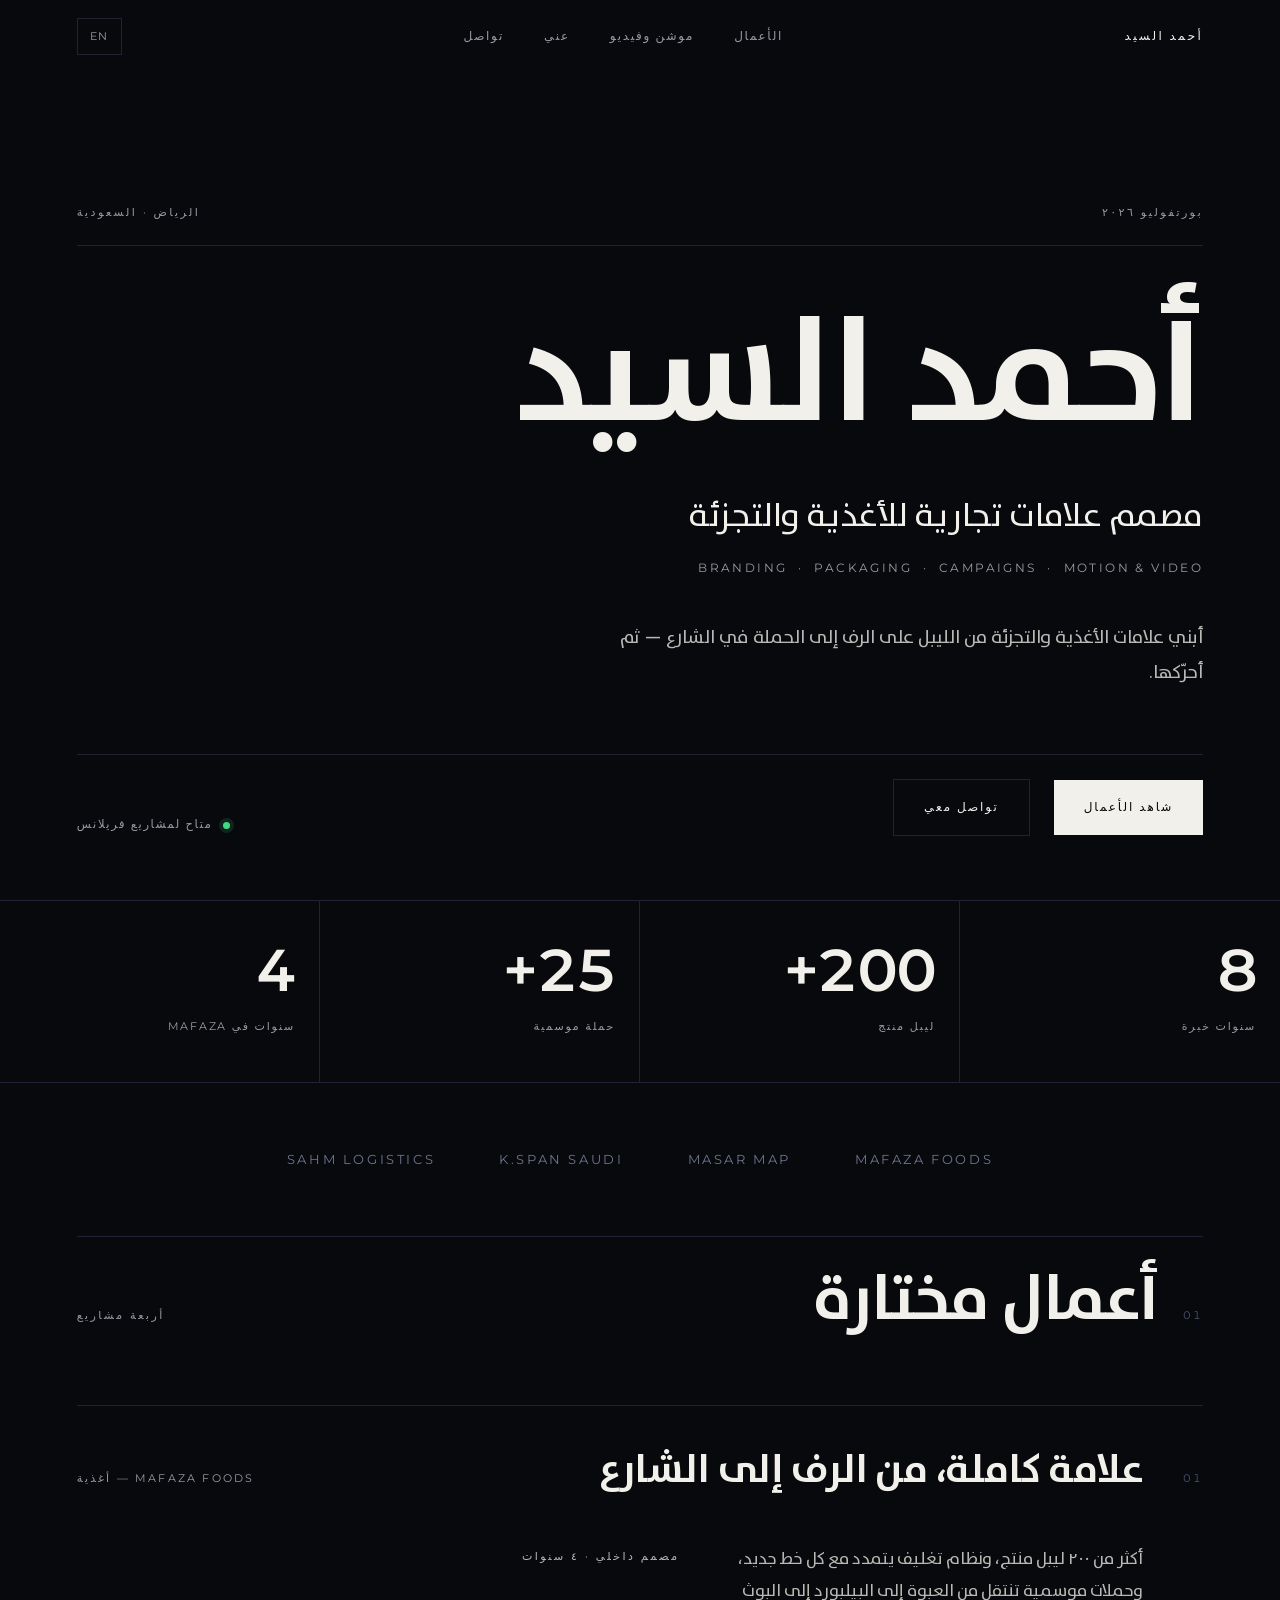
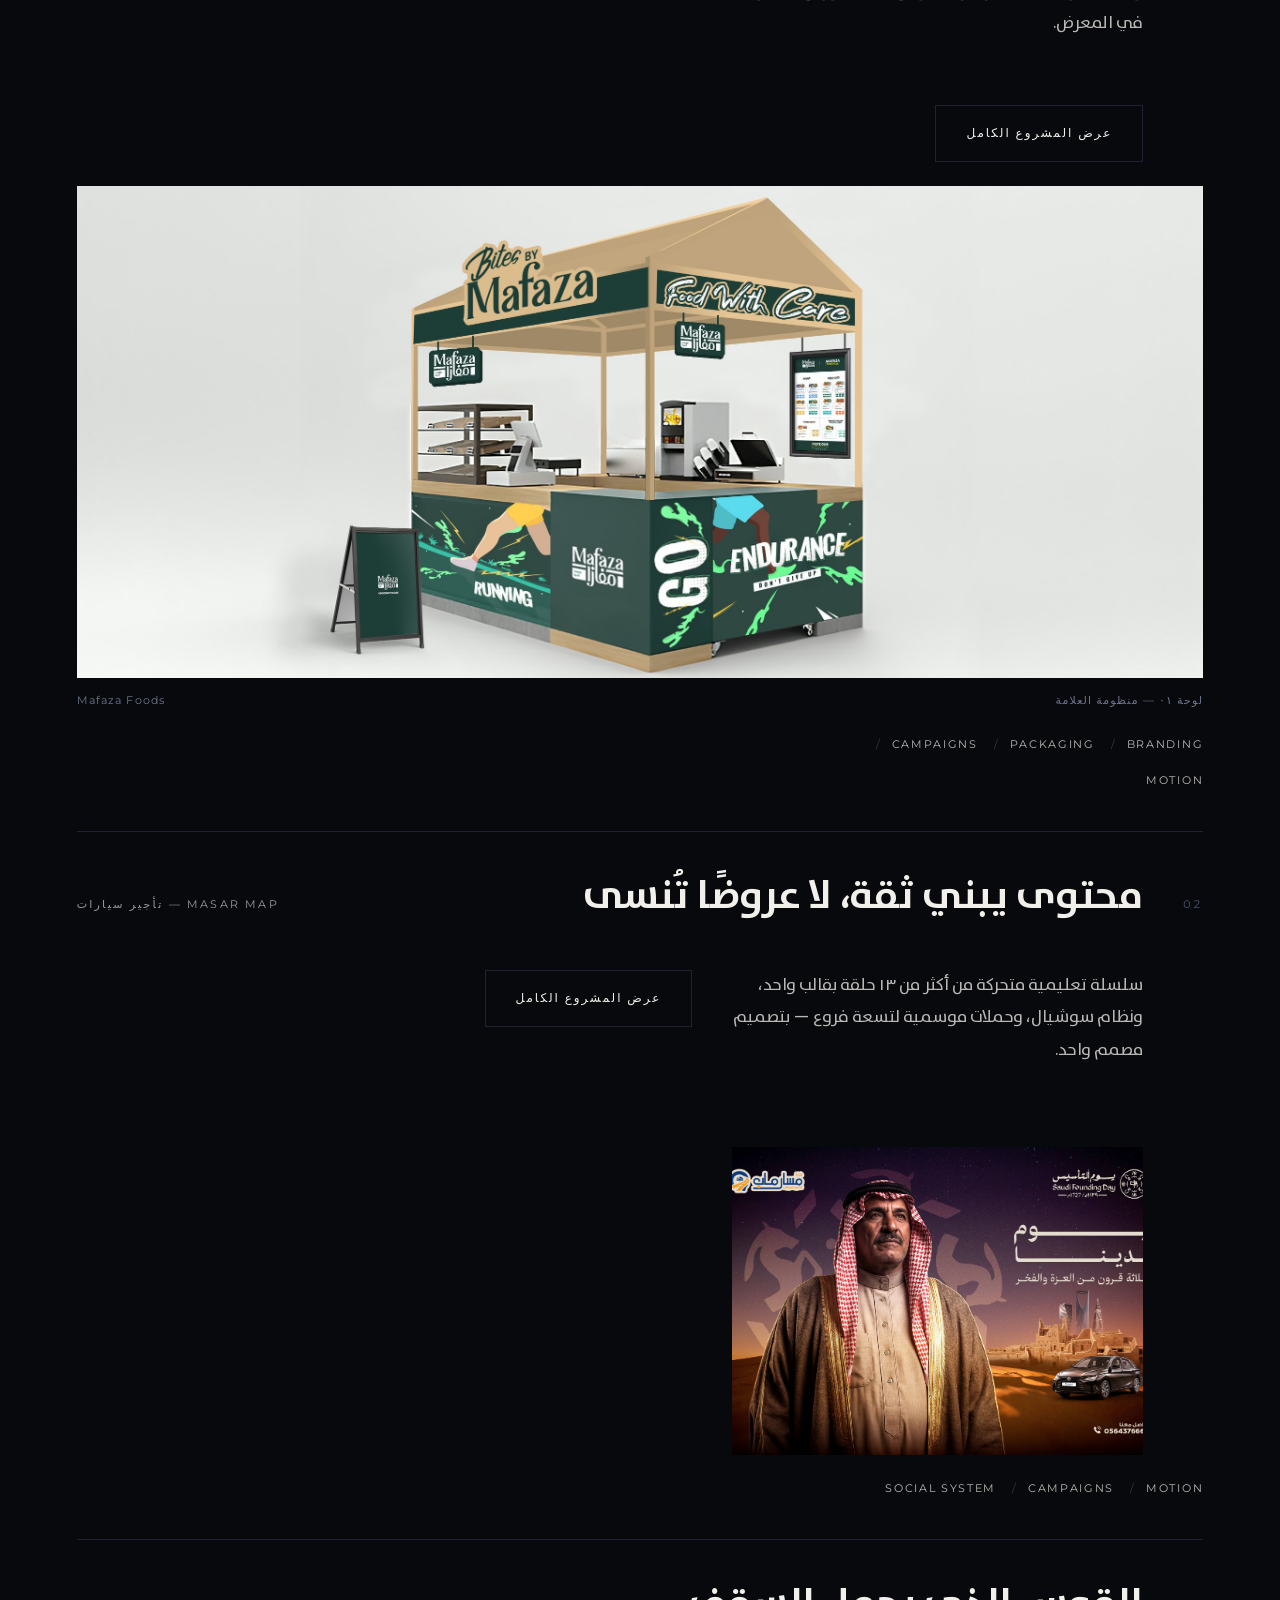
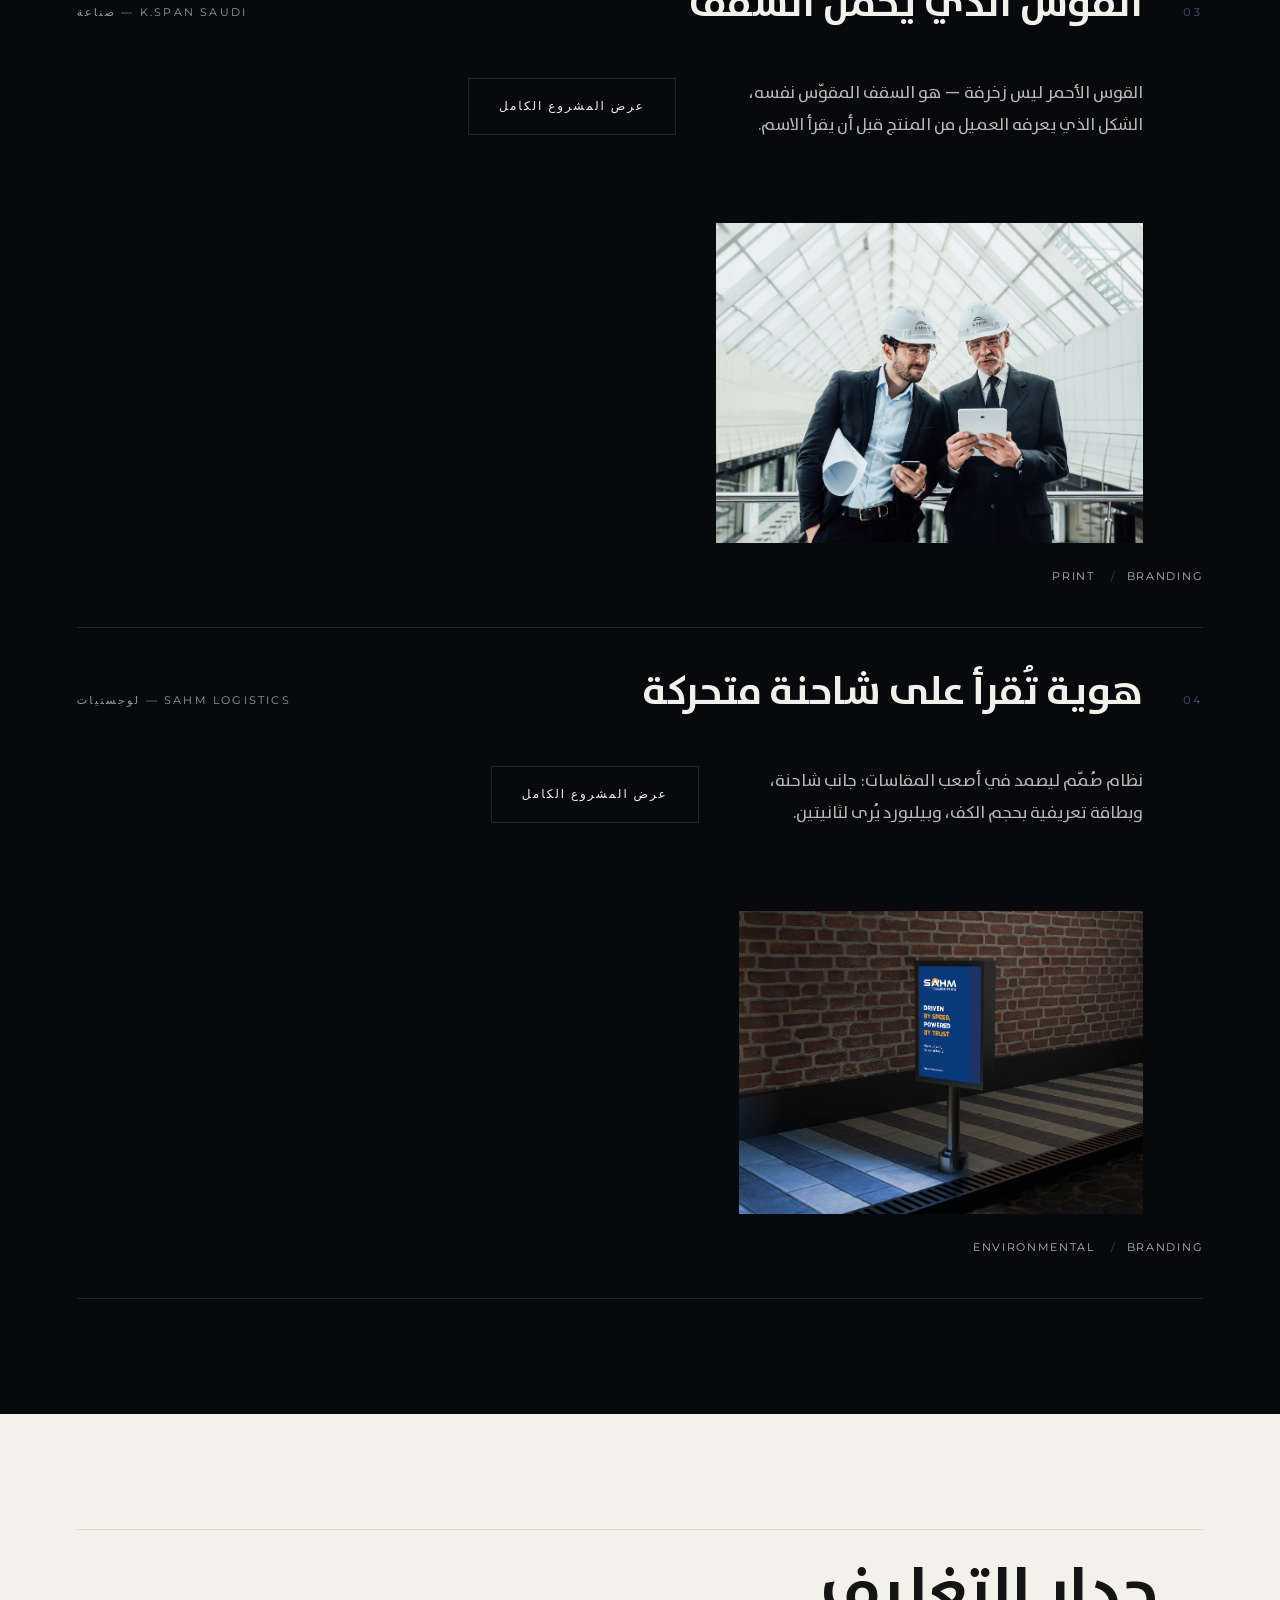
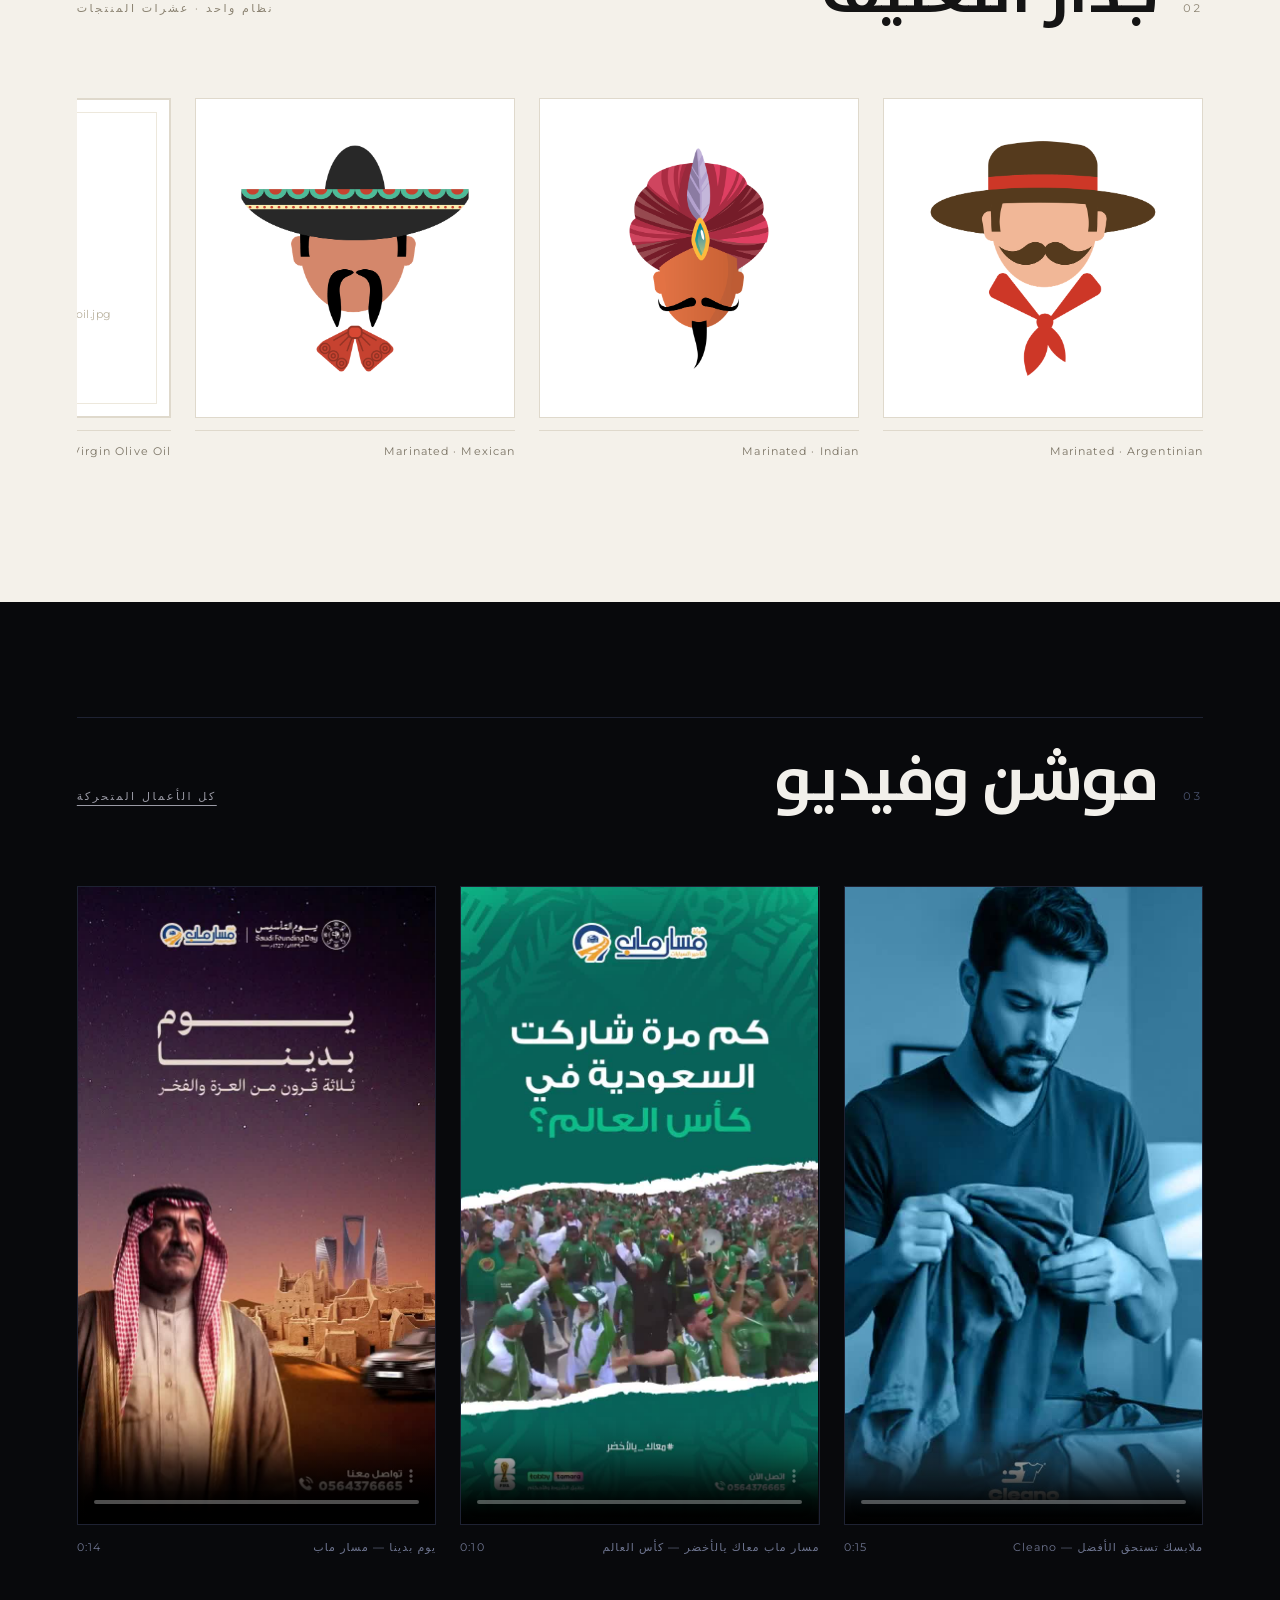
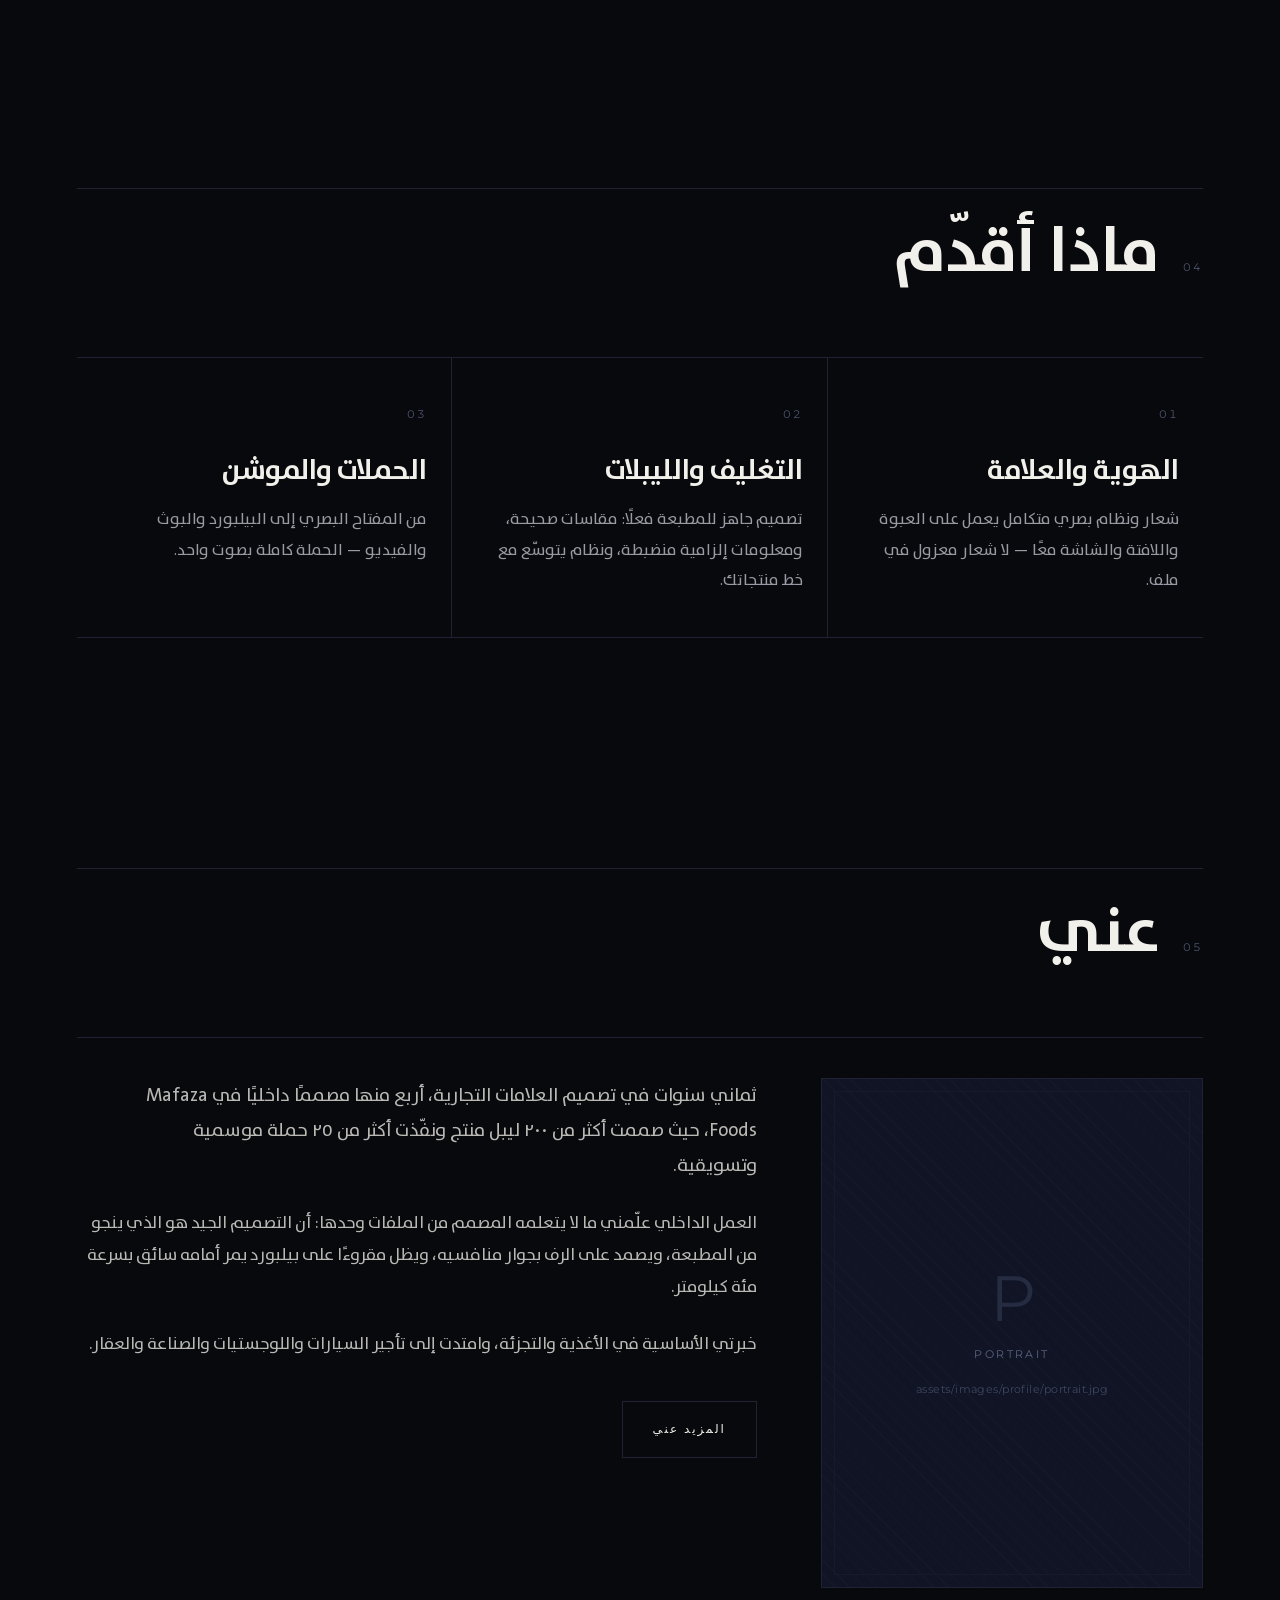
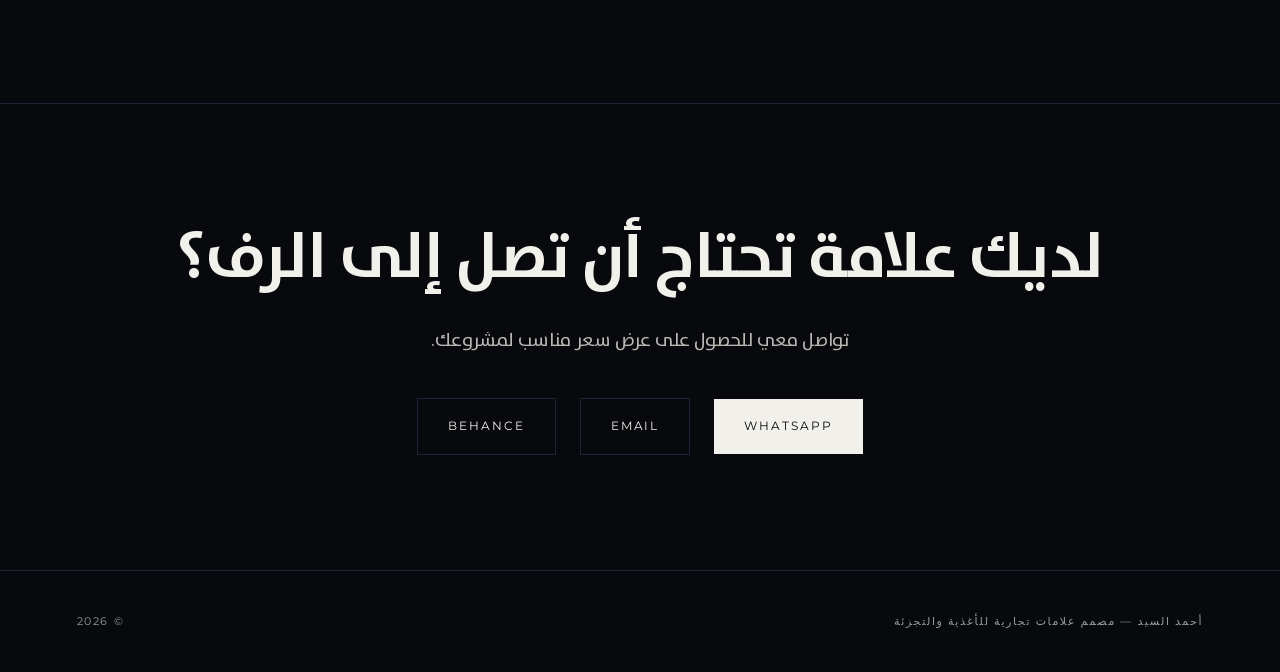
==== index.html @ 714a6c05 "Add files via upload" ====
<!DOCTYPE html>
<html lang="ar" dir="rtl">
<head>
<meta charset="utf-8">
<meta name="viewport" content="width=device-width,initial-scale=1">
<title>أحمد السيد — مصمم علامات تجارية للأغذية والتجزئة</title>
<meta name="description" content="مصمم علامات تجارية للأغذية والتجزئة بخبرة 8 سنوات. أكثر من 200 ليبل منتج و25 حملة. هوية، تغليف، حملات، موشن وفيديو.">
<meta property="og:type" content="website">
<meta property="og:title" content="أحمد السيد — مصمم علامات تجارية للأغذية والتجزئة">
<meta property="og:description" content="من الليبل على الرف إلى الحملة في الشارع.">
<meta property="og:image" content="assets/images/og-cover.jpg">
<meta name="twitter:card" content="summary_large_image">
<link rel="preconnect" href="https://fonts.googleapis.com">
<link rel="preconnect" href="https://fonts.gstatic.com" crossorigin>
<link href="https://fonts.googleapis.com/css2?family=Montserrat:ital,wght@0,300;0,400;0,500;0,600;1,400&display=swap" rel="stylesheet">
<link rel="stylesheet" href="assets/css/site.css">
</head>
<body>

<!-- ══════════ NAV ══════════ -->
<header class="nav" id="nav">
  <div class="wrap nav-in">
    <a class="brand" href="#top" data-ar="أحمد السيد" data-en="Ahmed Elsayed">أحمد السيد</a>
    <nav class="nav-links">
      <a href="#work" data-ar="الأعمال" data-en="Work">الأعمال</a>
      <a href="#motion" data-ar="موشن وفيديو" data-en="Motion &amp; Video">موشن وفيديو</a>
      <a href="#about" data-ar="عني" data-en="About">عني</a>
      <a href="#contact" data-ar="تواصل" data-en="Contact">تواصل</a>
    </nav>
    <div class="ctrls">
      <button class="ctrl" id="langBtn" type="button">EN</button>
    </div>
  </div>
</header>

<!-- ══════════ 1 · HERO ══════════ -->
<section class="hero" id="top">
  <div class="wrap">
    <div class="top load-in">
      <span class="meta" data-ar="بورتفوليو ٢٠٢٦" data-en="Portfolio 2026">بورتفوليو ٢٠٢٦</span>
      <span class="meta" data-ar="الرياض · السعودية" data-en="Riyadh · Saudi Arabia">الرياض · السعودية</span>
    </div>

    <h1 class="display load-in" data-ar="أحمد السيد" data-en="Ahmed Elsayed">أحمد السيد</h1>

    <p class="role load-in" data-ar="مصمم علامات تجارية للأغذية والتجزئة" data-en="FMCG &amp; Retail Brand Designer">مصمم علامات تجارية للأغذية والتجزئة</p>
    <p class="sub load-in">Branding &nbsp;·&nbsp; Packaging &nbsp;·&nbsp; Campaigns &nbsp;·&nbsp; Motion &amp; Video</p>

    <p class="lede load-in" data-ar="أبني علامات الأغذية والتجزئة من الليبل على الرف إلى الحملة في الشارع — ثم أحرّكها." data-en="I build food and retail brands — from the label on the shelf to the campaign on the street. Then I make them move.">أبني علامات الأغذية والتجزئة من الليبل على الرف إلى الحملة في الشارع — ثم أحرّكها.</p>

    <div class="hero-foot load-in">
      <div class="actions">
        <a class="btn btn-solid" href="#work" data-ar="شاهد الأعمال" data-en="View Work">شاهد الأعمال</a>
        <a class="btn btn-line" href="#contact" data-ar="تواصل معي" data-en="Get in Touch">تواصل معي</a>
      </div>
      <p class="avail"><span class="dot"></span><span data-ar="متاح لمشاريع فريلانس" data-en="Available for freelance">متاح لمشاريع فريلانس</span></p>
    </div>
  </div>
</section>

<!-- ══════════ 2 · STATS ══════════ -->
<div class="stats rv">
  <div><b data-count="8">8</b><span data-ar="سنوات خبرة" data-en="Years experience">سنوات خبرة</span></div>
  <div><b data-count="200" data-suffix="+">200+</b><span data-ar="ليبل منتج" data-en="Product labels">ليبل منتج</span></div>
  <div><b data-count="25" data-suffix="+">25+</b><span data-ar="حملة موسمية" data-en="Campaigns">حملة موسمية</span></div>
  <div><b data-count="4">4</b><span data-ar="سنوات في Mafaza" data-en="Years in-house">سنوات في Mafaza</span></div>
</div>

<!-- ══════════ 3 · CLIENTS ══════════ -->
<section class="sec" style="padding-block:var(--s5)">
  <div class="wrap clients rv">
    <span>Mafaza Foods</span><span>Masar Map</span><span>K.SPAN Saudi</span><span>SAHM Logistics</span>
  </div>
</section>

<!-- ══════════ 4 · SELECTED WORK ══════════ -->
<section class="sec" id="work" style="padding-block-start:0">
  <div class="wrap">
    <div class="shead rv">
      <span class="idx">01</span>
      <div class="t">
        <h2 data-ar="أعمال مختارة" data-en="Selected Work">أعمال مختارة</h2>
        <span class="meta" data-ar="أربعة مشاريع" data-en="Four projects">أربعة مشاريع</span>
      </div>
    </div>

    <div class="work">

      <!-- 01 Mafaza — lead, full-bleed -->
      <article class="proj lead rv">
        <div class="proj-row">
          <span class="idx">01</span>
          <h3 data-ar="علامة كاملة، من الرف إلى الشارع" data-en="A whole brand, from shelf to street">علامة كاملة، من الرف إلى الشارع</h3>
          <span class="sector">Mafaza Foods — <span data-ar="أغذية" data-en="Food &amp; Retail">أغذية</span></span>
          <div class="body">
            <p data-ar="أكثر من ٢٠٠ ليبل منتج، ونظام تغليف يتمدد مع كل خط جديد، وحملات موسمية تنتقل من العبوة إلى البيلبورد إلى البوث في المعرض." data-en="200+ product labels, a packaging system that scales with every new line, and seasonal campaigns that travel from pack to billboard to exhibition booth.">أكثر من ٢٠٠ ليبل منتج، ونظام تغليف يتمدد مع كل خط جديد، وحملات موسمية تنتقل من العبوة إلى البيلبورد إلى البوث في المعرض.</p>
            <p class="meta" style="line-height:2.2" data-ar="مصمم داخلي · ٤ سنوات" data-en="In-house · 4 years">مصمم داخلي · ٤ سنوات</p>
            <p style="margin-block-start:var(--s3)"><a class="btn btn-line" href="mafaza.html" data-ar="عرض المشروع الكامل" data-en="View full case study">عرض المشروع الكامل</a></p>
          </div>
        </div>
        <figure>
          <a href="mafaza.html" class="frame r-wide" style="display:block">
            <img src="assets/images/mafaza/hero.jpg" alt="Mafaza Foods" loading="lazy" width="1600" height="700" data-plate="01|MAFAZA FOODS|mafaza/hero.jpg">
          </a>
          <figcaption class="cap"><span data-ar="لوحة ٠١ — منظومة العلامة" data-en="Plate 01 — Brand system">لوحة ٠١ — منظومة العلامة</span><span>Mafaza Foods</span></figcaption>
        </figure>
        <p class="tags"><span>Branding</span><span>Packaging</span><span>Campaigns</span><span>Motion</span></p>
      </article>


      <!-- 02 Masar Map -->
      <article class="proj rv">
        <div class="proj-row">
          <span class="idx">02</span>
          <h3 data-ar="محتوى يبني ثقة، لا عروضًا تُنسى" data-en="Content that builds trust, not offers that fade">محتوى يبني ثقة، لا عروضًا تُنسى</h3>
          <span class="sector">Masar Map — <span data-ar="تأجير سيارات" data-en="Car Rental">تأجير سيارات</span></span>
          <div class="body">
            <p data-ar="سلسلة تعليمية متحركة من أكثر من ١٣ حلقة بقالب واحد، ونظام سوشيال، وحملات موسمية لتسعة فروع — بتصميم مصمم واحد." data-en="A 13+ episode animated educational series on a single template, a social system, and seasonal campaigns across nine branches — designed by one designer.">سلسلة تعليمية متحركة من أكثر من ١٣ حلقة بقالب واحد، ونظام سوشيال، وحملات موسمية لتسعة فروع — بتصميم مصمم واحد.</p>
            <p><a class="btn btn-line" href="masarmap.html" data-ar="عرض المشروع الكامل" data-en="View full case study">عرض المشروع الكامل</a></p>
            <figure>
              <a href="masarmap.html" class="frame r-4x3" style="display:block">
                <img src="assets/images/masarmap/hero.jpg" alt="Masar Map" loading="lazy" width="1200" height="900" data-plate="02|MASAR MAP|masarmap/hero.jpg">
              </a>
            </figure>
          </div>
        </div>
        <p class="tags"><span>Motion</span><span>Campaigns</span><span>Social System</span></p>
      </article>

      <!-- 03 K.SPAN -->
      <article class="proj rv">
        <div class="proj-row">
          <span class="idx">03</span>
          <h3 data-ar="القوس الذي يحمل السقف" data-en="The arc that carries the roof">القوس الذي يحمل السقف</h3>
          <span class="sector">K.SPAN Saudi — <span data-ar="صناعة" data-en="Manufacturing">صناعة</span></span>
          <div class="body">
            <p data-ar="القوس الأحمر ليس زخرفة — هو السقف المقوّس نفسه، الشكل الذي يعرفه العميل من المنتج قبل أن يقرأ الاسم." data-en="The red arc isn't decoration — it is the curved roof itself, the shape a client recognises before reading the name.">القوس الأحمر ليس زخرفة — هو السقف المقوّس نفسه، الشكل الذي يعرفه العميل من المنتج قبل أن يقرأ الاسم.</p>
            <p><a class="btn btn-line" href="kspan.html" data-ar="عرض المشروع الكامل" data-en="View full case study">عرض المشروع الكامل</a></p>
            <figure>
              <a href="kspan.html" class="frame r-4x3" style="display:block">
                <img src="assets/images/kspan/hero.jpg" alt="K.SPAN Saudi" loading="lazy" width="1200" height="900" data-plate="03|K.SPAN SAUDI|kspan/hero.jpg">
              </a>
            </figure>
          </div>
        </div>
        <p class="tags"><span>Branding</span><span>Print</span></p>
      </article>

      <!-- 04 SAHM -->
      <article class="proj rv">
        <div class="proj-row">
          <span class="idx">04</span>
          <h3 data-ar="هوية تُقرأ على شاحنة متحركة" data-en="An identity that reads on a moving truck">هوية تُقرأ على شاحنة متحركة</h3>
          <span class="sector">SAHM Logistics — <span data-ar="لوجستيات" data-en="Logistics">لوجستيات</span></span>
          <div class="body">
            <p data-ar="نظام صُمّم ليصمد في أصعب المقاسات: جانب شاحنة، وبطاقة تعريفية بحجم الكف، وبيلبورد يُرى لثانيتين." data-en="A system built to hold at the hardest sizes: the side of a truck, a palm-sized badge, a billboard seen for two seconds.">نظام صُمّم ليصمد في أصعب المقاسات: جانب شاحنة، وبطاقة تعريفية بحجم الكف، وبيلبورد يُرى لثانيتين.</p>
            <p><a class="btn btn-line" href="sahm.html" data-ar="عرض المشروع الكامل" data-en="View full case study">عرض المشروع الكامل</a></p>
            <figure>
              <a href="sahm.html" class="frame r-4x3" style="display:block">
                <img src="assets/images/sahm/hero.jpg" alt="SAHM Logistics" loading="lazy" width="1200" height="900" data-plate="04|SAHM LOGISTICS|sahm/hero.jpg">
              </a>
            </figure>
          </div>
        </div>
        <p class="tags"><span>Branding</span><span>Environmental</span></p>
      </article>

    </div>
  </div>
</section>

<!-- ══════════ 5 · PACKAGING WALL (light band) ══════════ -->
<section class="sec band">
  <div class="wrap">
    <div class="shead rv">
      <span class="idx">02</span>
      <div class="t">
        <h2 data-ar="جدار التغليف" data-en="The Packaging Wall">جدار التغليف</h2>
        <span class="meta" data-ar="نظام واحد · عشرات المنتجات" data-en="One system · dozens of products">نظام واحد · عشرات المنتجات</span>
      </div>
    </div>

    <div class="rail rv" id="rail">
      <figure><div class="frame r-1x1"><img src="assets/images/mafaza/char-argentinian.png" alt="Argentinian" loading="lazy" data-plate="A|CHARACTER|mafaza/char-argentinian.png"></div><figcaption class="cap"><span>Marinated · Argentinian</span></figcaption></figure>
      <figure><div class="frame r-1x1"><img src="assets/images/mafaza/char-indian.png" alt="Indian" loading="lazy" data-plate="B|CHARACTER|mafaza/char-indian.png"></div><figcaption class="cap"><span>Marinated · Indian</span></figcaption></figure>
      <figure><div class="frame r-1x1"><img src="assets/images/mafaza/char-mexican.png" alt="Mexican" loading="lazy" data-plate="C|CHARACTER|mafaza/char-mexican.png"></div><figcaption class="cap"><span>Marinated · Mexican</span></figcaption></figure>
      <figure><div class="frame r-1x1 bleed"><img src="assets/images/mafaza/olive-oil.jpg" alt="Olive Oil" loading="lazy" data-plate="D|OLIVE OIL|mafaza/olive-oil.jpg"></div><figcaption class="cap"><span>Extra Virgin Olive Oil</span></figcaption></figure>
      <figure><div class="frame r-1x1 bleed"><img src="assets/images/mafaza/deli.jpg" alt="Deli" loading="lazy" data-plate="E|DELI LINE|mafaza/deli.jpg"></div><figcaption class="cap"><span>Deli &amp; Luncheon</span></figcaption></figure>
      <figure><div class="frame r-1x1 bleed"><img src="assets/images/mafaza/blueberry.jpg" alt="Blueberry" loading="lazy" data-plate="F|BLUEBERRY|mafaza/blueberry.jpg"></div><figcaption class="cap"><span>Blueberry</span></figcaption></figure>
      <figure><div class="frame r-1x1 bleed"><img src="assets/images/mafaza/truck.jpg" alt="Fleet livery" loading="lazy" data-plate="G|FLEET|mafaza/truck.jpg"></div><figcaption class="cap"><span data-ar="كسوة الأسطول" data-en="Fleet livery">كسوة الأسطول</span></figcaption></figure>
      <figure><div class="frame r-1x1 bleed"><img src="assets/images/mafaza/booth.jpg" alt="Booth" loading="lazy" data-plate="H|BOOTH|mafaza/booth.jpg"></div><figcaption class="cap"><span data-ar="البوث والمعارض" data-en="Booth &amp; events">البوث والمعارض</span></figcaption></figure>
      <figure><div class="frame r-1x1 bleed"><img src="assets/images/mafaza/north-coast.jpg" alt="North Coast" loading="lazy" data-plate="I|NORTH COAST|mafaza/north-coast.jpg"></div><figcaption class="cap"><span>North Coast</span></figcaption></figure>
    </div>
  </div>
</section>

<!-- ══════════ 6 · MOTION ══════════ -->
<section class="sec" id="motion">
  <div class="wrap">
    <div class="shead rv">
      <span class="idx">03</span>
      <div class="t">
        <h2 data-ar="موشن وفيديو" data-en="Motion &amp; Video">موشن وفيديو</h2>
        <a class="meta" href="#" style="text-decoration:underline;text-underline-offset:5px" data-ar="كل الأعمال المتحركة" data-en="All motion work">كل الأعمال المتحركة</a>
      </div>
    </div>

    <div class="mgrid rv">
      <figure>
        <div class="frame r-9x16">
          <video controls preload="metadata" poster="assets/images/cleano/video-poster.jpg" playsinline style="width:100%;height:100%;object-fit:cover;display:block">
            <source src="assets/video/cleano-ad.mp4" type="video/mp4">
          </video>
        </div>
        <figcaption class="cap"><span data-ar="ملابسك تستحق الأفضل — Cleano" data-en="Your clothes deserve better — Cleano">ملابسك تستحق الأفضل — Cleano</span><span>0:15</span></figcaption>
      </figure>
      <figure>
        <div class="frame r-9x16">
          <video controls preload="metadata" poster="assets/images/masarmap/posters/masarmap-worldcup-poster.jpg" playsinline style="width:100%;height:100%;object-fit:cover;display:block">
            <source src="assets/video/masarmap-worldcup.mp4" type="video/mp4">
          </video>
        </div>
        <figcaption class="cap"><span data-ar="مسار ماب معاك يالأخضر — كأس العالم" data-en="Masar Map with the Green — World Cup">مسار ماب معاك يالأخضر — كأس العالم</span><span>0:10</span></figcaption>
      </figure>
      <figure>
        <div class="frame r-9x16">
          <video controls preload="metadata" poster="assets/images/motion/founding-day-poster.jpg" playsinline style="width:100%;height:100%;object-fit:cover;display:block">
            <source src="assets/video/masarmap-founding-day.mp4" type="video/mp4">
          </video>
        </div>
        <figcaption class="cap"><span data-ar="يوم بدينا — مسار ماب" data-en="Founding Day — Masar Map">يوم بدينا — مسار ماب</span><span>0:14</span></figcaption>
      </figure>
    </div>
  </div>
</section>

<!-- ══════════ 7 · SERVICES ══════════ -->
<section class="sec">
  <div class="wrap">
    <div class="shead rv">
      <span class="idx">04</span>
      <div class="t"><h2 data-ar="ماذا أقدّم" data-en="What I Do">ماذا أقدّم</h2></div>
    </div>
    <div class="svc rv">
      <div>
        <span class="idx">01</span>
        <h3 data-ar="الهوية والعلامة" data-en="Brand Identity">الهوية والعلامة</h3>
        <p data-ar="شعار ونظام بصري متكامل يعمل على العبوة واللافتة والشاشة معًا — لا شعار معزول في ملف." data-en="A logo and a complete visual system that holds up on the pack, the sign and the screen — not a logo alone in a file.">شعار ونظام بصري متكامل يعمل على العبوة واللافتة والشاشة معًا — لا شعار معزول في ملف.</p>
      </div>
      <div>
        <span class="idx">02</span>
        <h3 data-ar="التغليف والليبلات" data-en="Packaging &amp; Labels">التغليف والليبلات</h3>
        <p data-ar="تصميم جاهز للمطبعة فعلًا: مقاسات صحيحة، ومعلومات إلزامية منضبطة، ونظام يتوسّع مع خط منتجاتك." data-en="Genuinely print-ready: correct dielines, compliant mandatory information, and a system that scales with your product line.">تصميم جاهز للمطبعة فعلًا: مقاسات صحيحة، ومعلومات إلزامية منضبطة، ونظام يتوسّع مع خط منتجاتك.</p>
      </div>
      <div>
        <span class="idx">03</span>
        <h3 data-ar="الحملات والموشن" data-en="Campaigns &amp; Motion">الحملات والموشن</h3>
        <p data-ar="من المفتاح البصري إلى البيلبورد والبوث والفيديو — الحملة كاملة بصوت واحد." data-en="From key visual to billboard, booth and film — one campaign in one voice.">من المفتاح البصري إلى البيلبورد والبوث والفيديو — الحملة كاملة بصوت واحد.</p>
      </div>
    </div>
  </div>
</section>

<!-- ══════════ 8 · ABOUT ══════════ -->
<section class="sec" id="about">
  <div class="wrap">
    <div class="shead rv">
      <span class="idx">05</span>
      <div class="t"><h2 data-ar="عني" data-en="About">عني</h2></div>
    </div>
    <div class="about rv">
      <figure>
        <div class="frame r-3x4"><img src="assets/images/profile/portrait.jpg" alt="Ahmed Elsayed" loading="lazy" data-plate="P|PORTRAIT|profile/portrait.jpg"></div>
      </figure>
      <div>
        <p class="lede" data-ar="ثماني سنوات في تصميم العلامات التجارية، أربع منها مصممًا داخليًا في Mafaza Foods، حيث صممت أكثر من ٢٠٠ ليبل منتج ونفّذت أكثر من ٢٥ حملة موسمية وتسويقية." data-en="Eight years designing brands, four of them in-house at Mafaza Foods, where I designed over 200 product labels and delivered more than 25 seasonal and marketing campaigns.">ثماني سنوات في تصميم العلامات التجارية، أربع منها مصممًا داخليًا في Mafaza Foods، حيث صممت أكثر من ٢٠٠ ليبل منتج ونفّذت أكثر من ٢٥ حملة موسمية وتسويقية.</p>
        <p data-ar="العمل الداخلي علّمني ما لا يتعلمه المصمم من الملفات وحدها: أن التصميم الجيد هو الذي ينجو من المطبعة، ويصمد على الرف بجوار منافسيه، ويظل مقروءًا على بيلبورد يمر أمامه سائق بسرعة مئة كيلومتر." data-en="Working in-house taught me what files alone never do: good design is the design that survives the print run, holds its ground on a shelf beside its competitors, and stays readable on a billboard passed at a hundred kilometres an hour.">العمل الداخلي علّمني ما لا يتعلمه المصمم من الملفات وحدها: أن التصميم الجيد هو الذي ينجو من المطبعة، ويصمد على الرف بجوار منافسيه، ويظل مقروءًا على بيلبورد يمر أمامه سائق بسرعة مئة كيلومتر.</p>
        <p data-ar="خبرتي الأساسية في الأغذية والتجزئة، وامتدت إلى تأجير السيارات واللوجستيات والصناعة والعقار." data-en="Food and retail is my core; my work has also extended into car rental, logistics, manufacturing and real estate.">خبرتي الأساسية في الأغذية والتجزئة، وامتدت إلى تأجير السيارات واللوجستيات والصناعة والعقار.</p>
        <p style="margin-block-start:var(--s4)"><a class="btn btn-line" href="#" data-ar="المزيد عني" data-en="More about me">المزيد عني</a></p>
      </div>
    </div>
  </div>
</section>

<!-- ══════════ 9 · CTA ══════════ -->
<section class="sec cta" id="contact">
  <div class="wrap rv">
    <h2 data-ar="لديك علامة تحتاج أن تصل إلى الرف؟" data-en="Have a brand that needs to reach the shelf?">لديك علامة تحتاج أن تصل إلى الرف؟</h2>
    <p class="lede" data-ar="تواصل معي للحصول على عرض سعر مناسب لمشروعك." data-en="Get in touch for a tailored quote.">تواصل معي للحصول على عرض سعر مناسب لمشروعك.</p>
    <div class="actions" style="justify-content:center">
      <a class="btn btn-solid" href="https://wa.me/966552673625">WhatsApp</a>
      <a class="btn btn-line" href="mailto:ahmedelsayed9162@gmail.com">Email</a>
      <a class="btn btn-line" href="https://be.net/ahmedelsayed97" target="_blank" rel="noopener">Behance</a>
    </div>
  </div>
</section>

<footer class="foot">
  <div class="wrap foot-in">
    <span data-ar="أحمد السيد — مصمم علامات تجارية للأغذية والتجزئة" data-en="Ahmed Elsayed — FMCG &amp; Retail Brand Designer">أحمد السيد — مصمم علامات تجارية للأغذية والتجزئة</span>
    <span>© 2026</span>
  </div>
</footer>

<a class="wa" href="https://wa.me/966552673625">WhatsApp</a>

<script src="assets/js/site.js"></script>
</body>
</html>
---- assets/css/site.css ----
/* ============================================================
   Ahmed Elsayed — Portfolio
   Visual direction: EDITORIAL NOIR
   Ref: PORTFOLIO_STRATEGY.md §8
   ============================================================ */

/* ---------- fonts (local — §9.1) ---------- */
@font-face{
  font-family:'Bahij TheSansArabic';
  src:url('../fonts/bahij-thesansarabic-regular.woff2') format('woff2'),
      url('../fonts/bahij-thesansarabic-regular.ttf') format('truetype');
  font-weight:400;font-style:normal;font-display:swap;
}
@font-face{
  font-family:'Bahij TheSansArabic';
  src:url('../fonts/bahij-thesansarabic-bold.woff2') format('woff2'),
      url('../fonts/bahij-thesansarabic-bold.ttf') format('truetype');
  font-weight:700;font-style:normal;font-display:swap;
}

/* ---------- tokens (§8.2, §8.3, §8.5) ---------- */
:root{
  --ink:#08090C;
  --raised:#101425;
  --line:#1E2233;
  --line-soft:#161B2B;
  --paper:#F2F0EB;
  --paper-2:#B9B8B4;
  --dim:#9A9AA5;
  --accent:#2E6BE6;
  --link:#5B90F7;
  --band:#F4F1EA;
  --band-ink:#141414;
  --band-line:#DFD9CC;

  --serif:'Montserrat',system-ui,-apple-system,sans-serif;
  --sans:'Montserrat',system-ui,-apple-system,sans-serif;
  --ar-display:'Bahij TheSansArabic',system-ui,sans-serif;
  --ar-body:'Bahij TheSansArabic',system-ui,sans-serif;

  --ease:cubic-bezier(.22,1,.36,1);
  --s1:8px; --s2:16px; --s3:24px; --s4:40px; --s5:64px; --s6:96px; --s7:160px;
  --gutter:6vw;
  --max:1440px;
}
/* ---------- reset ---------- */
*,*::before,*::after{box-sizing:border-box;margin:0;padding:0}
html{scroll-behavior:smooth;-webkit-text-size-adjust:100%}
body{
  background:var(--ink);color:var(--paper);
  font-family:var(--ar-body);font-size:17px;line-height:1.9;
  font-weight:400;-webkit-font-smoothing:antialiased;
  text-rendering:optimizeLegibility;overflow-x:hidden;
}
html[lang="en"] body{font-family:var(--sans);line-height:1.75;font-weight:300}
img,video{display:block;max-width:100%;height:auto}
a{color:inherit;text-decoration:none}
button{font:inherit;color:inherit;background:none;border:0;cursor:pointer}
::selection{background:var(--accent);color:#fff}

/* ---------- typography (§8.3) ---------- */
h1,h2,h3,h4{font-family:var(--ar-display);font-weight:700;line-height:1.25;letter-spacing:0}
html[lang="en"] h1,html[lang="en"] h2,html[lang="en"] h3,html[lang="en"] h4{
  font-family:var(--serif);font-weight:500;line-height:1.06;letter-spacing:-.03em;
}
.display{font-size:clamp(56px,11.5vw,176px)}
h2{font-size:clamp(34px,5vw,64px)}
h3{font-size:clamp(24px,3.2vw,40px)}

.meta{
  font-family:var(--sans);font-size:11px;font-weight:400;
  letter-spacing:.22em;text-transform:uppercase;color:var(--dim);
  line-height:1.6;
}
.idx{
  font-family:var(--sans);font-size:11px;letter-spacing:.18em;
  color:#4B5470;font-variant-numeric:tabular-nums;
}
.lede{font-size:clamp(17px,1.45vw,20px);color:var(--paper-2);max-width:58ch}

/* ---------- layout ---------- */
.wrap{max-width:var(--max);margin-inline:auto;padding-inline:var(--gutter)}
.sec{padding-block:clamp(72px,9vw,var(--s7))}
.rule{height:1px;background:var(--line);border:0}
.rule-soft{height:1px;background:var(--line-soft);border:0}

/* section head — editorial: rule + index + title */
.shead{display:grid;grid-template-columns:auto 1fr;gap:var(--s3);align-items:baseline;
  padding-block-start:var(--s3);border-block-start:1px solid var(--line);margin-block-end:var(--s5)}
.shead .t{display:flex;justify-content:space-between;align-items:baseline;gap:var(--s3);flex-wrap:wrap}
.shead h2{margin-inline-end:auto}

/* ---------- nav ---------- */
.nav{position:fixed;inset-block-start:0;inset-inline:0;z-index:60;
  transition:background .35s var(--ease),border-color .35s var(--ease);
  border-block-end:1px solid transparent}
.nav.solid{background:rgba(8,9,12,.86);backdrop-filter:blur(16px);border-block-end-color:var(--line)}
.nav-in{display:flex;align-items:center;justify-content:space-between;gap:var(--s3);padding-block:18px}
.brand{font-family:var(--sans);font-size:12px;letter-spacing:.2em;text-transform:uppercase}
.nav-links{display:flex;gap:var(--s4);font-family:var(--sans);font-size:12px;
  letter-spacing:.14em;text-transform:uppercase;color:var(--dim)}
.nav-links a{position:relative;padding-block:2px;transition:color .2s}
.nav-links a::after{content:"";position:absolute;inset-inline:0;inset-block-end:0;height:1px;
  background:var(--paper);transform:scaleX(0);transform-origin:inline-start;transition:transform .3s var(--ease)}
.nav-links a:hover{color:var(--paper)}
.nav-links a:hover::after{transform:scaleX(1)}
.ctrls{display:flex;gap:var(--s1)}
.ctrl{font-family:var(--sans);font-size:11px;letter-spacing:.14em;text-transform:uppercase;
  color:var(--dim);border:1px solid var(--line);padding:7px 12px;transition:.2s var(--ease)}
.ctrl:hover{color:var(--paper);border-color:#38415e}
@media(max-width:860px){.nav-links{display:none}}

/* ---------- hero (§7.1 — typography-led, no hero image) ---------- */
.hero{min-height:100svh;display:flex;align-items:flex-end;padding-block:150px var(--s5)}
.hero .wrap{width:100%}
.hero .top{display:flex;justify-content:space-between;gap:var(--s3);
  padding-block-end:var(--s3);border-block-end:1px solid var(--line);margin-block-end:var(--s4)}
.hero h1{margin-block-end:var(--s3)}
.hero .role{font-family:var(--ar-display);font-size:clamp(20px,2.6vw,34px);line-height:1.4;margin-block-end:var(--s2)}
html[lang="en"] .hero .role{font-family:var(--serif);font-style:italic;line-height:1.2}
.hero .sub{font-family:var(--sans);font-size:12px;letter-spacing:.2em;text-transform:uppercase;
  color:var(--dim);margin-block-end:var(--s4)}
.hero .lede{margin-block-end:var(--s4)}
.hero-foot{display:flex;justify-content:space-between;align-items:flex-end;gap:var(--s4);flex-wrap:wrap;
  padding-block-start:var(--s3);border-block-start:1px solid var(--line);margin-block-start:var(--s5)}

.actions{display:flex;gap:var(--s3);flex-wrap:wrap;align-items:center}
.btn{display:inline-flex;align-items:center;gap:10px;font-family:var(--sans);font-size:12px;
  letter-spacing:.16em;text-transform:uppercase;padding:16px 30px;transition:transform .3s var(--ease),background .25s var(--ease),border-color .25s var(--ease),box-shadow .3s var(--ease)}
.btn-solid{background:var(--paper);color:var(--ink)}
.btn-solid:hover{background:#fff;transform:translateY(-2px);box-shadow:0 10px 24px rgba(0,0,0,.28)}
.btn-line{border:1px solid var(--line);color:var(--paper)}
.btn-line:hover{border-color:var(--paper);transform:translateY(-2px)}
.btn:active{transform:translateY(0);transition-duration:.1s}
.avail{display:inline-flex;align-items:center;gap:10px;font-family:var(--sans);font-size:11.5px;
  letter-spacing:.14em;text-transform:uppercase;color:var(--dim)}
.dot{width:7px;height:7px;border-radius:50%;background:#3DDC84;flex:none;
  box-shadow:0 0 0 4px rgba(61,220,132,.13)}

/* ---------- stats (§7.2 — editorial, hairline separated) ---------- */
.stats{display:grid;grid-template-columns:repeat(4,1fr);border-block:1px solid var(--line)}
.stats>div{padding:var(--s4) var(--s3);border-inline-start:1px solid var(--line)}
.stats>div:first-child{border-inline-start:0}
.stats b{display:block;font-family:var(--serif);font-size:clamp(40px,4.6vw,64px);
  font-weight:600;line-height:1;letter-spacing:-.03em;margin-block-end:10px;font-variant-numeric:tabular-nums}
.stats span{font-family:var(--sans);font-size:11px;letter-spacing:.16em;text-transform:uppercase;color:var(--dim)}
@media(max-width:820px){
  .stats{grid-template-columns:repeat(2,1fr)}
  .stats>div:nth-child(3){border-inline-start:0}
  .stats>div:nth-child(n+3){border-block-start:1px solid var(--line)}
}

/* ---------- clients ---------- */
.clients{display:flex;flex-wrap:wrap;gap:var(--s2) var(--s5);align-items:center;justify-content:center}
.clients span{font-family:var(--sans);font-size:13px;letter-spacing:.2em;text-transform:uppercase;color:#6E7590}

/* ---------- work index (§8.4 — magazine contents) ---------- */
.work{border-block-start:1px solid var(--line)}
.proj{display:block;border-block-end:1px solid var(--line);padding-block:var(--s4);position:relative}
.proj-row{display:grid;grid-template-columns:auto 1fr auto;gap:var(--s3) var(--s4);align-items:baseline}
.proj h3{grid-column:2}
.proj .sector{font-family:var(--sans);font-size:11px;letter-spacing:.2em;text-transform:uppercase;color:var(--dim);white-space:nowrap}
.proj .body{grid-column:2;display:grid;grid-template-columns:1.1fr 1fr;gap:var(--s4);margin-block-start:var(--s3)}
.proj p{color:var(--paper-2);max-width:48ch}
.tags{display:flex;gap:var(--s2);flex-wrap:wrap;margin-block-start:var(--s3);font-family:var(--sans);
  font-size:10.5px;letter-spacing:.16em;text-transform:uppercase;color:#5C6480}
.tags span{position:relative;padding-inline-end:var(--s2)}
.tags span:not(:last-child)::after{content:"/";position:absolute;inset-inline-end:0;color:#333B55}
.proj figure{margin-block-start:var(--s4)}
.proj.lead figure{margin-block-start:var(--s3)}
@media(max-width:900px){
  .proj-row{grid-template-columns:auto 1fr}
  .proj .sector{grid-column:1/-1;order:3}
  .proj .body{grid-template-columns:1fr;grid-column:1/-1}
  .proj h3{grid-column:2}
}

/* ---------- media frame + plate placeholder (§9.4) ---------- */
.frame{position:relative;overflow:hidden;background:var(--raised);border-radius:0}
.frame img{width:100%;height:100%;object-fit:cover;transition:transform 1.1s var(--ease)}
.proj:hover .frame img{transform:scale(1.035)}
.r-wide{aspect-ratio:16/7}
.r-4x3{aspect-ratio:4/3}
.r-1x1{aspect-ratio:1}
.r-9x16{aspect-ratio:9/16}
.cap{font-family:var(--sans);font-size:11px;letter-spacing:.1em;color:#6E7590;
  margin-block-start:12px;display:flex;justify-content:space-between;gap:var(--s2)}

/* editorial plate — intentional, not a dev box */
.plate{position:absolute;inset:0;display:grid;place-content:center;gap:14px;text-align:center;
  padding:var(--s4);background:
    repeating-linear-gradient(45deg,transparent,transparent 9px,rgba(255,255,255,.014) 9px,rgba(255,255,255,.014) 10px);
  border:1px solid var(--line)}
.plate::before{content:"";position:absolute;inset:12px;border:1px solid var(--line-soft)}
.plate .no{font-family:var(--serif);font-size:clamp(38px,5vw,68px);color:#252C42;line-height:1;letter-spacing:-.03em}
.plate .lb{font-family:var(--sans);font-size:11px;letter-spacing:.22em;text-transform:uppercase;color:#5C6480}
.plate .fn{font-family:var(--sans);font-size:11px;color:#3E465F;direction:ltr;letter-spacing:.04em}

/* ---------- packaging wall (§7.5 — light band) ---------- */
.band{background:var(--band);color:var(--band-ink)}
.band h2,.band .shead{color:var(--band-ink);border-block-start-color:var(--band-line)}
.band .meta,.band .idx{color:#8A8271}
.rail{display:flex;gap:var(--s3);overflow-x:auto;scroll-snap-type:x mandatory;
  padding-block-end:var(--s3);scrollbar-width:thin}
.rail::-webkit-scrollbar{height:3px}
.rail::-webkit-scrollbar-track{background:var(--band-line)}
.rail::-webkit-scrollbar-thumb{background:#A79E8A}
.rail figure{flex:0 0 clamp(220px,25vw,330px);scroll-snap-align:start}
.rail .frame{background:#fff;border:1px solid var(--band-line)}
.rail .frame img{object-fit:contain;padding:18px}
.rail .frame.bleed img{object-fit:cover;padding:0}
.rail .plate{background:#fff;border-color:var(--band-line)}
.rail .plate::before{border-color:#EDE8DC}
.rail .plate .no{color:#DAD3C4}
.rail .plate .lb{color:#9C947F}
.rail .plate .fn{color:#B8B09C}
.rail .cap{color:#7A7364;border-block-start:1px solid var(--band-line);padding-block-start:10px}

/* ---------- motion ---------- */
.mgrid{display:grid;grid-template-columns:repeat(3,1fr);gap:var(--s3)}
.mgrid figure .frame{border:1px solid var(--line)}
@media(max-width:860px){.mgrid{grid-template-columns:1fr}}

/* ---------- services ---------- */
.svc{display:grid;grid-template-columns:repeat(3,1fr);border-block-start:1px solid var(--line)}
.svc>div{padding:var(--s4) var(--s3);border-inline-start:1px solid var(--line);border-block-end:1px solid var(--line)}
.svc>div:first-child{border-inline-start:0}
.svc h3{font-size:clamp(21px,2.2vw,28px);margin-block:var(--s3) var(--s2)}
.svc p{color:var(--dim);font-size:16px;max-width:36ch}
@media(max-width:860px){.svc{grid-template-columns:1fr}.svc>div{border-inline-start:0}}

/* ---------- about ---------- */
.about{display:grid;grid-template-columns:.72fr 1.28fr;gap:var(--s5);align-items:start;
  border-block-start:1px solid var(--line);padding-block-start:var(--s4)}
.about p{color:var(--paper-2);margin-block-end:var(--s3)}
.about .r-3x4{aspect-ratio:3/4}
@media(max-width:860px){.about{grid-template-columns:1fr;gap:var(--s4)}}

/* ---------- cta / footer ---------- */
.cta{text-align:center;border-block-start:1px solid var(--line)}
.cta h2{margin-block-end:var(--s3)}
.cta .lede{margin-inline:auto;margin-block-end:var(--s4)}
.foot{border-block-start:1px solid var(--line);padding-block:var(--s4)}
.foot-in{display:flex;justify-content:space-between;gap:var(--s3);flex-wrap:wrap;
  font-family:var(--sans);font-size:11px;letter-spacing:.14em;text-transform:uppercase;color:var(--dim)}

/* sticky whatsapp (§6) */
.wa{position:fixed;inset-block-end:20px;inset-inline-end:20px;z-index:55;
  background:var(--paper);color:var(--ink);font-family:var(--sans);font-size:11px;
  letter-spacing:.14em;text-transform:uppercase;padding:14px 20px;display:none}
@media(max-width:860px){.wa{display:block}}

/* ---------- reveal (§8.6) ---------- */
.rv{opacity:0;transform:translateY(28px) scale(.985);
  transition:opacity .8s var(--ease),transform .8s var(--ease)}
.rv.in{opacity:1;transform:none}

/* ---------- hero load-in stagger ---------- */
.load-in{opacity:0;transform:translateY(18px);transition:opacity .9s var(--ease),transform .9s var(--ease)}
.load-in.in{opacity:1;transform:none}

/* ---------- nav active indicator ---------- */
.nav-links a{position:relative}
.nav-links a.active{color:var(--paper)}
.nav-links a.active::after{transform:scaleX(1)}

/* ---------- number count-up target (prevents layout jump) ---------- */
.stats b, .case-stats b{font-variant-numeric:tabular-nums}

@media(prefers-reduced-motion:reduce){
  .rv, .load-in{opacity:1;transform:none;transition:none}
  .frame img,.proj:hover .frame img{transition:none;transform:none}
  html{scroll-behavior:auto}
}
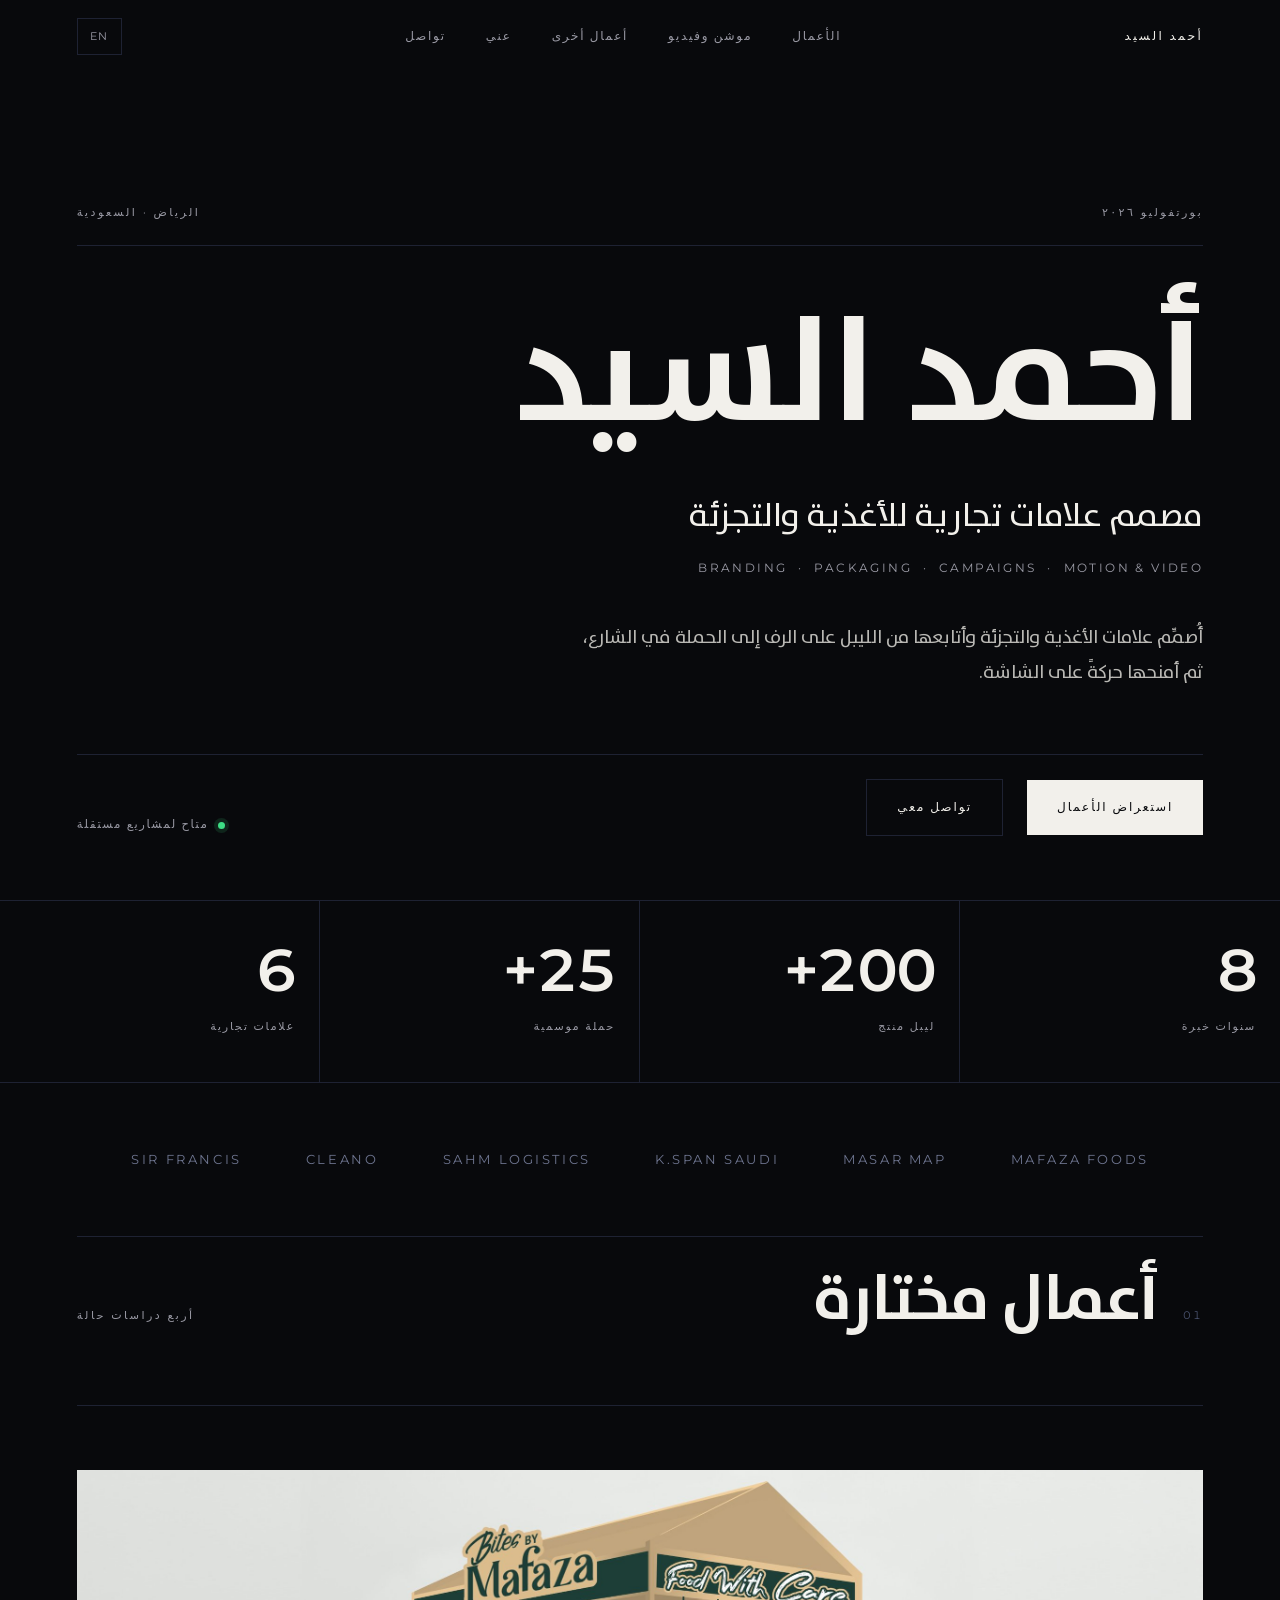
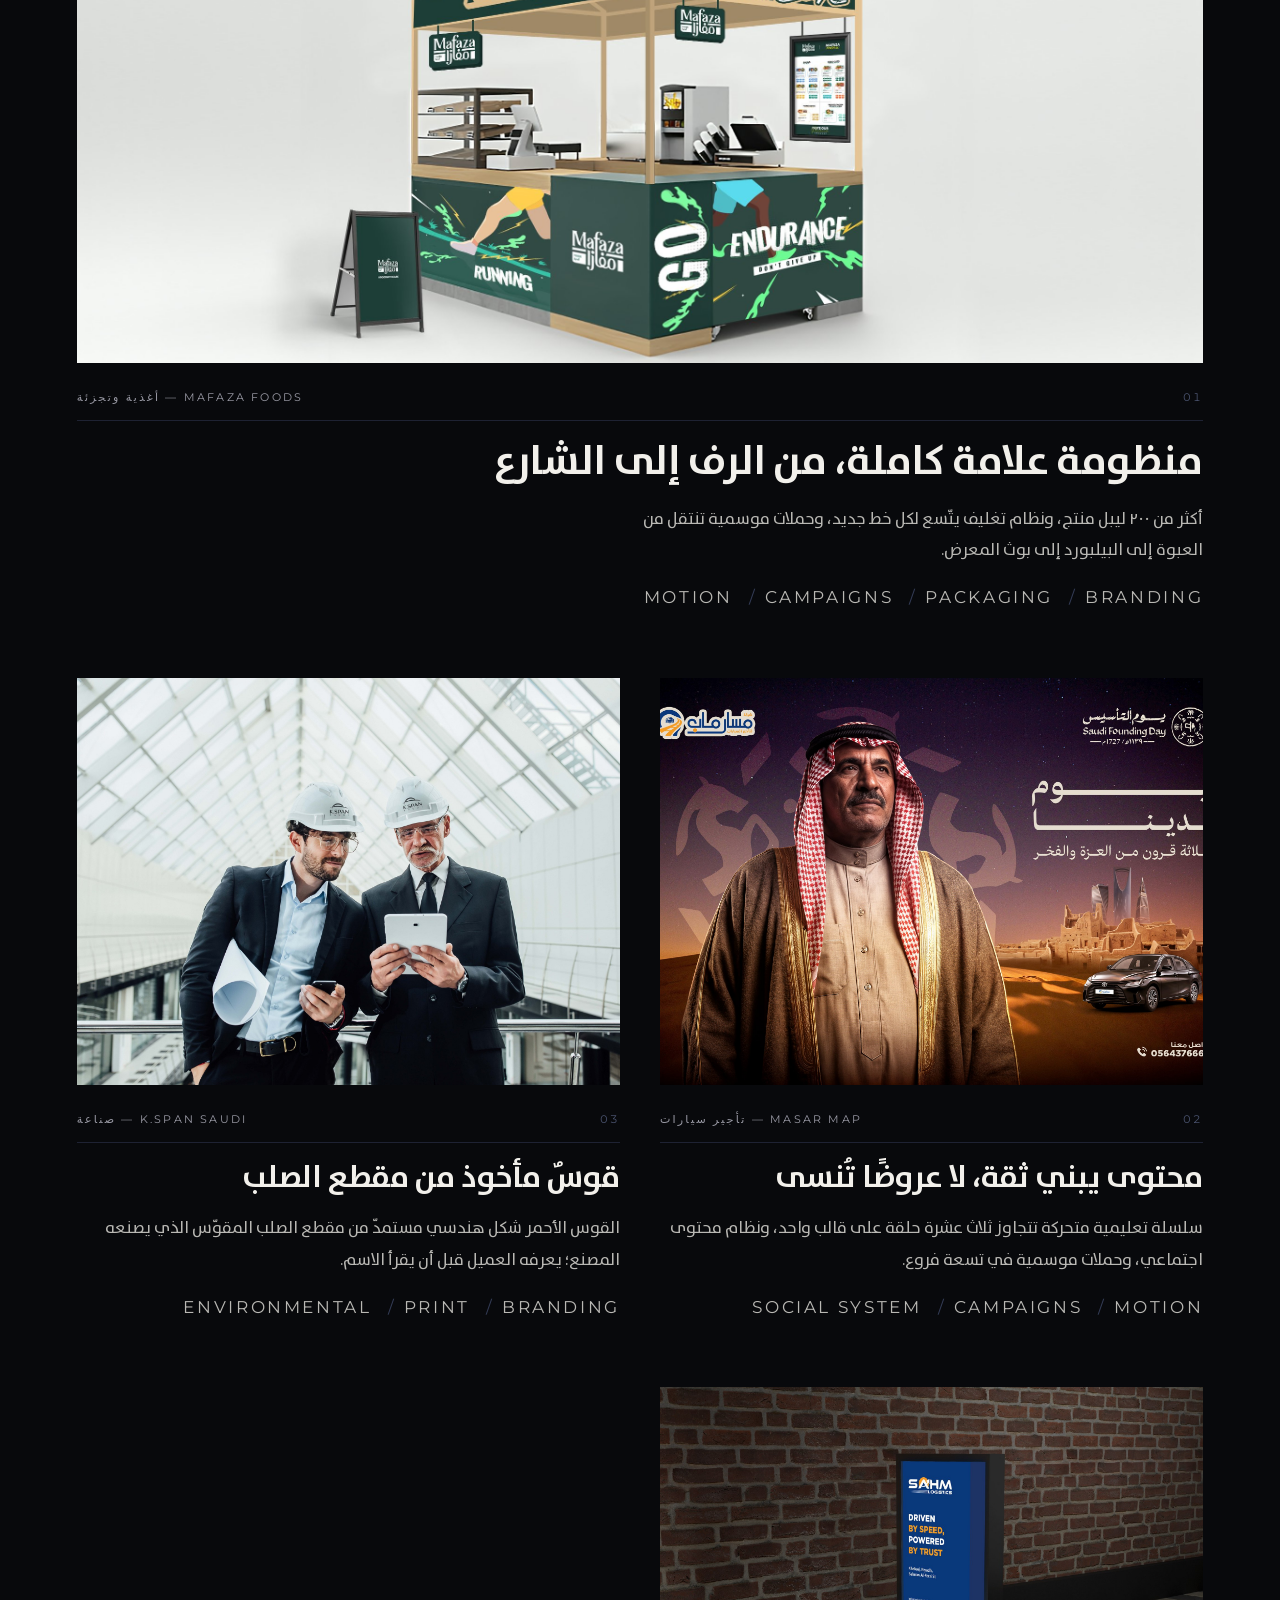
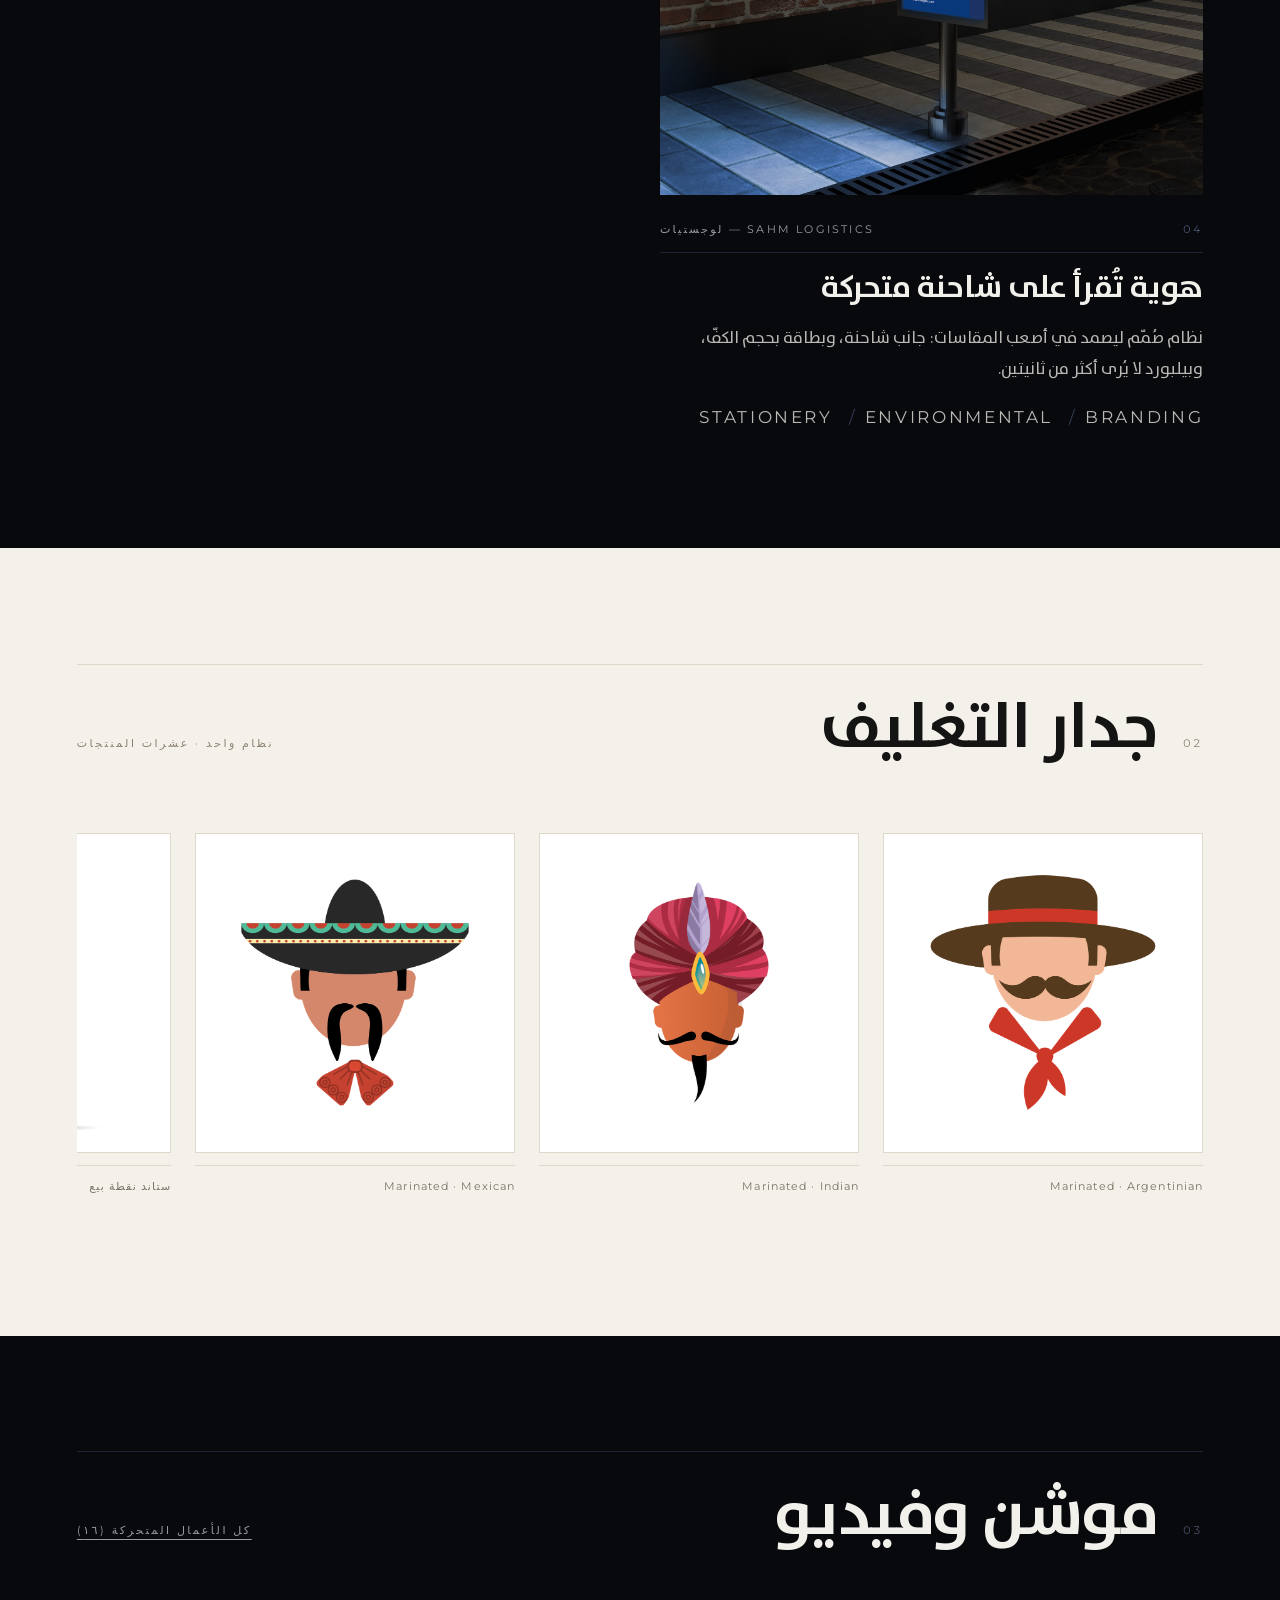
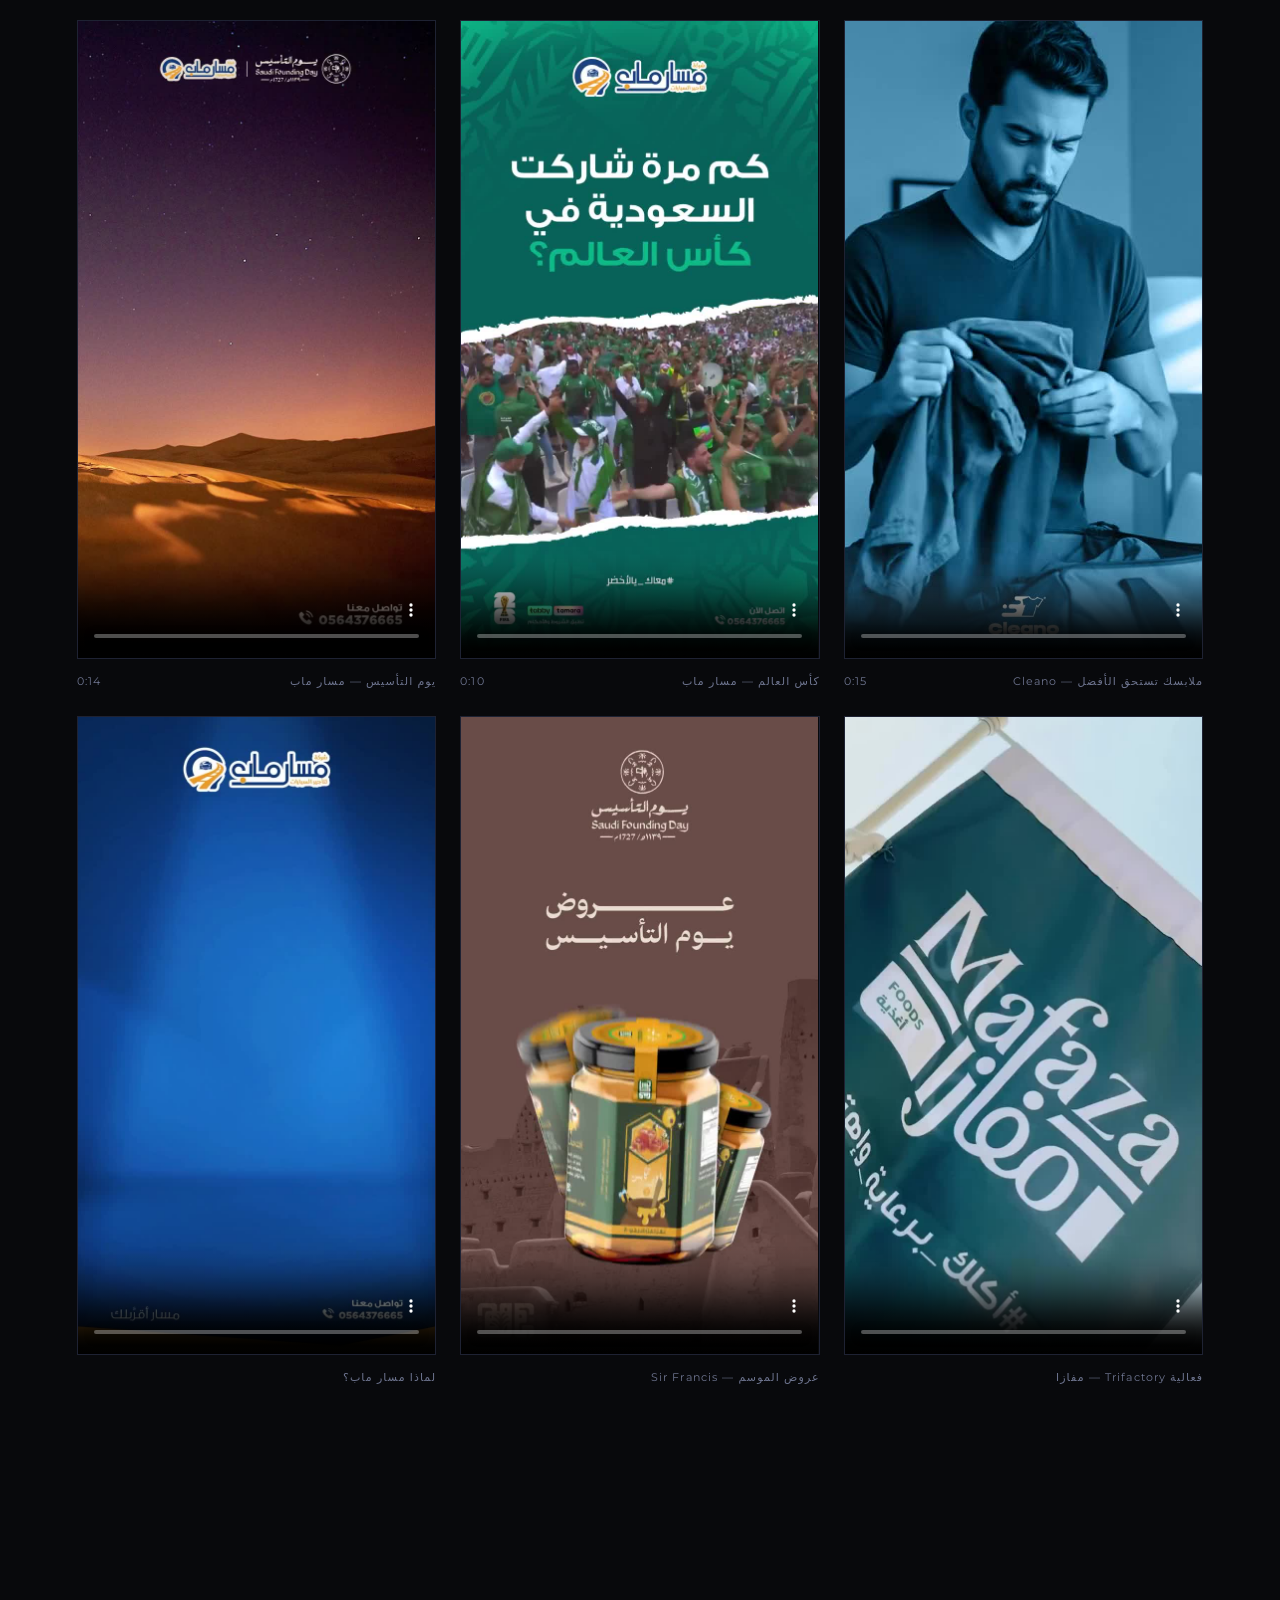
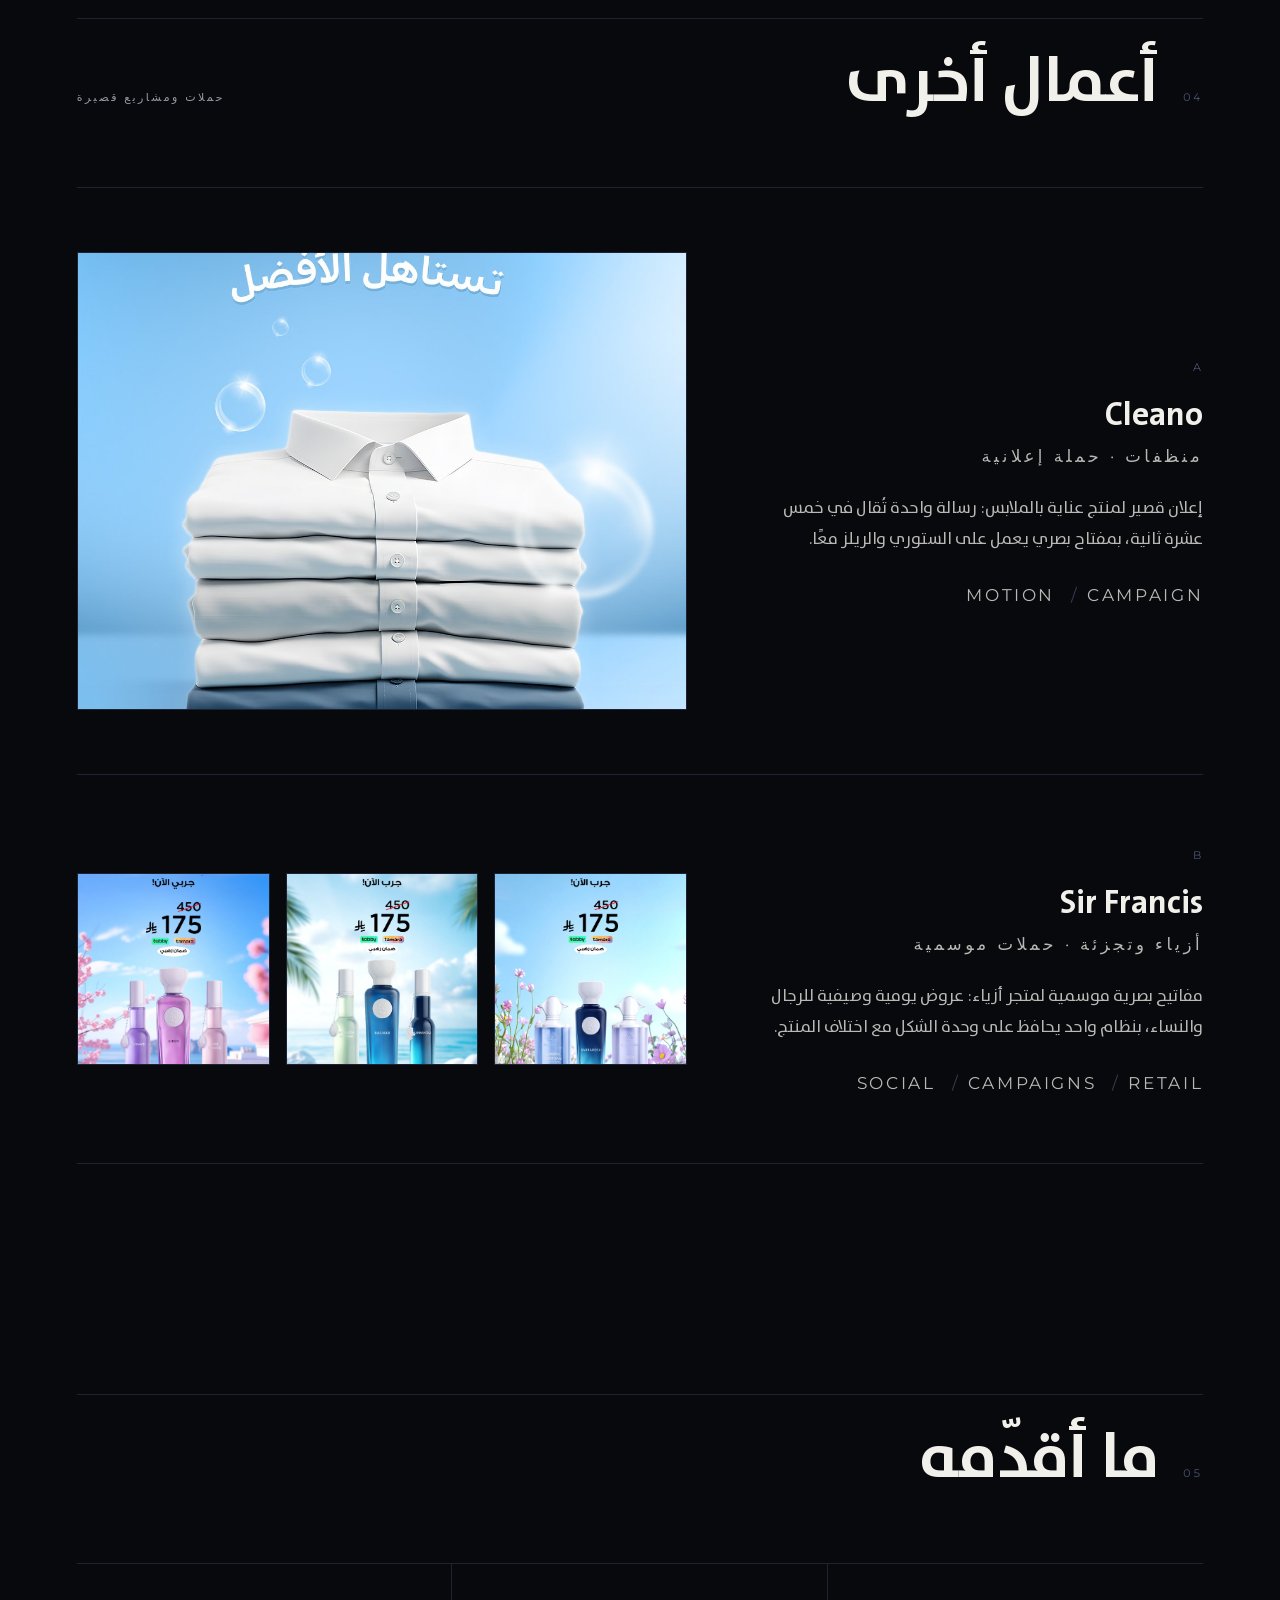
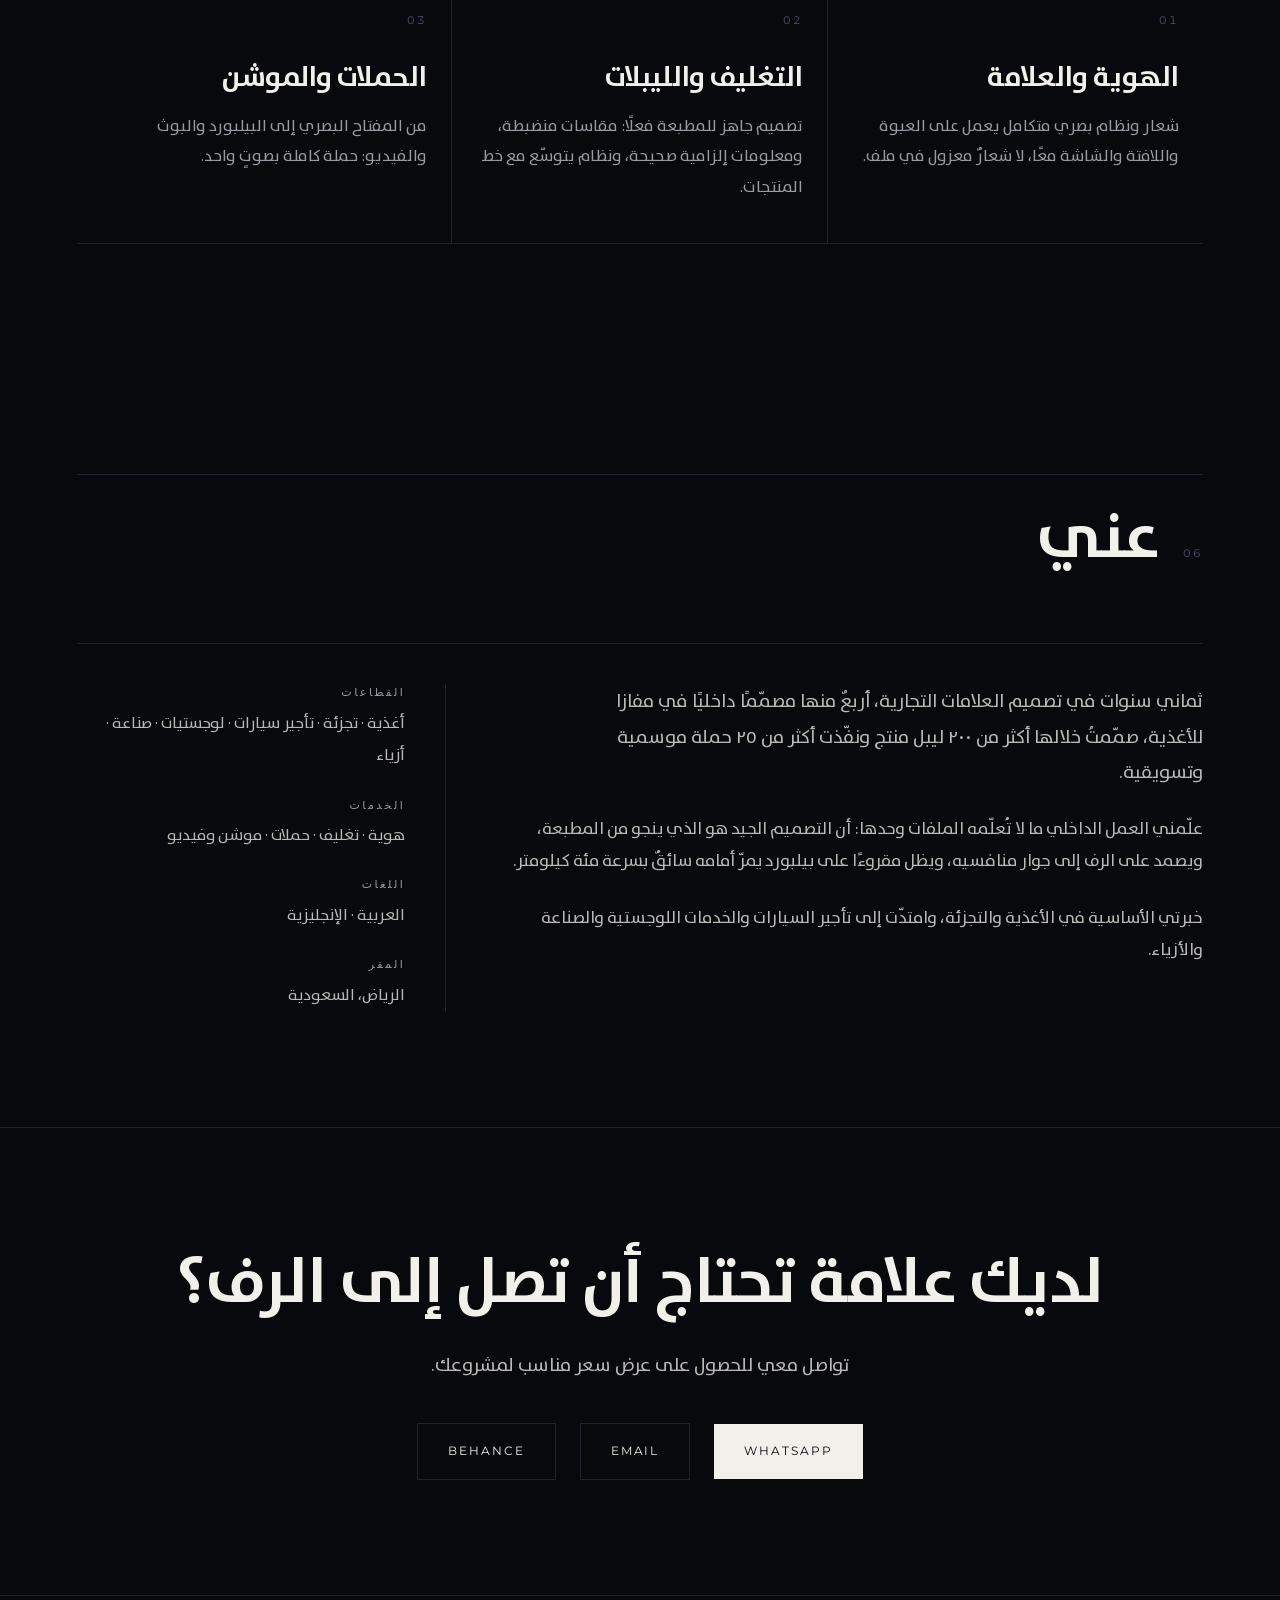
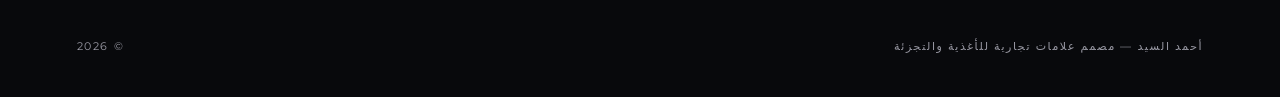
==== commit c9d7eedc: "Update index.html" ====
--- a/index.html
+++ b/index.html
@@ -4,11 +4,11 @@
 <meta charset="utf-8">
 <meta name="viewport" content="width=device-width,initial-scale=1">
 <title>أحمد السيد — مصمم علامات تجارية للأغذية والتجزئة</title>
-<meta name="description" content="مصمم علامات تجارية للأغذية والتجزئة بخبرة 8 سنوات. أكثر من 200 ليبل منتج و25 حملة. هوية، تغليف، حملات، موشن وفيديو.">
+<meta name="description" content="مصمم علامات تجارية للأغذية والتجزئة بخبرة ثماني سنوات. أكثر من ٢٠٠ ليبل منتج و٢٥ حملة موسمية. هوية، تغليف، حملات، موشن وفيديو.">
 <meta property="og:type" content="website">
 <meta property="og:title" content="أحمد السيد — مصمم علامات تجارية للأغذية والتجزئة">
 <meta property="og:description" content="من الليبل على الرف إلى الحملة في الشارع.">
-<meta property="og:image" content="assets/images/og-cover.jpg">
+<meta property="og:image" content="assets/images/mafaza/hero.jpg">
 <meta name="twitter:card" content="summary_large_image">
 <link rel="preconnect" href="https://fonts.googleapis.com">
 <link rel="preconnect" href="https://fonts.gstatic.com" crossorigin>
@@ -24,6 +24,7 @@
     <nav class="nav-links">
       <a href="#work" data-ar="الأعمال" data-en="Work">الأعمال</a>
       <a href="#motion" data-ar="موشن وفيديو" data-en="Motion &amp; Video">موشن وفيديو</a>
+      <a href="#more" data-ar="أعمال أخرى" data-en="More Work">أعمال أخرى</a>
       <a href="#about" data-ar="عني" data-en="About">عني</a>
       <a href="#contact" data-ar="تواصل" data-en="Contact">تواصل</a>
     </nav>
@@ -46,14 +47,14 @@
     <p class="role load-in" data-ar="مصمم علامات تجارية للأغذية والتجزئة" data-en="FMCG &amp; Retail Brand Designer">مصمم علامات تجارية للأغذية والتجزئة</p>
     <p class="sub load-in">Branding &nbsp;·&nbsp; Packaging &nbsp;·&nbsp; Campaigns &nbsp;·&nbsp; Motion &amp; Video</p>
 
-    <p class="lede load-in" data-ar="أبني علامات الأغذية والتجزئة من الليبل على الرف إلى الحملة في الشارع — ثم أحرّكها." data-en="I build food and retail brands — from the label on the shelf to the campaign on the street. Then I make them move.">أبني علامات الأغذية والتجزئة من الليبل على الرف إلى الحملة في الشارع — ثم أحرّكها.</p>
+    <p class="lede load-in" data-ar="أُصمِّم علامات الأغذية والتجزئة وأتابعها من الليبل على الرف إلى الحملة في الشارع، ثم أمنحها حركةً على الشاشة." data-en="I design food and retail brands and follow them from the label on the shelf to the campaign on the street — then set them in motion.">أُصمِّم علامات الأغذية والتجزئة وأتابعها من الليبل على الرف إلى الحملة في الشارع، ثم أمنحها حركةً على الشاشة.</p>
 
     <div class="hero-foot load-in">
       <div class="actions">
-        <a class="btn btn-solid" href="#work" data-ar="شاهد الأعمال" data-en="View Work">شاهد الأعمال</a>
+        <a class="btn btn-solid" href="#work" data-ar="استعراض الأعمال" data-en="View Work">استعراض الأعمال</a>
         <a class="btn btn-line" href="#contact" data-ar="تواصل معي" data-en="Get in Touch">تواصل معي</a>
       </div>
-      <p class="avail"><span class="dot"></span><span data-ar="متاح لمشاريع فريلانس" data-en="Available for freelance">متاح لمشاريع فريلانس</span></p>
+      <p class="avail"><span class="dot"></span><span data-ar="متاح لمشاريع مستقلة" data-en="Available for freelance">متاح لمشاريع مستقلة</span></p>
     </div>
   </div>
 </section>
@@ -62,14 +63,14 @@
 <div class="stats rv">
   <div><b data-count="8">8</b><span data-ar="سنوات خبرة" data-en="Years experience">سنوات خبرة</span></div>
   <div><b data-count="200" data-suffix="+">200+</b><span data-ar="ليبل منتج" data-en="Product labels">ليبل منتج</span></div>
-  <div><b data-count="25" data-suffix="+">25+</b><span data-ar="حملة موسمية" data-en="Campaigns">حملة موسمية</span></div>
-  <div><b data-count="4">4</b><span data-ar="سنوات في Mafaza" data-en="Years in-house">سنوات في Mafaza</span></div>
+  <div><b data-count="25" data-suffix="+">25+</b><span data-ar="حملة موسمية" data-en="Seasonal campaigns">حملة موسمية</span></div>
+  <div><b data-count="6">6</b><span data-ar="علامات تجارية" data-en="Brands">علامات تجارية</span></div>
 </div>
 
 <!-- ══════════ 3 · CLIENTS ══════════ -->
 <section class="sec" style="padding-block:var(--s5)">
   <div class="wrap clients rv">
-    <span>Mafaza Foods</span><span>Masar Map</span><span>K.SPAN Saudi</span><span>SAHM Logistics</span>
+    <span>Mafaza Foods</span><span>Masar Map</span><span>K.SPAN Saudi</span><span>SAHM Logistics</span><span>Cleano</span><span>Sir Francis</span>
   </div>
 </section>
 
@@ -80,90 +81,63 @@
       <span class="idx">01</span>
       <div class="t">
         <h2 data-ar="أعمال مختارة" data-en="Selected Work">أعمال مختارة</h2>
-        <span class="meta" data-ar="أربعة مشاريع" data-en="Four projects">أربعة مشاريع</span>
-      </div>
-    </div>
-
-    <div class="work">
-
-      <!-- 01 Mafaza — lead, full-bleed -->
-      <article class="proj lead rv">
-        <div class="proj-row">
+        <span class="meta" data-ar="أربع دراسات حالة" data-en="Four case studies">أربع دراسات حالة</span>
+      </div>
+    </div>
+
+    <div class="wgrid">
+
+      <a class="wcard wide rv" href="mafaza.html">
+        <div class="frame r-wide">
+          <img src="assets/images/mafaza/hero.jpg" alt="Mafaza Foods" loading="lazy" data-plate="01|MAFAZA FOODS|mafaza/hero.jpg">
+        </div>
+        <div class="wmeta">
           <span class="idx">01</span>
-          <h3 data-ar="علامة كاملة، من الرف إلى الشارع" data-en="A whole brand, from shelf to street">علامة كاملة، من الرف إلى الشارع</h3>
-          <span class="sector">Mafaza Foods — <span data-ar="أغذية" data-en="Food &amp; Retail">أغذية</span></span>
-          <div class="body">
-            <p data-ar="أكثر من ٢٠٠ ليبل منتج، ونظام تغليف يتمدد مع كل خط جديد، وحملات موسمية تنتقل من العبوة إلى البيلبورد إلى البوث في المعرض." data-en="200+ product labels, a packaging system that scales with every new line, and seasonal campaigns that travel from pack to billboard to exhibition booth.">أكثر من ٢٠٠ ليبل منتج، ونظام تغليف يتمدد مع كل خط جديد، وحملات موسمية تنتقل من العبوة إلى البيلبورد إلى البوث في المعرض.</p>
-            <p class="meta" style="line-height:2.2" data-ar="مصمم داخلي · ٤ سنوات" data-en="In-house · 4 years">مصمم داخلي · ٤ سنوات</p>
-            <p style="margin-block-start:var(--s3)"><a class="btn btn-line" href="mafaza.html" data-ar="عرض المشروع الكامل" data-en="View full case study">عرض المشروع الكامل</a></p>
-          </div>
-        </div>
-        <figure>
-          <a href="mafaza.html" class="frame r-wide" style="display:block">
-            <img src="assets/images/mafaza/hero.jpg" alt="Mafaza Foods" loading="lazy" width="1600" height="700" data-plate="01|MAFAZA FOODS|mafaza/hero.jpg">
-          </a>
-          <figcaption class="cap"><span data-ar="لوحة ٠١ — منظومة العلامة" data-en="Plate 01 — Brand system">لوحة ٠١ — منظومة العلامة</span><span>Mafaza Foods</span></figcaption>
-        </figure>
+          <span class="sector">Mafaza Foods — <span data-ar="أغذية وتجزئة" data-en="Food &amp; Retail">أغذية وتجزئة</span></span>
+        </div>
+        <h3 data-ar="منظومة علامة كاملة، من الرف إلى الشارع" data-en="A complete brand system, from shelf to street">منظومة علامة كاملة، من الرف إلى الشارع</h3>
+        <p data-ar="أكثر من ٢٠٠ ليبل منتج، ونظام تغليف يتّسع لكل خط جديد، وحملات موسمية تنتقل من العبوة إلى البيلبورد إلى بوث المعرض." data-en="200+ product labels, a packaging system that scales with every new line, and seasonal campaigns that travel from pack to billboard to exhibition booth.">أكثر من ٢٠٠ ليبل منتج، ونظام تغليف يتّسع لكل خط جديد، وحملات موسمية تنتقل من العبوة إلى البيلبورد إلى بوث المعرض.</p>
         <p class="tags"><span>Branding</span><span>Packaging</span><span>Campaigns</span><span>Motion</span></p>
-      </article>
-
-
-      <!-- 02 Masar Map -->
-      <article class="proj rv">
-        <div class="proj-row">
+      </a>
+
+      <a class="wcard rv" href="masarmap.html">
+        <div class="frame r-4x3">
+          <img src="assets/images/masarmap/hero.jpg" alt="Masar Map" loading="lazy" data-plate="02|MASAR MAP|masarmap/hero.jpg">
+        </div>
+        <div class="wmeta">
           <span class="idx">02</span>
-          <h3 data-ar="محتوى يبني ثقة، لا عروضًا تُنسى" data-en="Content that builds trust, not offers that fade">محتوى يبني ثقة، لا عروضًا تُنسى</h3>
           <span class="sector">Masar Map — <span data-ar="تأجير سيارات" data-en="Car Rental">تأجير سيارات</span></span>
-          <div class="body">
-            <p data-ar="سلسلة تعليمية متحركة من أكثر من ١٣ حلقة بقالب واحد، ونظام سوشيال، وحملات موسمية لتسعة فروع — بتصميم مصمم واحد." data-en="A 13+ episode animated educational series on a single template, a social system, and seasonal campaigns across nine branches — designed by one designer.">سلسلة تعليمية متحركة من أكثر من ١٣ حلقة بقالب واحد، ونظام سوشيال، وحملات موسمية لتسعة فروع — بتصميم مصمم واحد.</p>
-            <p><a class="btn btn-line" href="masarmap.html" data-ar="عرض المشروع الكامل" data-en="View full case study">عرض المشروع الكامل</a></p>
-            <figure>
-              <a href="masarmap.html" class="frame r-4x3" style="display:block">
-                <img src="assets/images/masarmap/hero.jpg" alt="Masar Map" loading="lazy" width="1200" height="900" data-plate="02|MASAR MAP|masarmap/hero.jpg">
-              </a>
-            </figure>
-          </div>
-        </div>
+        </div>
+        <h3 data-ar="محتوى يبني ثقة، لا عروضًا تُنسى" data-en="Content that builds trust, not offers that fade">محتوى يبني ثقة، لا عروضًا تُنسى</h3>
+        <p data-ar="سلسلة تعليمية متحركة تتجاوز ثلاث عشرة حلقة على قالب واحد، ونظام محتوى اجتماعي، وحملات موسمية في تسعة فروع." data-en="A 13+ episode animated series on a single template, a social content system, and seasonal campaigns across nine branches.">سلسلة تعليمية متحركة تتجاوز ثلاث عشرة حلقة على قالب واحد، ونظام محتوى اجتماعي، وحملات موسمية في تسعة فروع.</p>
         <p class="tags"><span>Motion</span><span>Campaigns</span><span>Social System</span></p>
-      </article>
-
-      <!-- 03 K.SPAN -->
-      <article class="proj rv">
-        <div class="proj-row">
+      </a>
+
+      <a class="wcard rv" href="kspan.html">
+        <div class="frame r-4x3">
+          <img src="assets/images/kspan/hero.jpg" alt="K.SPAN Saudi" loading="lazy" data-plate="03|K.SPAN SAUDI|kspan/hero.jpg">
+        </div>
+        <div class="wmeta">
           <span class="idx">03</span>
-          <h3 data-ar="القوس الذي يحمل السقف" data-en="The arc that carries the roof">القوس الذي يحمل السقف</h3>
           <span class="sector">K.SPAN Saudi — <span data-ar="صناعة" data-en="Manufacturing">صناعة</span></span>
-          <div class="body">
-            <p data-ar="القوس الأحمر ليس زخرفة — هو السقف المقوّس نفسه، الشكل الذي يعرفه العميل من المنتج قبل أن يقرأ الاسم." data-en="The red arc isn't decoration — it is the curved roof itself, the shape a client recognises before reading the name.">القوس الأحمر ليس زخرفة — هو السقف المقوّس نفسه، الشكل الذي يعرفه العميل من المنتج قبل أن يقرأ الاسم.</p>
-            <p><a class="btn btn-line" href="kspan.html" data-ar="عرض المشروع الكامل" data-en="View full case study">عرض المشروع الكامل</a></p>
-            <figure>
-              <a href="kspan.html" class="frame r-4x3" style="display:block">
-                <img src="assets/images/kspan/hero.jpg" alt="K.SPAN Saudi" loading="lazy" width="1200" height="900" data-plate="03|K.SPAN SAUDI|kspan/hero.jpg">
-              </a>
-            </figure>
-          </div>
-        </div>
-        <p class="tags"><span>Branding</span><span>Print</span></p>
-      </article>
-
-      <!-- 04 SAHM -->
-      <article class="proj rv">
-        <div class="proj-row">
+        </div>
+        <h3 data-ar="قوسٌ مأخوذ من مقطع الصلب" data-en="An arc drawn from the steel section">قوسٌ مأخوذ من مقطع الصلب</h3>
+        <p data-ar="القوس الأحمر شكل هندسي مستمدّ من مقطع الصلب المقوّس الذي يصنعه المصنع؛ يعرفه العميل قبل أن يقرأ الاسم." data-en="The red arc is a geometric form drawn from the curved steel section the factory manufactures — recognised before the name is read.">القوس الأحمر شكل هندسي مستمدّ من مقطع الصلب المقوّس الذي يصنعه المصنع؛ يعرفه العميل قبل أن يقرأ الاسم.</p>
+        <p class="tags"><span>Branding</span><span>Print</span><span>Environmental</span></p>
+      </a>
+
+      <a class="wcard rv" href="sahm.html">
+        <div class="frame r-4x3">
+          <img src="assets/images/sahm/hero.jpg" alt="SAHM Logistics" loading="lazy" data-plate="04|SAHM LOGISTICS|sahm/hero.jpg">
+        </div>
+        <div class="wmeta">
           <span class="idx">04</span>
-          <h3 data-ar="هوية تُقرأ على شاحنة متحركة" data-en="An identity that reads on a moving truck">هوية تُقرأ على شاحنة متحركة</h3>
           <span class="sector">SAHM Logistics — <span data-ar="لوجستيات" data-en="Logistics">لوجستيات</span></span>
-          <div class="body">
-            <p data-ar="نظام صُمّم ليصمد في أصعب المقاسات: جانب شاحنة، وبطاقة تعريفية بحجم الكف، وبيلبورد يُرى لثانيتين." data-en="A system built to hold at the hardest sizes: the side of a truck, a palm-sized badge, a billboard seen for two seconds.">نظام صُمّم ليصمد في أصعب المقاسات: جانب شاحنة، وبطاقة تعريفية بحجم الكف، وبيلبورد يُرى لثانيتين.</p>
-            <p><a class="btn btn-line" href="sahm.html" data-ar="عرض المشروع الكامل" data-en="View full case study">عرض المشروع الكامل</a></p>
-            <figure>
-              <a href="sahm.html" class="frame r-4x3" style="display:block">
-                <img src="assets/images/sahm/hero.jpg" alt="SAHM Logistics" loading="lazy" width="1200" height="900" data-plate="04|SAHM LOGISTICS|sahm/hero.jpg">
-              </a>
-            </figure>
-          </div>
-        </div>
-        <p class="tags"><span>Branding</span><span>Environmental</span></p>
-      </article>
+        </div>
+        <h3 data-ar="هوية تُقرأ على شاحنة متحركة" data-en="An identity that reads on a moving truck">هوية تُقرأ على شاحنة متحركة</h3>
+        <p data-ar="نظام صُمّم ليصمد في أصعب المقاسات: جانب شاحنة، وبطاقة بحجم الكفّ، وبيلبورد لا يُرى أكثر من ثانيتين." data-en="A system built to hold at the hardest sizes: the side of a truck, a palm-sized badge, a billboard seen for two seconds.">نظام صُمّم ليصمد في أصعب المقاسات: جانب شاحنة، وبطاقة بحجم الكفّ، وبيلبورد لا يُرى أكثر من ثانيتين.</p>
+        <p class="tags"><span>Branding</span><span>Environmental</span><span>Stationery</span></p>
+      </a>
 
     </div>
   </div>
@@ -184,12 +158,9 @@
       <figure><div class="frame r-1x1"><img src="assets/images/mafaza/char-argentinian.png" alt="Argentinian" loading="lazy" data-plate="A|CHARACTER|mafaza/char-argentinian.png"></div><figcaption class="cap"><span>Marinated · Argentinian</span></figcaption></figure>
       <figure><div class="frame r-1x1"><img src="assets/images/mafaza/char-indian.png" alt="Indian" loading="lazy" data-plate="B|CHARACTER|mafaza/char-indian.png"></div><figcaption class="cap"><span>Marinated · Indian</span></figcaption></figure>
       <figure><div class="frame r-1x1"><img src="assets/images/mafaza/char-mexican.png" alt="Mexican" loading="lazy" data-plate="C|CHARACTER|mafaza/char-mexican.png"></div><figcaption class="cap"><span>Marinated · Mexican</span></figcaption></figure>
-      <figure><div class="frame r-1x1 bleed"><img src="assets/images/mafaza/olive-oil.jpg" alt="Olive Oil" loading="lazy" data-plate="D|OLIVE OIL|mafaza/olive-oil.jpg"></div><figcaption class="cap"><span>Extra Virgin Olive Oil</span></figcaption></figure>
-      <figure><div class="frame r-1x1 bleed"><img src="assets/images/mafaza/deli.jpg" alt="Deli" loading="lazy" data-plate="E|DELI LINE|mafaza/deli.jpg"></div><figcaption class="cap"><span>Deli &amp; Luncheon</span></figcaption></figure>
-      <figure><div class="frame r-1x1 bleed"><img src="assets/images/mafaza/blueberry.jpg" alt="Blueberry" loading="lazy" data-plate="F|BLUEBERRY|mafaza/blueberry.jpg"></div><figcaption class="cap"><span>Blueberry</span></figcaption></figure>
-      <figure><div class="frame r-1x1 bleed"><img src="assets/images/mafaza/truck.jpg" alt="Fleet livery" loading="lazy" data-plate="G|FLEET|mafaza/truck.jpg"></div><figcaption class="cap"><span data-ar="كسوة الأسطول" data-en="Fleet livery">كسوة الأسطول</span></figcaption></figure>
-      <figure><div class="frame r-1x1 bleed"><img src="assets/images/mafaza/booth.jpg" alt="Booth" loading="lazy" data-plate="H|BOOTH|mafaza/booth.jpg"></div><figcaption class="cap"><span data-ar="البوث والمعارض" data-en="Booth &amp; events">البوث والمعارض</span></figcaption></figure>
-      <figure><div class="frame r-1x1 bleed"><img src="assets/images/mafaza/north-coast.jpg" alt="North Coast" loading="lazy" data-plate="I|NORTH COAST|mafaza/north-coast.jpg"></div><figcaption class="cap"><span>North Coast</span></figcaption></figure>
+      <figure><div class="frame r-1x1"><img src="assets/images/mafaza/darts-stand.png" alt="Darts stand" loading="lazy" data-plate="D|STAND|mafaza/darts-stand.png"></div><figcaption class="cap"><span data-ar="ستاند نقطة بيع" data-en="Point-of-sale stand">ستاند نقطة بيع</span></figcaption></figure>
+      <figure><div class="frame r-1x1 bleed"><img src="assets/images/mafaza/truck.jpg" alt="Fleet livery" loading="lazy" data-plate="E|FLEET|mafaza/truck.jpg"></div><figcaption class="cap"><span data-ar="كسوة الأسطول" data-en="Fleet livery">كسوة الأسطول</span></figcaption></figure>
+      <figure><div class="frame r-1x1 bleed"><img src="assets/images/mafaza/booth.jpg" alt="Booth" loading="lazy" data-plate="F|BOOTH|mafaza/booth.jpg"></div><figcaption class="cap"><span data-ar="البوث والمعارض" data-en="Booth &amp; events">البوث والمعارض</span></figcaption></figure>
     </div>
   </div>
 </section>
@@ -201,14 +172,14 @@
       <span class="idx">03</span>
       <div class="t">
         <h2 data-ar="موشن وفيديو" data-en="Motion &amp; Video">موشن وفيديو</h2>
-        <a class="meta" href="#" style="text-decoration:underline;text-underline-offset:5px" data-ar="كل الأعمال المتحركة" data-en="All motion work">كل الأعمال المتحركة</a>
+        <a class="meta" href="motion.html" style="text-decoration:underline;text-underline-offset:5px" data-ar="كل الأعمال المتحركة (١٦)" data-en="All motion work (16)">كل الأعمال المتحركة (١٦)</a>
       </div>
     </div>
 
     <div class="mgrid rv">
       <figure>
         <div class="frame r-9x16">
-          <video controls preload="metadata" poster="assets/images/cleano/video-poster.jpg" playsinline style="width:100%;height:100%;object-fit:cover;display:block">
+          <video controls preload="none" poster="assets/images/cleano/video-poster.jpg" playsinline>
             <source src="assets/video/cleano-ad.mp4" type="video/mp4">
           </video>
         </div>
@@ -216,73 +187,140 @@
       </figure>
       <figure>
         <div class="frame r-9x16">
-          <video controls preload="metadata" poster="assets/images/masarmap/posters/masarmap-worldcup-poster.jpg" playsinline style="width:100%;height:100%;object-fit:cover;display:block">
+          <video controls preload="none" poster="assets/images/masarmap/posters/masarmap-worldcup-poster.jpg" playsinline>
             <source src="assets/video/masarmap-worldcup.mp4" type="video/mp4">
           </video>
         </div>
-        <figcaption class="cap"><span data-ar="مسار ماب معاك يالأخضر — كأس العالم" data-en="Masar Map with the Green — World Cup">مسار ماب معاك يالأخضر — كأس العالم</span><span>0:10</span></figcaption>
-      </figure>
-      <figure>
-        <div class="frame r-9x16">
-          <video controls preload="metadata" poster="assets/images/motion/founding-day-poster.jpg" playsinline style="width:100%;height:100%;object-fit:cover;display:block">
+        <figcaption class="cap"><span data-ar="كأس العالم — مسار ماب" data-en="World Cup — Masar Map">كأس العالم — مسار ماب</span><span>0:10</span></figcaption>
+      </figure>
+      <figure>
+        <div class="frame r-9x16">
+          <video controls preload="none" poster="assets/images/masarmap/posters/masarmap-founding-day-poster.jpg" playsinline>
             <source src="assets/video/masarmap-founding-day.mp4" type="video/mp4">
           </video>
         </div>
-        <figcaption class="cap"><span data-ar="يوم بدينا — مسار ماب" data-en="Founding Day — Masar Map">يوم بدينا — مسار ماب</span><span>0:14</span></figcaption>
-      </figure>
-    </div>
-  </div>
-</section>
-
-<!-- ══════════ 7 · SERVICES ══════════ -->
+        <figcaption class="cap"><span data-ar="يوم التأسيس — مسار ماب" data-en="Founding Day — Masar Map">يوم التأسيس — مسار ماب</span><span>0:14</span></figcaption>
+      </figure>
+      <figure>
+        <div class="frame r-9x16">
+          <video controls preload="none" poster="assets/images/mafaza/video-poster.jpg" playsinline>
+            <source src="assets/video/mafaza-trifactory.mp4" type="video/mp4">
+          </video>
+        </div>
+        <figcaption class="cap"><span data-ar="فعالية Trifactory — مفازا" data-en="Trifactory event — Mafaza">فعالية Trifactory — مفازا</span></figcaption>
+      </figure>
+      <figure>
+        <div class="frame r-9x16">
+          <video controls preload="none" poster="assets/images/sirfrancis/video-poster.jpg" playsinline>
+            <source src="assets/video/sirfrancis-offers.mp4" type="video/mp4">
+          </video>
+        </div>
+        <figcaption class="cap"><span data-ar="عروض الموسم — Sir Francis" data-en="Season offers — Sir Francis">عروض الموسم — Sir Francis</span></figcaption>
+      </figure>
+      <figure>
+        <div class="frame r-9x16">
+          <video controls preload="none" poster="assets/images/masarmap/posters/masarmap-why-choose-us-poster.jpg" playsinline>
+            <source src="assets/video/masarmap-why-choose-us.mp4" type="video/mp4">
+          </video>
+        </div>
+        <figcaption class="cap"><span data-ar="لماذا مسار ماب؟" data-en="Why Masar Map?">لماذا مسار ماب؟</span></figcaption>
+      </figure>
+    </div>
+  </div>
+</section>
+
+<!-- ══════════ 7 · MORE WORK ══════════ -->
+<section class="sec" id="more">
+  <div class="wrap">
+    <div class="shead rv">
+      <span class="idx">04</span>
+      <div class="t">
+        <h2 data-ar="أعمال أخرى" data-en="More Work">أعمال أخرى</h2>
+        <span class="meta" data-ar="حملات ومشاريع قصيرة" data-en="Campaigns &amp; short projects">حملات ومشاريع قصيرة</span>
+      </div>
+    </div>
+
+    <div class="alt rv">
+      <div class="alt-txt">
+        <span class="idx">A</span>
+        <h3>Cleano</h3>
+        <p class="meta" data-ar="منظفات · حملة إعلانية" data-en="Home care · Ad campaign">منظفات · حملة إعلانية</p>
+        <p data-ar="إعلان قصير لمنتج عناية بالملابس: رسالة واحدة تُقال في خمس عشرة ثانية، بمفتاح بصري يعمل على الستوري والريلز معًا." data-en="A short spot for a fabric-care product: one message told in fifteen seconds, on a key visual that works for both stories and reels.">إعلان قصير لمنتج عناية بالملابس: رسالة واحدة تُقال في خمس عشرة ثانية، بمفتاح بصري يعمل على الستوري والريلز معًا.</p>
+        <p class="tags"><span>Campaign</span><span>Motion</span></p>
+      </div>
+      <div class="alt-med">
+        <div class="frame r-4x3"><img src="assets/images/cleano/hero.jpg" alt="Cleano campaign" loading="lazy" data-plate="A|CLEANO|cleano/hero.jpg"></div>
+      </div>
+    </div>
+
+    <div class="alt rv">
+      <div class="alt-txt">
+        <span class="idx">B</span>
+        <h3>Sir Francis</h3>
+        <p class="meta" data-ar="أزياء وتجزئة · حملات موسمية" data-en="Fashion retail · Seasonal campaigns">أزياء وتجزئة · حملات موسمية</p>
+        <p data-ar="مفاتيح بصرية موسمية لمتجر أزياء: عروض يومية وصيفية للرجال والنساء، بنظام واحد يحافظ على وحدة الشكل مع اختلاف المنتج." data-en="Seasonal key visuals for a fashion store: daily and summer offers for men and women, on a single system that keeps one look across changing product.">مفاتيح بصرية موسمية لمتجر أزياء: عروض يومية وصيفية للرجال والنساء، بنظام واحد يحافظ على وحدة الشكل مع اختلاف المنتج.</p>
+        <p class="tags"><span>Retail</span><span>Campaigns</span><span>Social</span></p>
+      </div>
+      <div class="alt-med tri">
+        <div class="frame r-1x1"><img src="assets/images/sirfrancis/daily-men.jpg" alt="Sir Francis daily" loading="lazy" data-plate="B1|DAILY|sirfrancis/daily-men.jpg"></div>
+        <div class="frame r-1x1"><img src="assets/images/sirfrancis/summer-men.jpg" alt="Sir Francis summer men" loading="lazy" data-plate="B2|SUMMER|sirfrancis/summer-men.jpg"></div>
+        <div class="frame r-1x1"><img src="assets/images/sirfrancis/summer-women.jpg" alt="Sir Francis summer women" loading="lazy" data-plate="B3|SUMMER|sirfrancis/summer-women.jpg"></div>
+      </div>
+    </div>
+  </div>
+</section>
+
+<!-- ══════════ 8 · SERVICES ══════════ -->
 <section class="sec">
   <div class="wrap">
     <div class="shead rv">
-      <span class="idx">04</span>
-      <div class="t"><h2 data-ar="ماذا أقدّم" data-en="What I Do">ماذا أقدّم</h2></div>
+      <span class="idx">05</span>
+      <div class="t"><h2 data-ar="ما أقدّمه" data-en="What I Do">ما أقدّمه</h2></div>
     </div>
     <div class="svc rv">
       <div>
         <span class="idx">01</span>
         <h3 data-ar="الهوية والعلامة" data-en="Brand Identity">الهوية والعلامة</h3>
-        <p data-ar="شعار ونظام بصري متكامل يعمل على العبوة واللافتة والشاشة معًا — لا شعار معزول في ملف." data-en="A logo and a complete visual system that holds up on the pack, the sign and the screen — not a logo alone in a file.">شعار ونظام بصري متكامل يعمل على العبوة واللافتة والشاشة معًا — لا شعار معزول في ملف.</p>
+        <p data-ar="شعار ونظام بصري متكامل يعمل على العبوة واللافتة والشاشة معًا، لا شعارٌ معزول في ملف." data-en="A logo and a complete visual system that holds up on the pack, the sign and the screen — not a logo alone in a file.">شعار ونظام بصري متكامل يعمل على العبوة واللافتة والشاشة معًا، لا شعارٌ معزول في ملف.</p>
       </div>
       <div>
         <span class="idx">02</span>
         <h3 data-ar="التغليف والليبلات" data-en="Packaging &amp; Labels">التغليف والليبلات</h3>
-        <p data-ar="تصميم جاهز للمطبعة فعلًا: مقاسات صحيحة، ومعلومات إلزامية منضبطة، ونظام يتوسّع مع خط منتجاتك." data-en="Genuinely print-ready: correct dielines, compliant mandatory information, and a system that scales with your product line.">تصميم جاهز للمطبعة فعلًا: مقاسات صحيحة، ومعلومات إلزامية منضبطة، ونظام يتوسّع مع خط منتجاتك.</p>
+        <p data-ar="تصميم جاهز للمطبعة فعلًا: مقاسات منضبطة، ومعلومات إلزامية صحيحة، ونظام يتوسّع مع خط المنتجات." data-en="Genuinely print-ready: correct dielines, compliant mandatory information, and a system that scales with your product line.">تصميم جاهز للمطبعة فعلًا: مقاسات منضبطة، ومعلومات إلزامية صحيحة، ونظام يتوسّع مع خط المنتجات.</p>
       </div>
       <div>
         <span class="idx">03</span>
         <h3 data-ar="الحملات والموشن" data-en="Campaigns &amp; Motion">الحملات والموشن</h3>
-        <p data-ar="من المفتاح البصري إلى البيلبورد والبوث والفيديو — الحملة كاملة بصوت واحد." data-en="From key visual to billboard, booth and film — one campaign in one voice.">من المفتاح البصري إلى البيلبورد والبوث والفيديو — الحملة كاملة بصوت واحد.</p>
-      </div>
-    </div>
-  </div>
-</section>
-
-<!-- ══════════ 8 · ABOUT ══════════ -->
+        <p data-ar="من المفتاح البصري إلى البيلبورد والبوث والفيديو: حملة كاملة بصوتٍ واحد." data-en="From key visual to billboard, booth and film — one campaign in one voice.">من المفتاح البصري إلى البيلبورد والبوث والفيديو: حملة كاملة بصوتٍ واحد.</p>
+      </div>
+    </div>
+  </div>
+</section>
+
+<!-- ══════════ 9 · ABOUT ══════════ -->
 <section class="sec" id="about">
   <div class="wrap">
     <div class="shead rv">
-      <span class="idx">05</span>
+      <span class="idx">06</span>
       <div class="t"><h2 data-ar="عني" data-en="About">عني</h2></div>
     </div>
     <div class="about rv">
-      <figure>
-        <div class="frame r-3x4"><img src="assets/images/profile/portrait.jpg" alt="Ahmed Elsayed" loading="lazy" data-plate="P|PORTRAIT|profile/portrait.jpg"></div>
-      </figure>
       <div>
-        <p class="lede" data-ar="ثماني سنوات في تصميم العلامات التجارية، أربع منها مصممًا داخليًا في Mafaza Foods، حيث صممت أكثر من ٢٠٠ ليبل منتج ونفّذت أكثر من ٢٥ حملة موسمية وتسويقية." data-en="Eight years designing brands, four of them in-house at Mafaza Foods, where I designed over 200 product labels and delivered more than 25 seasonal and marketing campaigns.">ثماني سنوات في تصميم العلامات التجارية، أربع منها مصممًا داخليًا في Mafaza Foods، حيث صممت أكثر من ٢٠٠ ليبل منتج ونفّذت أكثر من ٢٥ حملة موسمية وتسويقية.</p>
-        <p data-ar="العمل الداخلي علّمني ما لا يتعلمه المصمم من الملفات وحدها: أن التصميم الجيد هو الذي ينجو من المطبعة، ويصمد على الرف بجوار منافسيه، ويظل مقروءًا على بيلبورد يمر أمامه سائق بسرعة مئة كيلومتر." data-en="Working in-house taught me what files alone never do: good design is the design that survives the print run, holds its ground on a shelf beside its competitors, and stays readable on a billboard passed at a hundred kilometres an hour.">العمل الداخلي علّمني ما لا يتعلمه المصمم من الملفات وحدها: أن التصميم الجيد هو الذي ينجو من المطبعة، ويصمد على الرف بجوار منافسيه، ويظل مقروءًا على بيلبورد يمر أمامه سائق بسرعة مئة كيلومتر.</p>
-        <p data-ar="خبرتي الأساسية في الأغذية والتجزئة، وامتدت إلى تأجير السيارات واللوجستيات والصناعة والعقار." data-en="Food and retail is my core; my work has also extended into car rental, logistics, manufacturing and real estate.">خبرتي الأساسية في الأغذية والتجزئة، وامتدت إلى تأجير السيارات واللوجستيات والصناعة والعقار.</p>
-        <p style="margin-block-start:var(--s4)"><a class="btn btn-line" href="#" data-ar="المزيد عني" data-en="More about me">المزيد عني</a></p>
-      </div>
-    </div>
-  </div>
-</section>
-
-<!-- ══════════ 9 · CTA ══════════ -->
+        <p class="lede" data-ar="ثماني سنوات في تصميم العلامات التجارية، أربعٌ منها مصمّمًا داخليًا في مفازا للأغذية، صمّمتُ خلالها أكثر من ٢٠٠ ليبل منتج ونفّذت أكثر من ٢٥ حملة موسمية وتسويقية." data-en="Eight years designing brands, four of them in-house at Mafaza Foods, where I designed over 200 product labels and delivered more than 25 seasonal and marketing campaigns.">ثماني سنوات في تصميم العلامات التجارية، أربعٌ منها مصمّمًا داخليًا في مفازا للأغذية، صمّمتُ خلالها أكثر من ٢٠٠ ليبل منتج ونفّذت أكثر من ٢٥ حملة موسمية وتسويقية.</p>
+        <p data-ar="علّمني العمل الداخلي ما لا تُعلّمه الملفات وحدها: أن التصميم الجيد هو الذي ينجو من المطبعة، ويصمد على الرف إلى جوار منافسيه، ويظل مقروءًا على بيلبورد يمرّ أمامه سائقٌ بسرعة مئة كيلومتر." data-en="Working in-house taught me what files alone never do: good design is the design that survives the print run, holds its ground on a shelf beside its competitors, and stays readable on a billboard passed at a hundred kilometres an hour.">علّمني العمل الداخلي ما لا تُعلّمه الملفات وحدها: أن التصميم الجيد هو الذي ينجو من المطبعة، ويصمد على الرف إلى جوار منافسيه، ويظل مقروءًا على بيلبورد يمرّ أمامه سائقٌ بسرعة مئة كيلومتر.</p>
+        <p data-ar="خبرتي الأساسية في الأغذية والتجزئة، وامتدّت إلى تأجير السيارات والخدمات اللوجستية والصناعة والأزياء." data-en="Food and retail is my core; my work has also extended into car rental, logistics, manufacturing and fashion.">خبرتي الأساسية في الأغذية والتجزئة، وامتدّت إلى تأجير السيارات والخدمات اللوجستية والصناعة والأزياء.</p>
+      </div>
+      <aside class="facts">
+        <div><b class="meta" data-ar="القطاعات" data-en="Sectors">القطاعات</b><span data-ar="أغذية · تجزئة · تأجير سيارات · لوجستيات · صناعة · أزياء" data-en="Food · Retail · Car rental · Logistics · Manufacturing · Fashion">أغذية · تجزئة · تأجير سيارات · لوجستيات · صناعة · أزياء</span></div>
+        <div><b class="meta" data-ar="الخدمات" data-en="Services">الخدمات</b><span data-ar="هوية · تغليف · حملات · موشن وفيديو" data-en="Identity · Packaging · Campaigns · Motion &amp; Video">هوية · تغليف · حملات · موشن وفيديو</span></div>
+        <div><b class="meta" data-ar="اللغات" data-en="Languages">اللغات</b><span data-ar="العربية · الإنجليزية" data-en="Arabic · English">العربية · الإنجليزية</span></div>
+        <div><b class="meta" data-ar="المقر" data-en="Based in">المقر</b><span data-ar="الرياض، السعودية" data-en="Riyadh, Saudi Arabia">الرياض، السعودية</span></div>
+      </aside>
+    </div>
+  </div>
+</section>
+
+<!-- ══════════ 10 · CTA ══════════ -->
 <section class="sec cta" id="contact">
   <div class="wrap rv">
     <h2 data-ar="لديك علامة تحتاج أن تصل إلى الرف؟" data-en="Have a brand that needs to reach the shelf?">لديك علامة تحتاج أن تصل إلى الرف؟</h2>
--- a/assets/css/site.css
+++ b/assets/css/site.css
@@ -272,3 +272,62 @@
   .frame img,.proj:hover .frame img{transition:none;transform:none}
   html{scroll-behavior:auto}
 }
+
+/* ============================================================
+   v2 — work grid, alt blocks, about facts  (redesign)
+   ============================================================ */
+
+/* media: video fills its frame like an image */
+.frame video{width:100%;height:100%;object-fit:cover;display:block;background:#000}
+
+/* ---------- selected work: regular card grid ---------- */
+.wgrid{display:grid;grid-template-columns:repeat(2,1fr);gap:var(--s5) var(--s4);
+  border-block-start:1px solid var(--line);padding-block-start:var(--s5)}
+.wcard{display:block}
+.wcard.wide{grid-column:1/-1}
+.wcard .frame{margin-block-end:var(--s3)}
+.wcard:hover .frame img{transform:scale(1.035)}
+.wmeta{display:flex;align-items:baseline;gap:var(--s2);
+  padding-block-end:12px;border-block-end:1px solid var(--line);margin-block-end:var(--s2)}
+.wmeta .sector{font-family:var(--sans);font-size:11px;letter-spacing:.2em;
+  text-transform:uppercase;color:var(--dim);margin-inline-start:auto;text-align:end}
+.wcard h3{font-size:clamp(22px,2.4vw,32px);margin-block-end:var(--s2)}
+.wcard.wide h3{font-size:clamp(26px,3.2vw,44px)}
+.wcard p{color:var(--paper-2);max-width:58ch;font-size:16.5px}
+.wcard .tags{margin-block-start:var(--s2)}
+@media(max-width:860px){
+  .wgrid{grid-template-columns:1fr;gap:var(--s5)}
+  .wmeta{flex-wrap:wrap}
+  .wmeta .sector{margin-inline-start:0;text-align:start}
+}
+
+/* ---------- more work: text + media, consistent rhythm ---------- */
+.alt{display:grid;grid-template-columns:1fr 1.35fr;gap:var(--s5);align-items:center;
+  border-block-start:1px solid var(--line);padding-block:var(--s5)}
+.alt:last-child{border-block-end:1px solid var(--line)}
+.alt-txt h3{font-size:clamp(24px,2.6vw,36px);margin-block:12px 6px}
+.alt-txt .meta{margin-block-end:var(--s3)}
+.alt-txt p{color:var(--paper-2);max-width:46ch;font-size:16.5px}
+.alt-txt .tags{margin-block-start:var(--s3)}
+.alt-med .frame{border:1px solid var(--line)}
+.alt-med.tri{display:grid;grid-template-columns:repeat(3,1fr);gap:var(--s2)}
+@media(max-width:860px){
+  .alt{grid-template-columns:1fr;gap:var(--s4);padding-block:var(--s4)}
+}
+
+/* ---------- about: text + facts column ---------- */
+.about{grid-template-columns:1.5fr .8fr}
+.facts{display:grid;gap:var(--s3);align-content:start;
+  border-inline-start:1px solid var(--line);padding-inline-start:var(--s4)}
+.facts b{display:block;margin-block-end:6px}
+.facts span{color:var(--paper-2);font-size:15.5px;line-height:1.85}
+@media(max-width:860px){
+  .facts{border-inline-start:0;padding-inline-start:0;
+    border-block-start:1px solid var(--line);padding-block-start:var(--s3)}
+}
+
+/* ---------- motion grid: 3 across, wraps to 2 rows ---------- */
+.mgrid{gap:var(--s3) var(--s3)}
+@media(max-width:1100px) and (min-width:861px){.mgrid{grid-template-columns:repeat(3,1fr)}}
+@media(max-width:860px){.mgrid{grid-template-columns:repeat(2,1fr)}}
+@media(max-width:560px){.mgrid{grid-template-columns:1fr}}
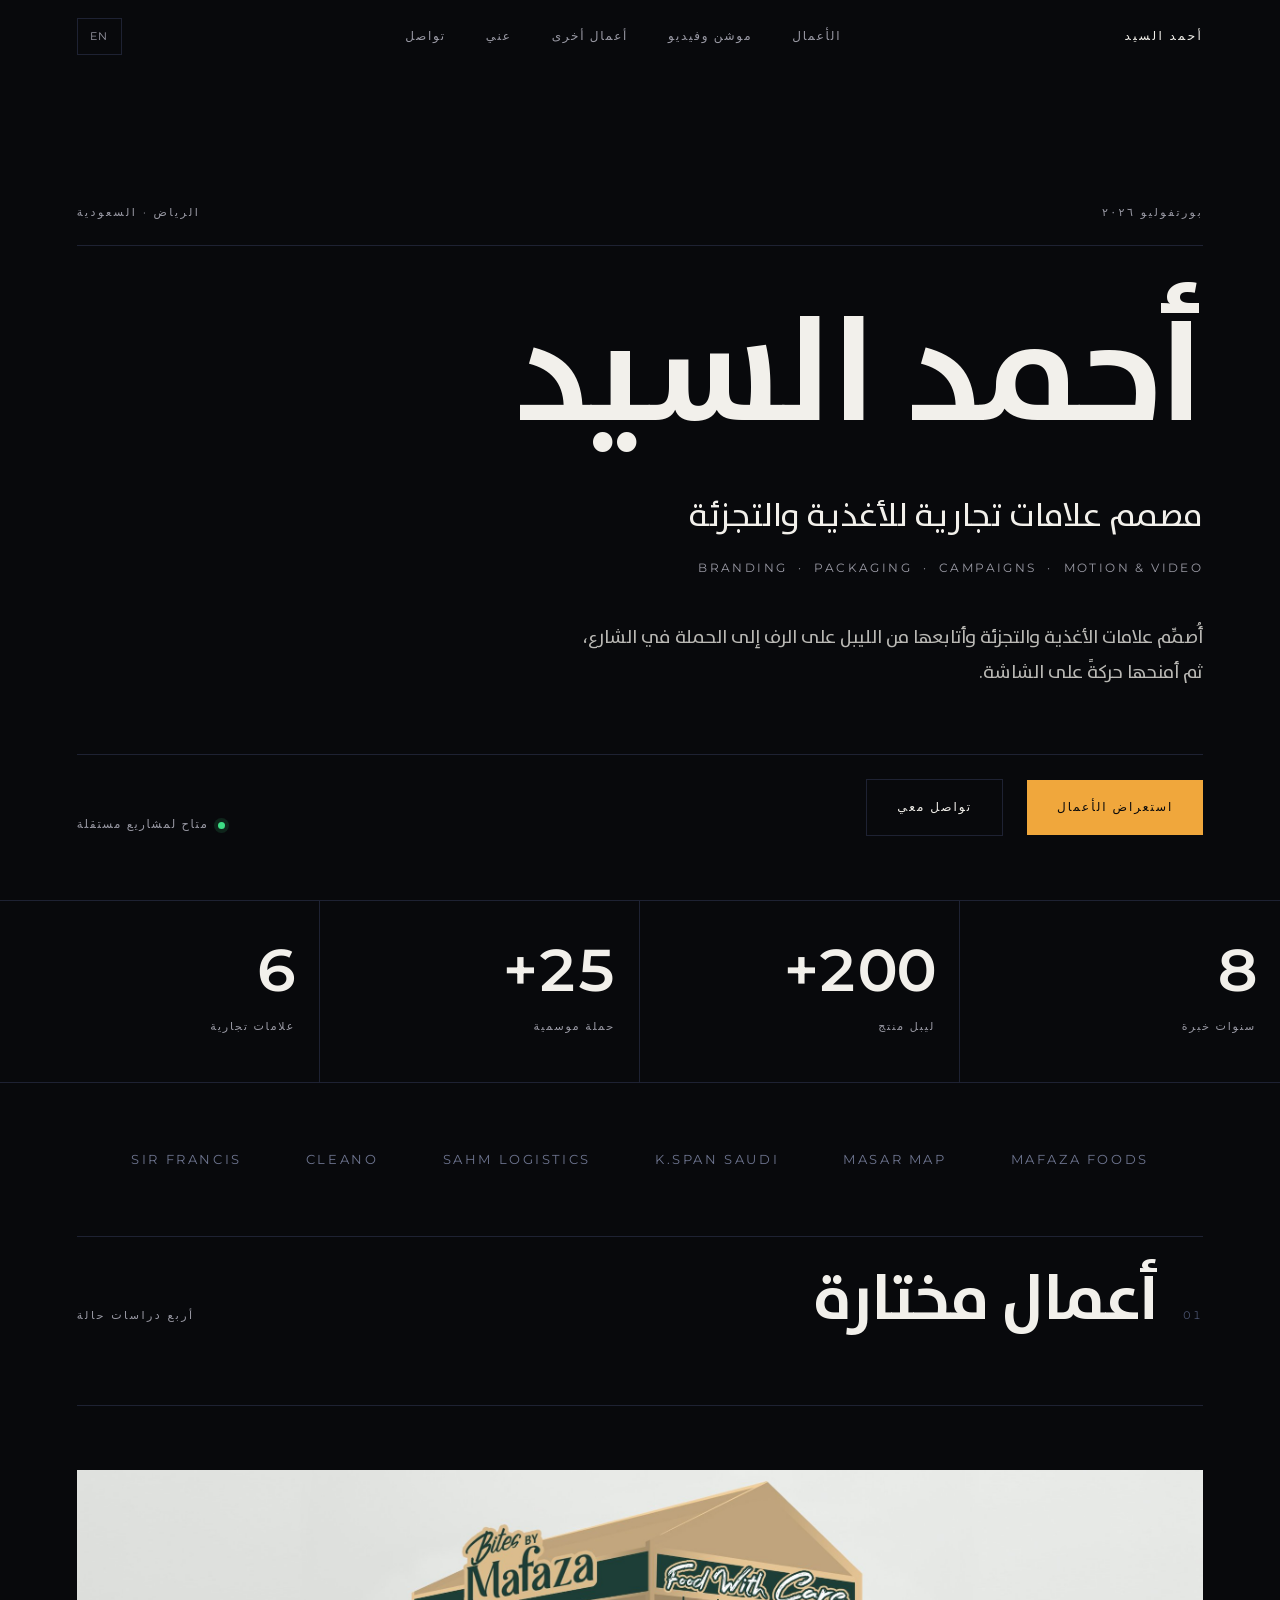
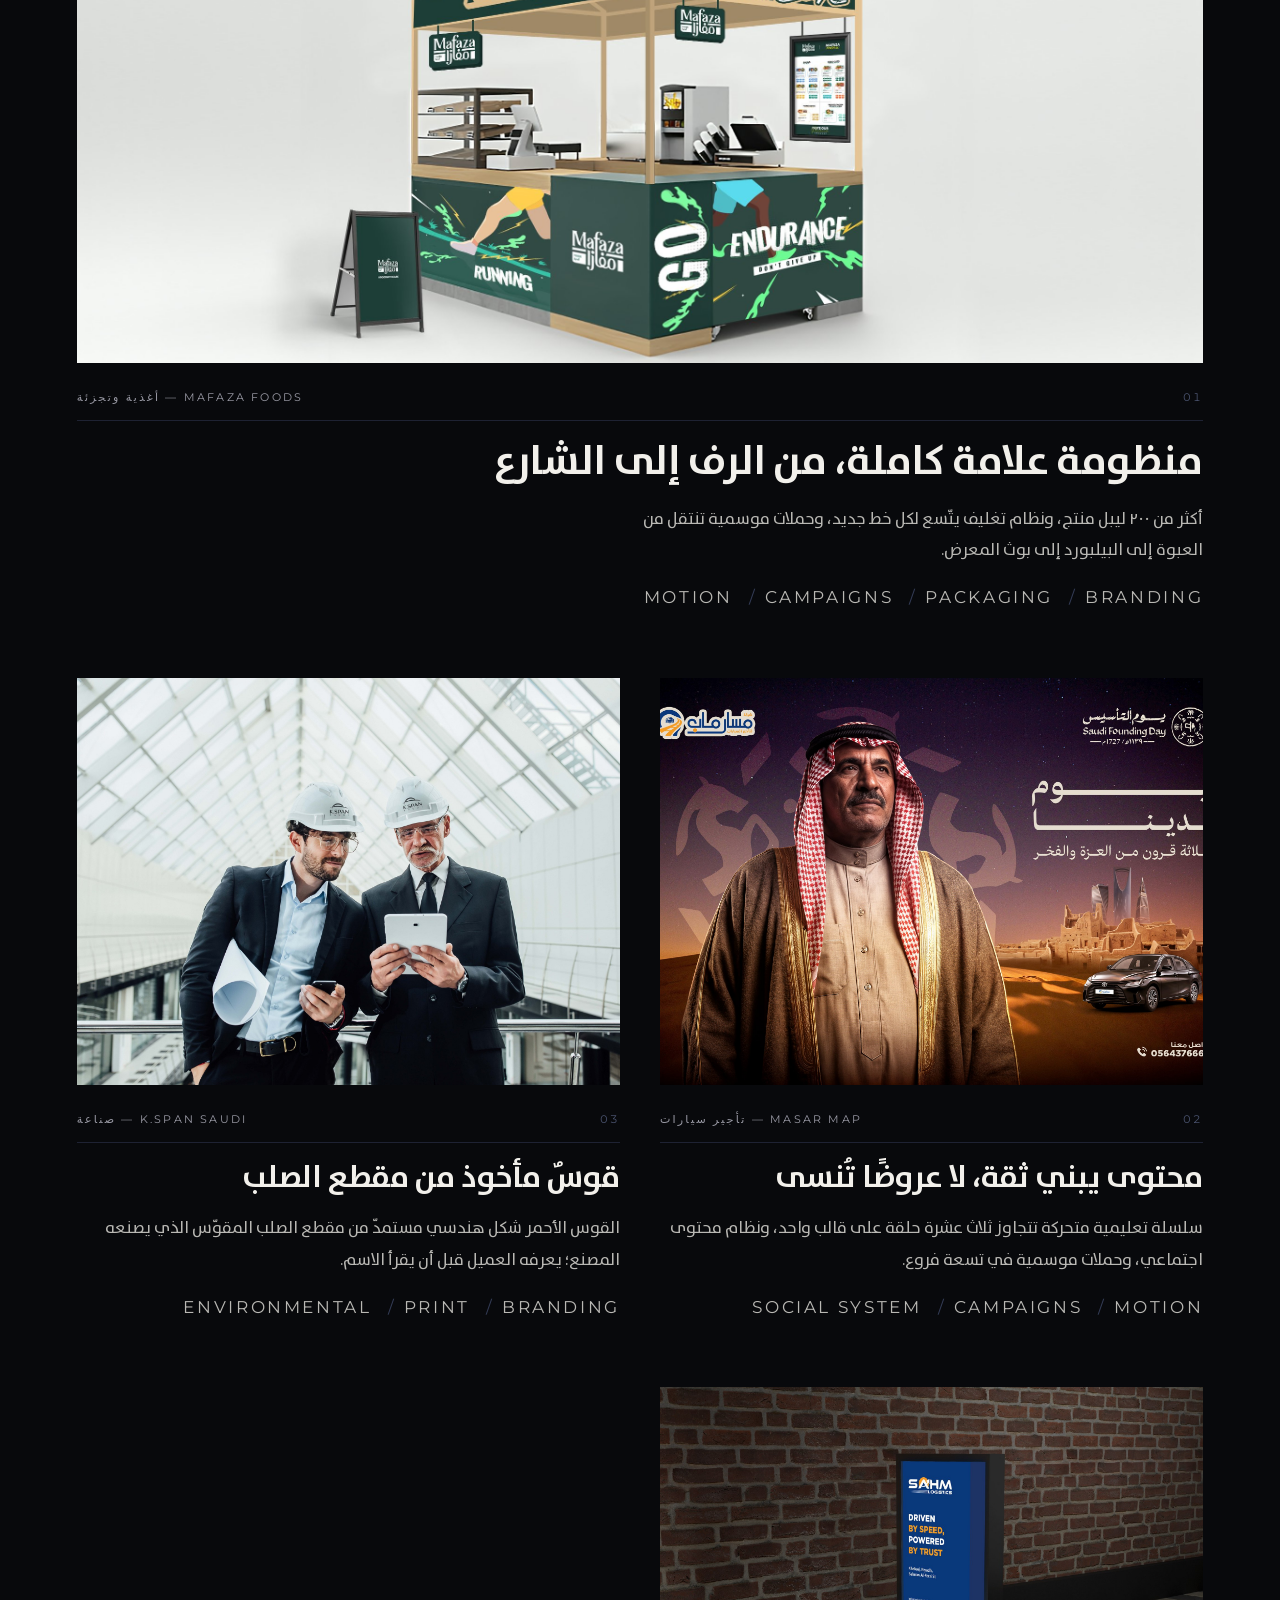
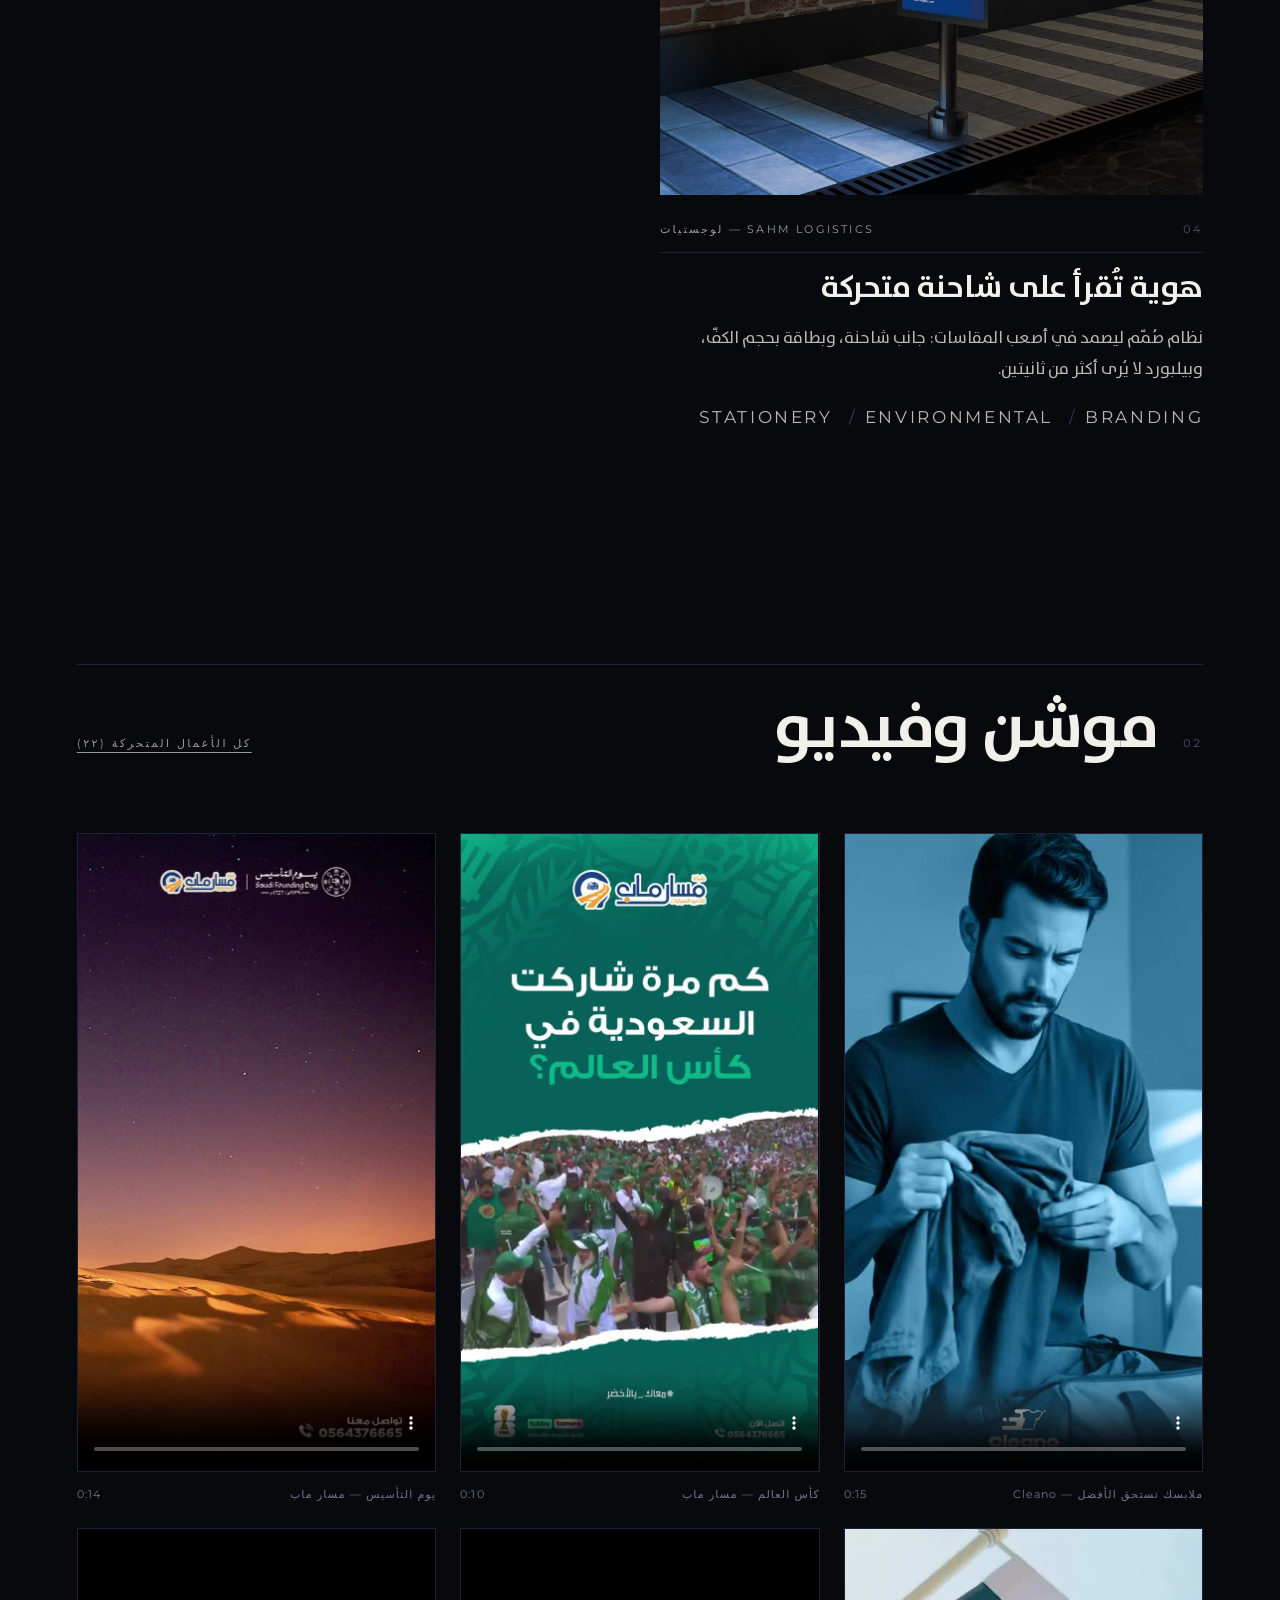
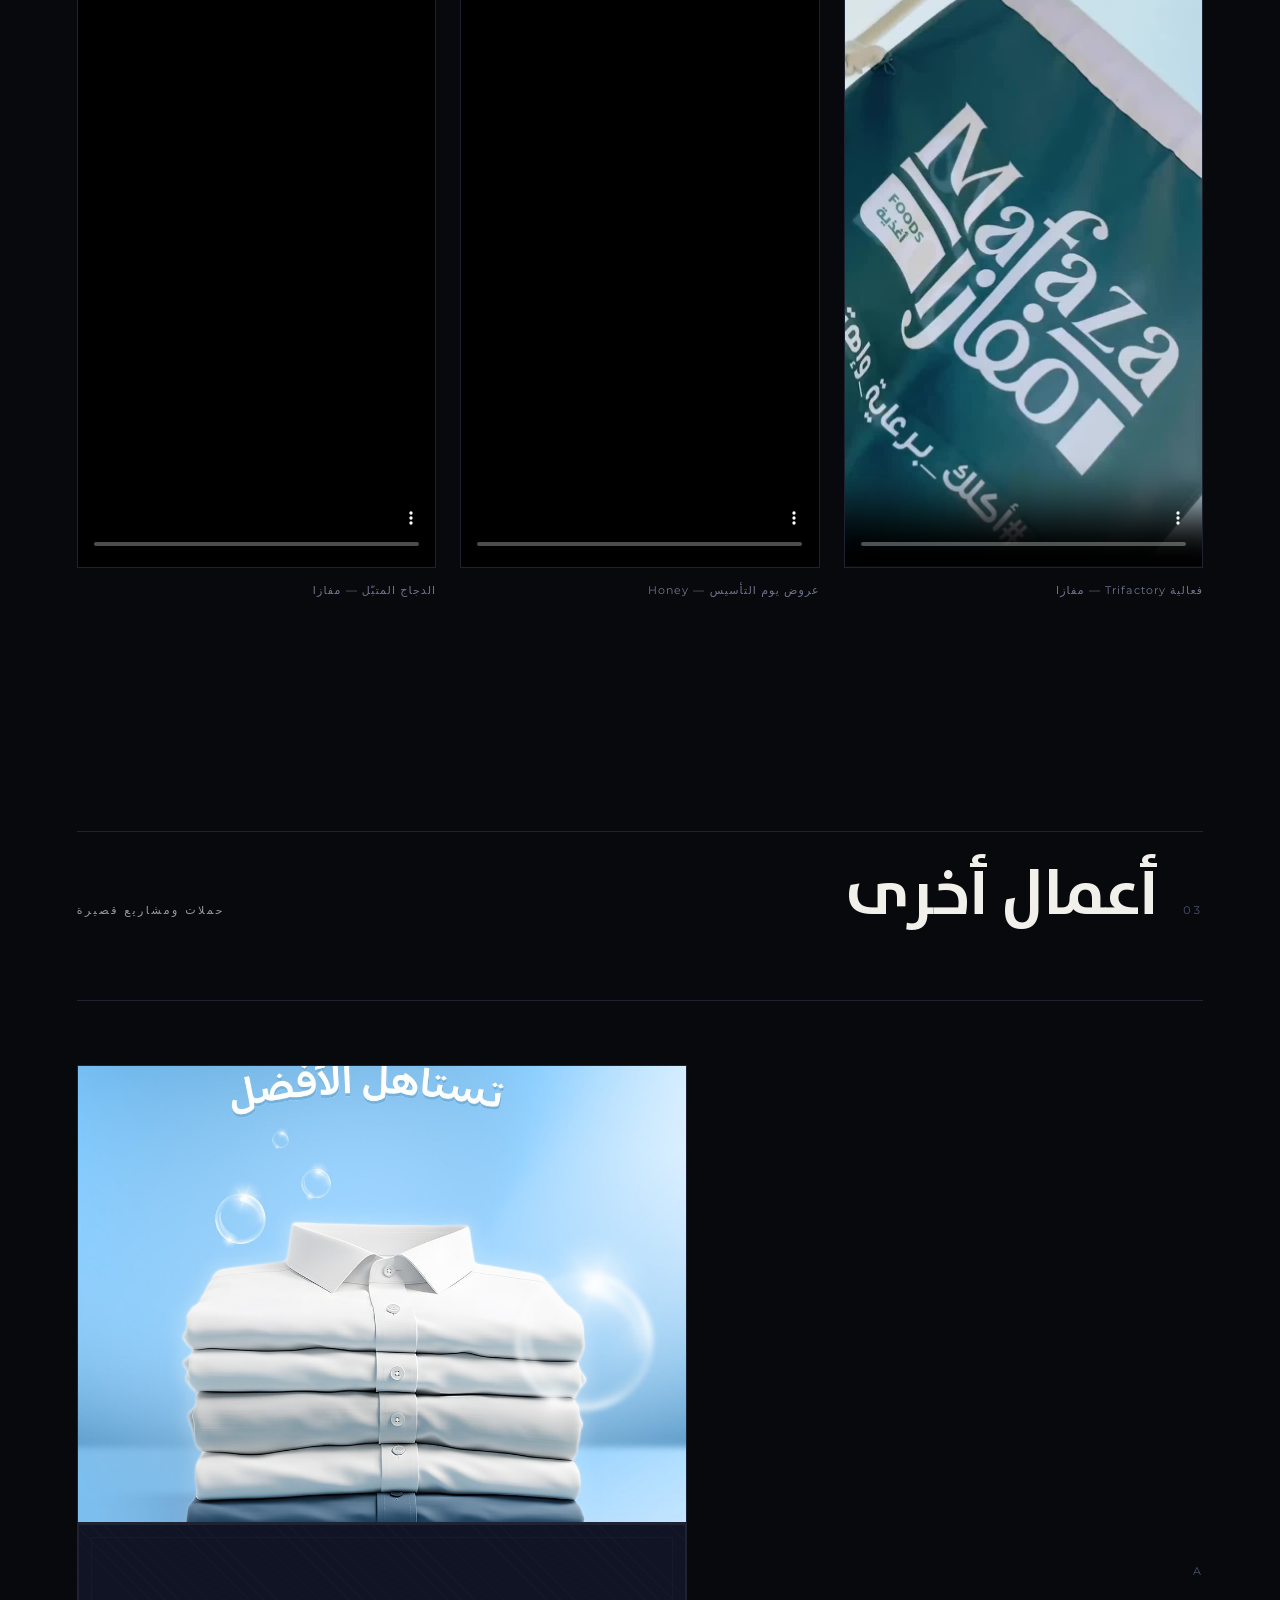
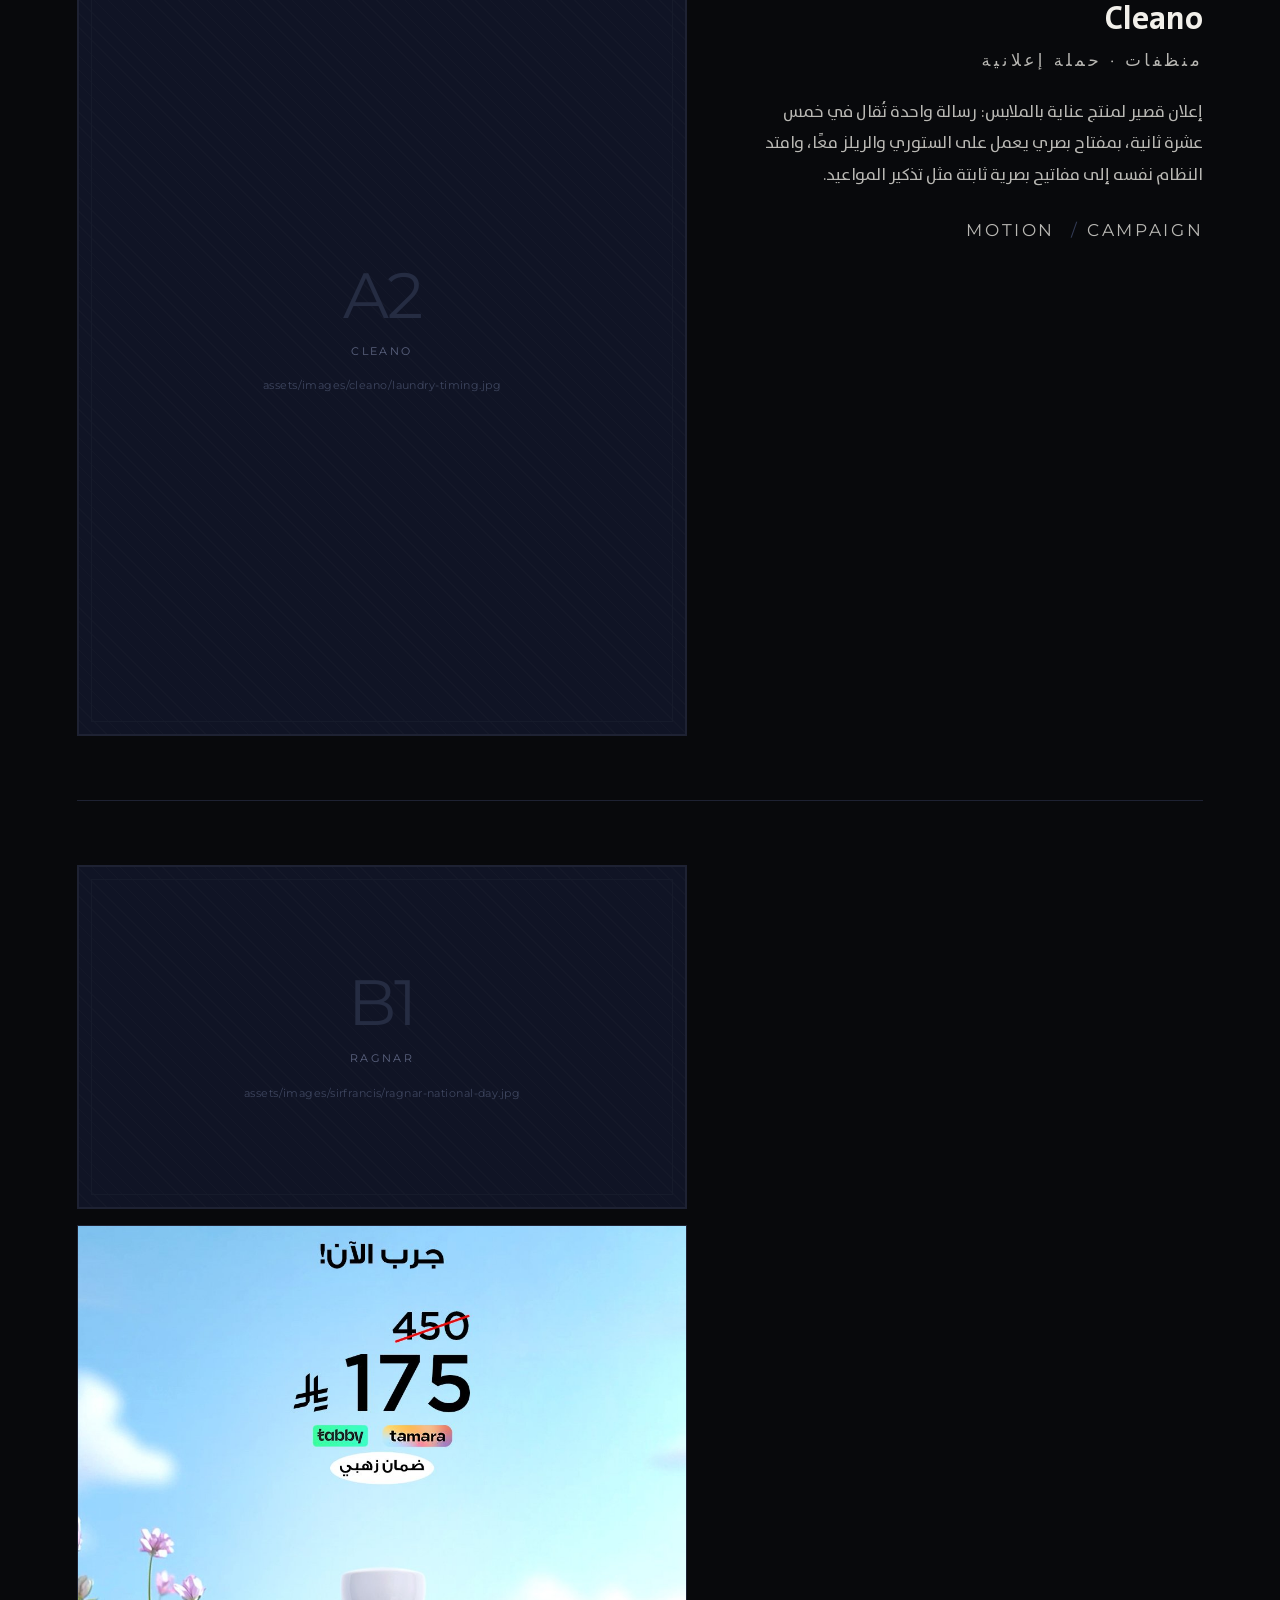
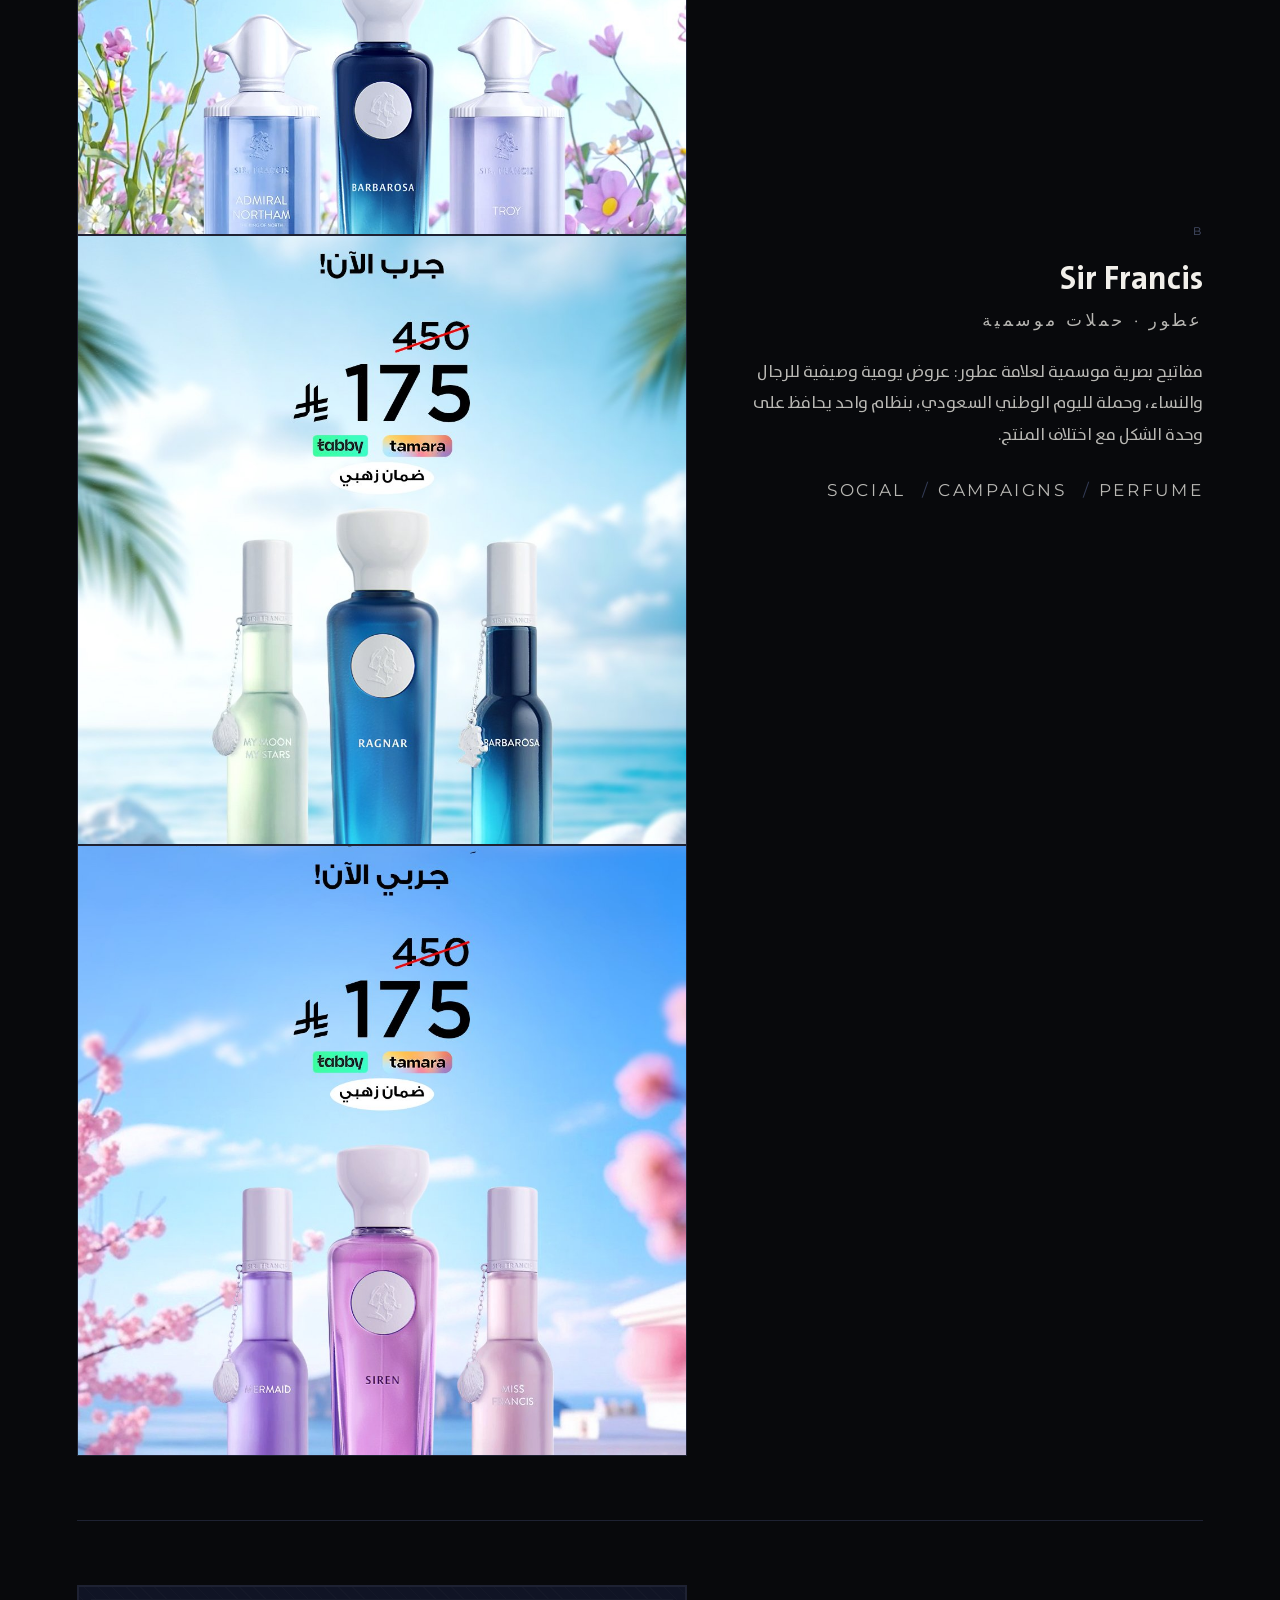
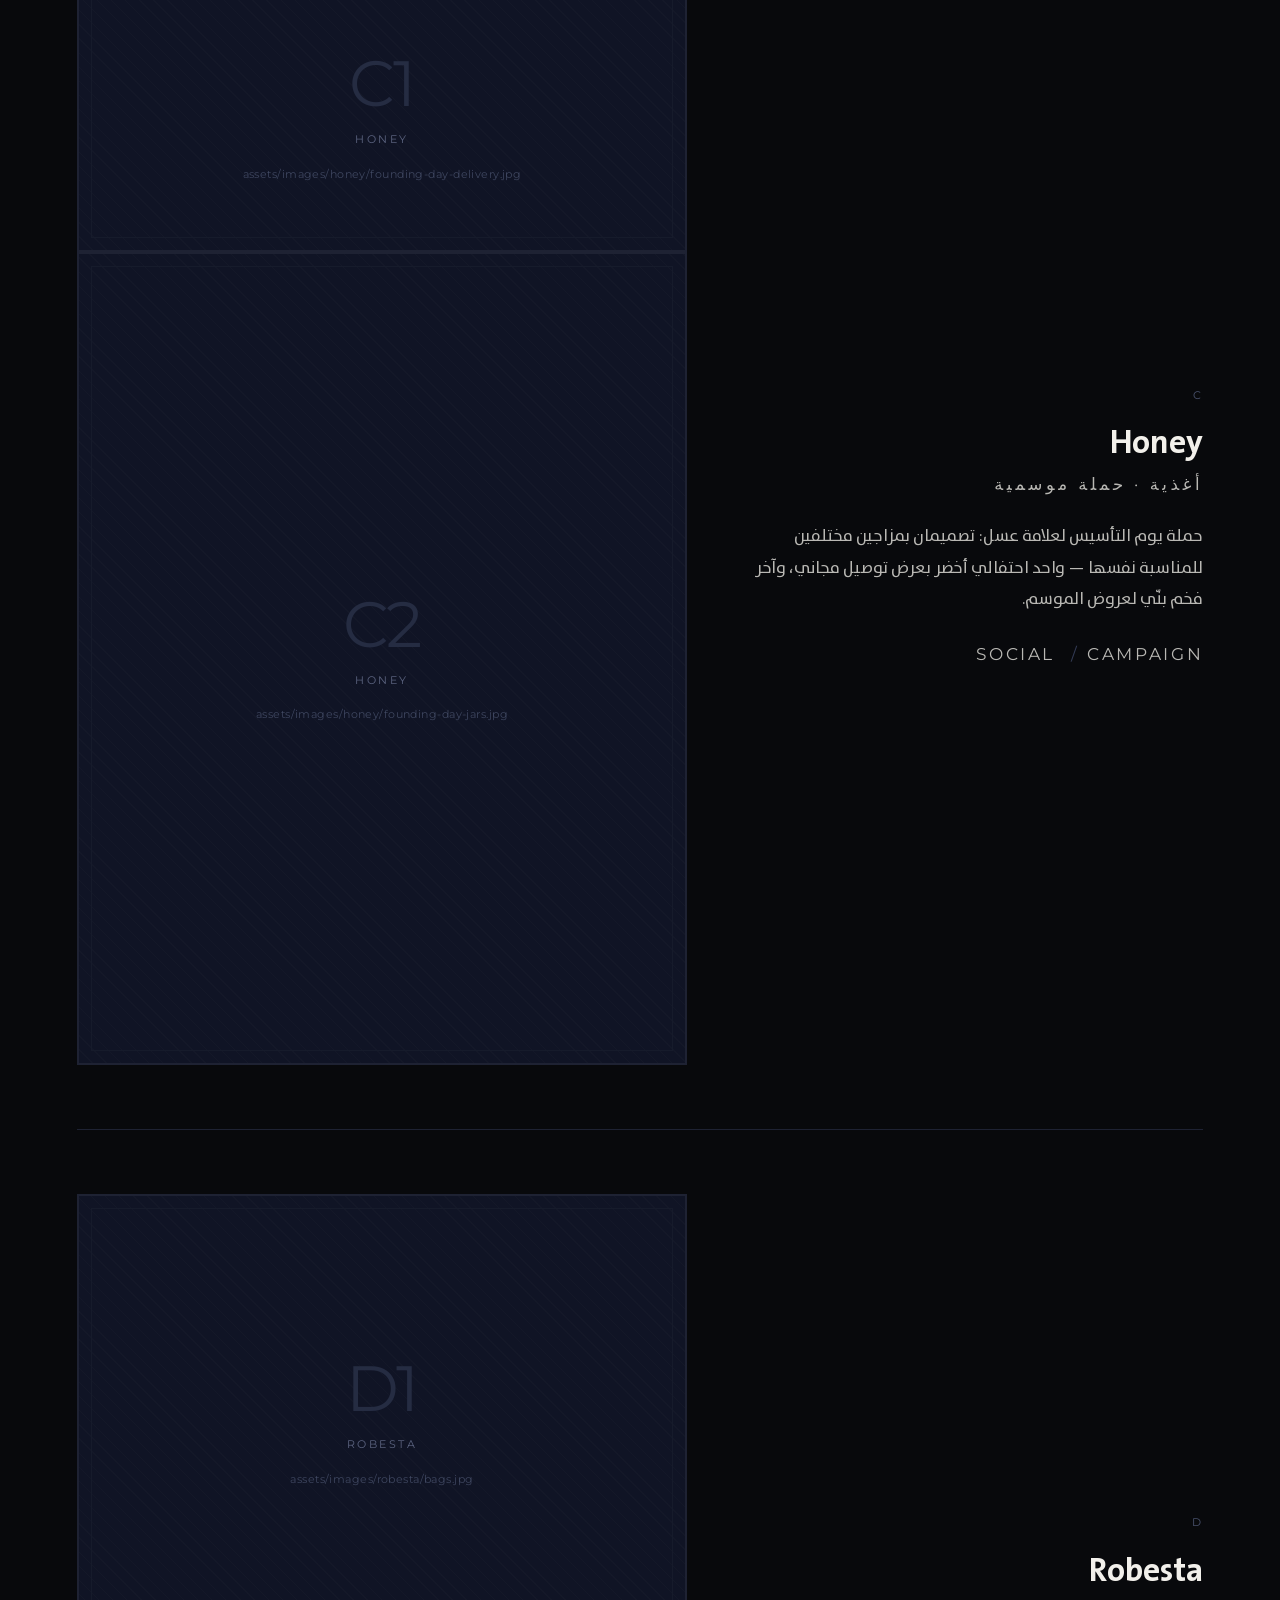
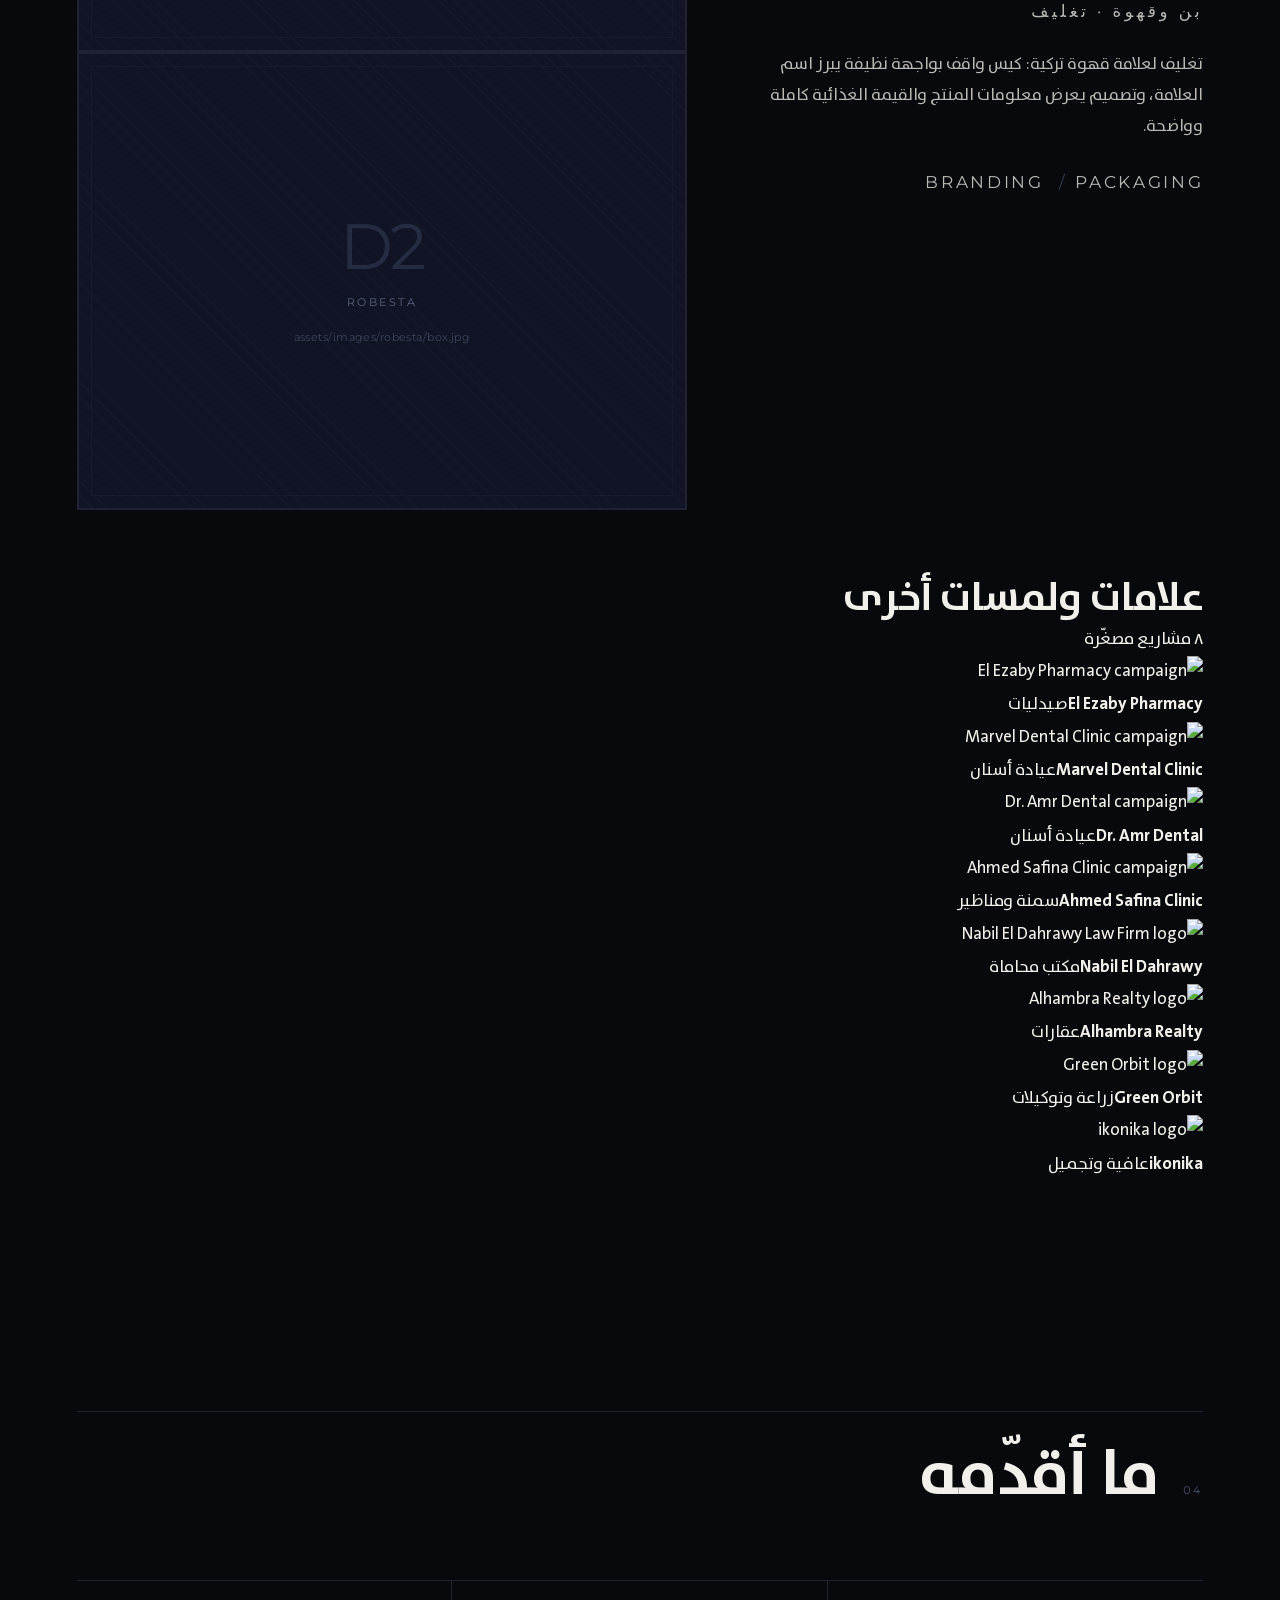
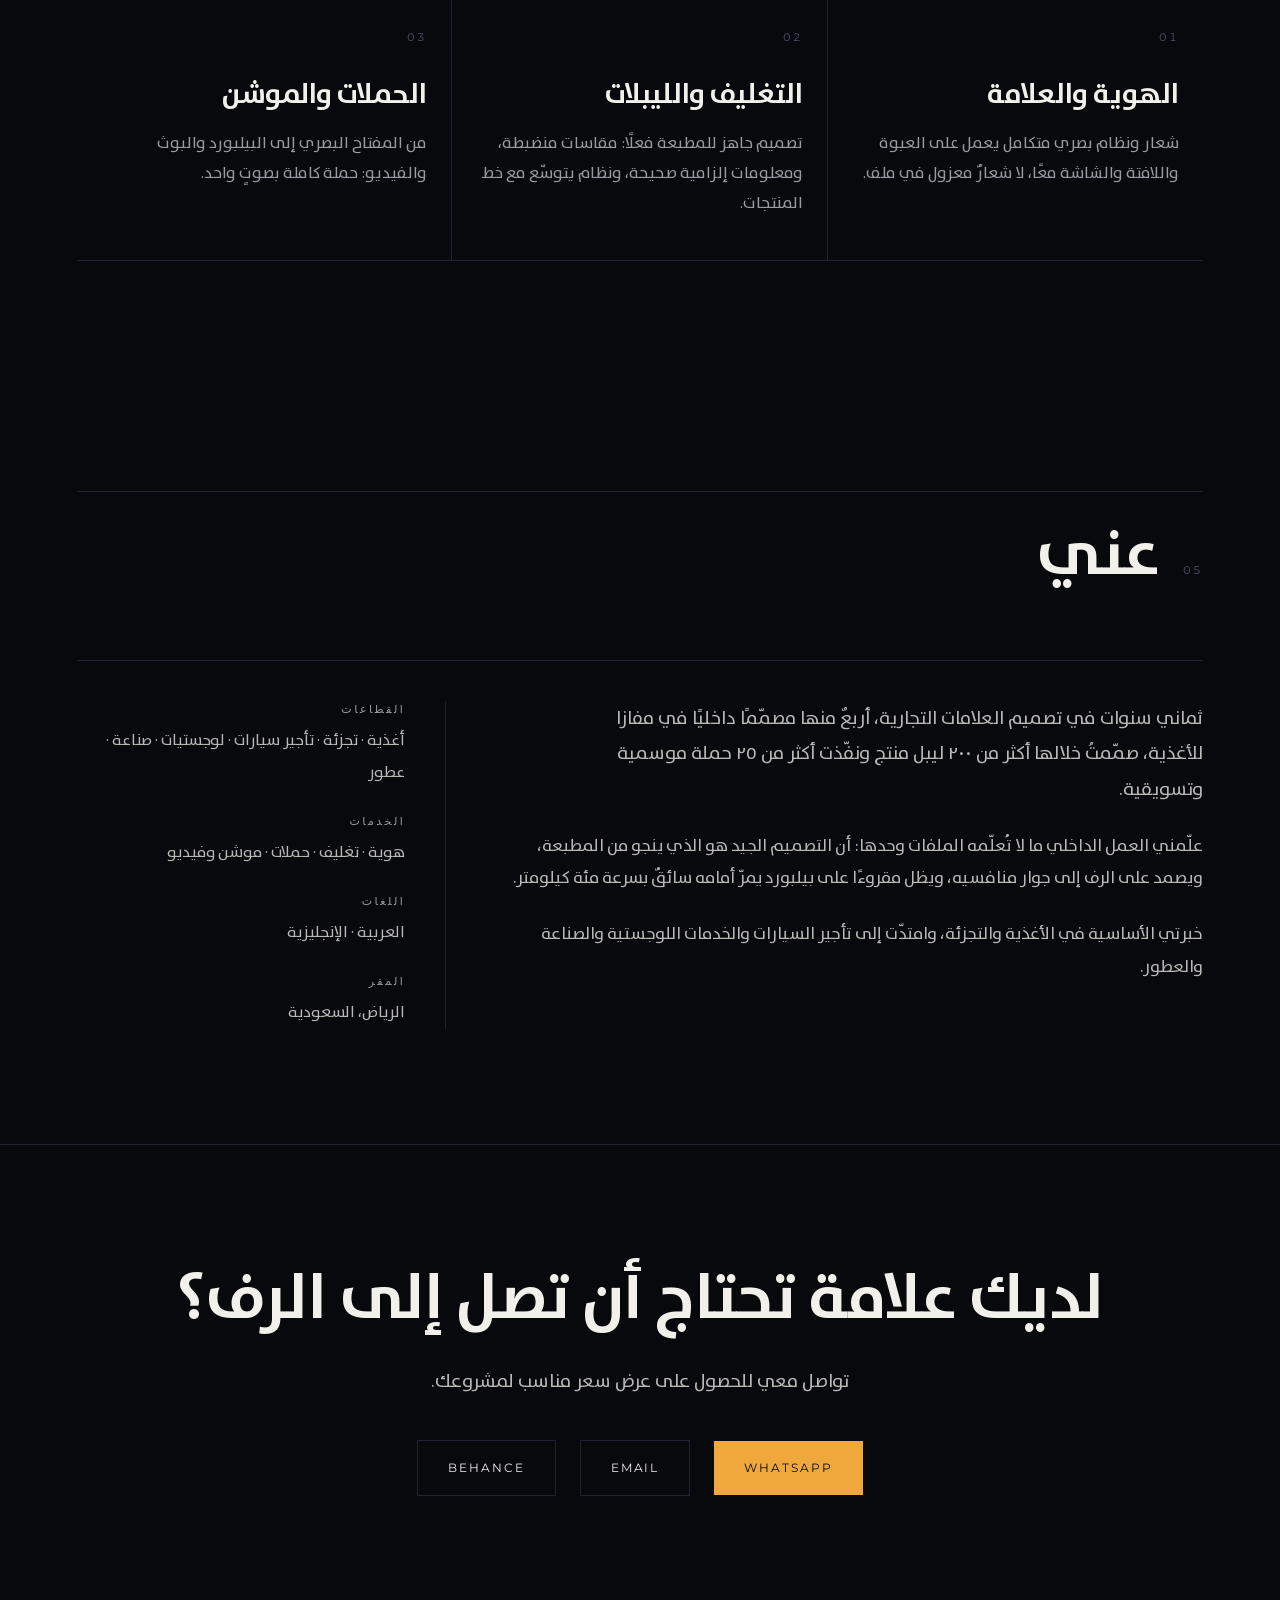
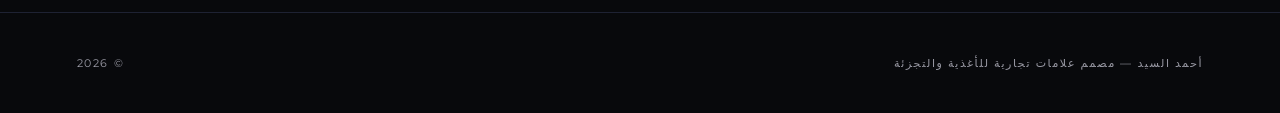
==== commit a518d245: "Update index.html" ====
--- a/index.html
+++ b/index.html
@@ -14,6 +14,8 @@
 <link rel="preconnect" href="https://fonts.gstatic.com" crossorigin>
 <link href="https://fonts.googleapis.com/css2?family=Montserrat:ital,wght@0,300;0,400;0,500;0,600;1,400&display=swap" rel="stylesheet">
 <link rel="stylesheet" href="assets/css/site.css">
+<link rel="stylesheet" href="assets/css/case.css">
+<style>:root{--brand-tint:#F0A73C}</style>
 </head>
 <body>
 
@@ -143,36 +145,14 @@
   </div>
 </section>
 
-<!-- ══════════ 5 · PACKAGING WALL (light band) ══════════ -->
-<section class="sec band">
+<!-- ══════════ 5 · MOTION ══════════ -->
+<section class="sec" id="motion">
   <div class="wrap">
     <div class="shead rv">
       <span class="idx">02</span>
       <div class="t">
-        <h2 data-ar="جدار التغليف" data-en="The Packaging Wall">جدار التغليف</h2>
-        <span class="meta" data-ar="نظام واحد · عشرات المنتجات" data-en="One system · dozens of products">نظام واحد · عشرات المنتجات</span>
-      </div>
-    </div>
-
-    <div class="rail rv" id="rail">
-      <figure><div class="frame r-1x1"><img src="assets/images/mafaza/char-argentinian.png" alt="Argentinian" loading="lazy" data-plate="A|CHARACTER|mafaza/char-argentinian.png"></div><figcaption class="cap"><span>Marinated · Argentinian</span></figcaption></figure>
-      <figure><div class="frame r-1x1"><img src="assets/images/mafaza/char-indian.png" alt="Indian" loading="lazy" data-plate="B|CHARACTER|mafaza/char-indian.png"></div><figcaption class="cap"><span>Marinated · Indian</span></figcaption></figure>
-      <figure><div class="frame r-1x1"><img src="assets/images/mafaza/char-mexican.png" alt="Mexican" loading="lazy" data-plate="C|CHARACTER|mafaza/char-mexican.png"></div><figcaption class="cap"><span>Marinated · Mexican</span></figcaption></figure>
-      <figure><div class="frame r-1x1"><img src="assets/images/mafaza/darts-stand.png" alt="Darts stand" loading="lazy" data-plate="D|STAND|mafaza/darts-stand.png"></div><figcaption class="cap"><span data-ar="ستاند نقطة بيع" data-en="Point-of-sale stand">ستاند نقطة بيع</span></figcaption></figure>
-      <figure><div class="frame r-1x1 bleed"><img src="assets/images/mafaza/truck.jpg" alt="Fleet livery" loading="lazy" data-plate="E|FLEET|mafaza/truck.jpg"></div><figcaption class="cap"><span data-ar="كسوة الأسطول" data-en="Fleet livery">كسوة الأسطول</span></figcaption></figure>
-      <figure><div class="frame r-1x1 bleed"><img src="assets/images/mafaza/booth.jpg" alt="Booth" loading="lazy" data-plate="F|BOOTH|mafaza/booth.jpg"></div><figcaption class="cap"><span data-ar="البوث والمعارض" data-en="Booth &amp; events">البوث والمعارض</span></figcaption></figure>
-    </div>
-  </div>
-</section>
-
-<!-- ══════════ 6 · MOTION ══════════ -->
-<section class="sec" id="motion">
-  <div class="wrap">
-    <div class="shead rv">
-      <span class="idx">03</span>
-      <div class="t">
         <h2 data-ar="موشن وفيديو" data-en="Motion &amp; Video">موشن وفيديو</h2>
-        <a class="meta" href="motion.html" style="text-decoration:underline;text-underline-offset:5px" data-ar="كل الأعمال المتحركة (١٦)" data-en="All motion work (16)">كل الأعمال المتحركة (١٦)</a>
+        <a class="meta" href="motion.html" style="text-decoration:underline;text-underline-offset:5px" data-ar="كل الأعمال المتحركة (٢٢)" data-en="All motion work (22)">كل الأعمال المتحركة (٢٢)</a>
       </div>
     </div>
 
@@ -211,29 +191,29 @@
       </figure>
       <figure>
         <div class="frame r-9x16">
-          <video controls preload="none" poster="assets/images/sirfrancis/video-poster.jpg" playsinline>
-            <source src="assets/video/sirfrancis-offers.mp4" type="video/mp4">
-          </video>
-        </div>
-        <figcaption class="cap"><span data-ar="عروض الموسم — Sir Francis" data-en="Season offers — Sir Francis">عروض الموسم — Sir Francis</span></figcaption>
-      </figure>
-      <figure>
-        <div class="frame r-9x16">
-          <video controls preload="none" poster="assets/images/masarmap/posters/masarmap-why-choose-us-poster.jpg" playsinline>
-            <source src="assets/video/masarmap-why-choose-us.mp4" type="video/mp4">
-          </video>
-        </div>
-        <figcaption class="cap"><span data-ar="لماذا مسار ماب؟" data-en="Why Masar Map?">لماذا مسار ماب؟</span></figcaption>
-      </figure>
-    </div>
-  </div>
-</section>
-
-<!-- ══════════ 7 · MORE WORK ══════════ -->
+          <video controls preload="none" poster="assets/images/honey/video-poster.jpg" playsinline>
+            <source src="assets/video/honey-founding-day.mp4" type="video/mp4">
+          </video>
+        </div>
+        <figcaption class="cap"><span data-ar="عروض يوم التأسيس — Honey" data-en="Founding Day offers — Honey">عروض يوم التأسيس — Honey</span></figcaption>
+      </figure>
+      <figure>
+        <div class="frame r-9x16">
+          <video controls preload="none" poster="assets/images/mafaza/metabbal/hero-trio-poster.jpg" playsinline>
+            <source src="assets/video/metabbal/hero-trio.mp4" type="video/mp4">
+          </video>
+        </div>
+        <figcaption class="cap"><span data-ar="الدجاج المتبّل — مفازا" data-en="Metabbal — Mafaza">الدجاج المتبّل — مفازا</span></figcaption>
+      </figure>
+    </div>
+  </div>
+</section>
+
+<!-- ══════════ 6 · MORE WORK ══════════ -->
 <section class="sec" id="more">
   <div class="wrap">
     <div class="shead rv">
-      <span class="idx">04</span>
+      <span class="idx">03</span>
       <div class="t">
         <h2 data-ar="أعمال أخرى" data-en="More Work">أعمال أخرى</h2>
         <span class="meta" data-ar="حملات ومشاريع قصيرة" data-en="Campaigns &amp; short projects">حملات ومشاريع قصيرة</span>
@@ -245,11 +225,12 @@
         <span class="idx">A</span>
         <h3>Cleano</h3>
         <p class="meta" data-ar="منظفات · حملة إعلانية" data-en="Home care · Ad campaign">منظفات · حملة إعلانية</p>
-        <p data-ar="إعلان قصير لمنتج عناية بالملابس: رسالة واحدة تُقال في خمس عشرة ثانية، بمفتاح بصري يعمل على الستوري والريلز معًا." data-en="A short spot for a fabric-care product: one message told in fifteen seconds, on a key visual that works for both stories and reels.">إعلان قصير لمنتج عناية بالملابس: رسالة واحدة تُقال في خمس عشرة ثانية، بمفتاح بصري يعمل على الستوري والريلز معًا.</p>
+        <p data-ar="إعلان قصير لمنتج عناية بالملابس: رسالة واحدة تُقال في خمس عشرة ثانية، بمفتاح بصري يعمل على الستوري والريلز معًا، وامتد النظام نفسه إلى مفاتيح بصرية ثابتة مثل تذكير المواعيد." data-en="A short spot for a fabric-care product: one message told in fifteen seconds, on a key visual that works for both stories and reels — the same system extended into static key visuals like this scheduling reminder.">إعلان قصير لمنتج عناية بالملابس: رسالة واحدة تُقال في خمس عشرة ثانية، بمفتاح بصري يعمل على الستوري والريلز معًا، وامتد النظام نفسه إلى مفاتيح بصرية ثابتة مثل تذكير المواعيد.</p>
         <p class="tags"><span>Campaign</span><span>Motion</span></p>
       </div>
-      <div class="alt-med">
+      <div class="alt-med duo">
         <div class="frame r-4x3"><img src="assets/images/cleano/hero.jpg" alt="Cleano campaign" loading="lazy" data-plate="A|CLEANO|cleano/hero.jpg"></div>
+        <div class="frame r-3x4c"><img src="assets/images/cleano/laundry-timing.jpg" alt="Cleano always-on-time key visual" loading="lazy" data-plate="A2|CLEANO|cleano/laundry-timing.jpg"></div>
       </div>
     </div>
 
@@ -257,24 +238,94 @@
       <div class="alt-txt">
         <span class="idx">B</span>
         <h3>Sir Francis</h3>
-        <p class="meta" data-ar="أزياء وتجزئة · حملات موسمية" data-en="Fashion retail · Seasonal campaigns">أزياء وتجزئة · حملات موسمية</p>
-        <p data-ar="مفاتيح بصرية موسمية لمتجر أزياء: عروض يومية وصيفية للرجال والنساء، بنظام واحد يحافظ على وحدة الشكل مع اختلاف المنتج." data-en="Seasonal key visuals for a fashion store: daily and summer offers for men and women, on a single system that keeps one look across changing product.">مفاتيح بصرية موسمية لمتجر أزياء: عروض يومية وصيفية للرجال والنساء، بنظام واحد يحافظ على وحدة الشكل مع اختلاف المنتج.</p>
-        <p class="tags"><span>Retail</span><span>Campaigns</span><span>Social</span></p>
-      </div>
-      <div class="alt-med tri">
-        <div class="frame r-1x1"><img src="assets/images/sirfrancis/daily-men.jpg" alt="Sir Francis daily" loading="lazy" data-plate="B1|DAILY|sirfrancis/daily-men.jpg"></div>
-        <div class="frame r-1x1"><img src="assets/images/sirfrancis/summer-men.jpg" alt="Sir Francis summer men" loading="lazy" data-plate="B2|SUMMER|sirfrancis/summer-men.jpg"></div>
-        <div class="frame r-1x1"><img src="assets/images/sirfrancis/summer-women.jpg" alt="Sir Francis summer women" loading="lazy" data-plate="B3|SUMMER|sirfrancis/summer-women.jpg"></div>
-      </div>
-    </div>
-  </div>
-</section>
-
-<!-- ══════════ 8 · SERVICES ══════════ -->
+        <p class="meta" data-ar="عطور · حملات موسمية" data-en="Perfume · Seasonal campaigns">عطور · حملات موسمية</p>
+        <p data-ar="مفاتيح بصرية موسمية لعلامة عطور: عروض يومية وصيفية للرجال والنساء، وحملة لليوم الوطني السعودي، بنظام واحد يحافظ على وحدة الشكل مع اختلاف المنتج." data-en="Seasonal key visuals for a perfume brand: daily and summer offers for men and women, plus a Saudi National Day campaign, on a single system that keeps one look across changing product.">مفاتيح بصرية موسمية لعلامة عطور: عروض يومية وصيفية للرجال والنساء، وحملة لليوم الوطني السعودي، بنظام واحد يحافظ على وحدة الشكل مع اختلاف المنتج.</p>
+        <p class="tags"><span>Perfume</span><span>Campaigns</span><span>Social</span></p>
+      </div>
+      <div class="alt-med">
+        <div class="frame r-16x9" style="margin-block-end:var(--s2)"><img src="assets/images/sirfrancis/ragnar-national-day.jpg" alt="Sir Francis Ragnar, Saudi National Day campaign" loading="lazy" data-plate="B1|RAGNAR|sirfrancis/ragnar-national-day.jpg"></div>
+        <div class="tri-sub">
+          <div class="frame r-1x1"><img src="assets/images/sirfrancis/daily-men.jpg" alt="Sir Francis daily" loading="lazy" data-plate="B2|DAILY|sirfrancis/daily-men.jpg"></div>
+          <div class="frame r-1x1"><img src="assets/images/sirfrancis/summer-men.jpg" alt="Sir Francis summer men" loading="lazy" data-plate="B3|SUMMER|sirfrancis/summer-men.jpg"></div>
+          <div class="frame r-1x1"><img src="assets/images/sirfrancis/summer-women.jpg" alt="Sir Francis summer women" loading="lazy" data-plate="B4|SUMMER|sirfrancis/summer-women.jpg"></div>
+        </div>
+      </div>
+    </div>
+
+    <div class="alt rv">
+      <div class="alt-txt">
+        <span class="idx">C</span>
+        <h3>Honey</h3>
+        <p class="meta" data-ar="أغذية · حملة موسمية" data-en="Food · Seasonal campaign">أغذية · حملة موسمية</p>
+        <p data-ar="حملة يوم التأسيس لعلامة عسل: تصميمان بمزاجين مختلفين للمناسبة نفسها — واحد احتفالي أخضر بعرض توصيل مجاني، وآخر فخم بنّي لعروض الموسم." data-en="A Founding Day campaign for a honey brand: two moods for the same occasion — a festive green design built around a free-delivery offer, and a richer brown design for the seasonal offers.">حملة يوم التأسيس لعلامة عسل: تصميمان بمزاجين مختلفين للمناسبة نفسها — واحد احتفالي أخضر بعرض توصيل مجاني، وآخر فخم بنّي لعروض الموسم.</p>
+        <p class="tags"><span>Campaign</span><span>Social</span></p>
+      </div>
+      <div class="alt-med duo">
+        <div class="frame r-wide"><img src="assets/images/honey/founding-day-delivery.jpg" alt="Honey Founding Day, free delivery key visual" loading="lazy" data-plate="C1|HONEY|honey/founding-day-delivery.jpg"></div>
+        <div class="frame r-3x4c"><img src="assets/images/honey/founding-day-jars.jpg" alt="Honey Founding Day, seasonal offers key visual" loading="lazy" data-plate="C2|HONEY|honey/founding-day-jars.jpg"></div>
+      </div>
+    </div>
+
+    <div class="alt rv">
+      <div class="alt-txt">
+        <span class="idx">D</span>
+        <h3>Robesta</h3>
+        <p class="meta" data-ar="بن وقهوة · تغليف" data-en="Coffee · Packaging">بن وقهوة · تغليف</p>
+        <p data-ar="تغليف لعلامة قهوة تركية: كيس واقف بواجهة نظيفة يبرز اسم العلامة، وتصميم يعرض معلومات المنتج والقيمة الغذائية كاملة وواضحة." data-en="Packaging for a Turkish coffee brand: a stand-up pouch with a clean face that leads with the brand name, designed to carry full product and nutrition information clearly.">تغليف لعلامة قهوة تركية: كيس واقف بواجهة نظيفة يبرز اسم العلامة، وتصميم يعرض معلومات المنتج والقيمة الغذائية كاملة وواضحة.</p>
+        <p class="tags"><span>Packaging</span><span>Branding</span></p>
+      </div>
+      <div class="alt-med duo">
+        <div class="frame r-4x3c"><img src="assets/images/robesta/bags.jpg" alt="Robesta coffee, standing pouches" loading="lazy" data-plate="D1|ROBESTA|robesta/bags.jpg"></div>
+        <div class="frame r-4x3c"><img src="assets/images/robesta/box.jpg" alt="Robesta coffee, flat pack with nutrition facts" loading="lazy" data-plate="D2|ROBESTA|robesta/box.jpg"></div>
+      </div>
+    </div>
+
+    <div class="sub-head rv">
+      <h3 data-ar="علامات ولمسات أخرى" data-en="Other brands &amp; touches">علامات ولمسات أخرى</h3>
+      <span data-ar="٨ مشاريع مصغّرة" data-en="8 smaller projects">٨ مشاريع مصغّرة</span>
+    </div>
+    <div class="logofolio rv">
+      <div class="lf-item lf-photo">
+        <div class="lf-media"><img src="assets/images/otherworks/elezaby.jpg" alt="El Ezaby Pharmacy campaign" loading="lazy"></div>
+        <div class="lf-cap"><b>El Ezaby Pharmacy</b><span data-ar="صيدليات" data-en="Pharmacy">صيدليات</span></div>
+      </div>
+      <div class="lf-item lf-photo">
+        <div class="lf-media"><img src="assets/images/otherworks/marvel-dental.jpg" alt="Marvel Dental Clinic campaign" loading="lazy"></div>
+        <div class="lf-cap"><b>Marvel Dental Clinic</b><span data-ar="عيادة أسنان" data-en="Dental clinic">عيادة أسنان</span></div>
+      </div>
+      <div class="lf-item lf-photo">
+        <div class="lf-media"><img src="assets/images/otherworks/amr-dental.jpg" alt="Dr. Amr Dental campaign" loading="lazy"></div>
+        <div class="lf-cap"><b>Dr. Amr Dental</b><span data-ar="عيادة أسنان" data-en="Dental clinic">عيادة أسنان</span></div>
+      </div>
+      <div class="lf-item lf-photo">
+        <div class="lf-media"><img src="assets/images/otherworks/ahmed-safina-clinic.jpg" alt="Ahmed Safina Clinic campaign" loading="lazy"></div>
+        <div class="lf-cap"><b>Ahmed Safina Clinic</b><span data-ar="سمنة ومناظير" data-en="Bariatric clinic">سمنة ومناظير</span></div>
+      </div>
+      <div class="lf-item">
+        <div class="lf-media"><img src="assets/images/otherworks/nabil-eldahrawy-logo.png" alt="Nabil El Dahrawy Law Firm logo" loading="lazy"></div>
+        <div class="lf-cap"><b>Nabil El Dahrawy</b><span data-ar="مكتب محاماة" data-en="Law firm">مكتب محاماة</span></div>
+      </div>
+      <div class="lf-item">
+        <div class="lf-media"><img src="assets/images/otherworks/alhambra-realty-logo.png" alt="Alhambra Realty logo" loading="lazy"></div>
+        <div class="lf-cap"><b>Alhambra Realty</b><span data-ar="عقارات" data-en="Real estate">عقارات</span></div>
+      </div>
+      <div class="lf-item">
+        <div class="lf-media"><img src="assets/images/otherworks/green-orbit-logo.png" alt="Green Orbit logo" loading="lazy"></div>
+        <div class="lf-cap"><b>Green Orbit</b><span data-ar="زراعة وتوكيلات" data-en="Agriculture &amp; agencies">زراعة وتوكيلات</span></div>
+      </div>
+      <div class="lf-item">
+        <div class="lf-media"><img src="assets/images/otherworks/ikonika-logo.png" alt="ikonika logo" loading="lazy"></div>
+        <div class="lf-cap"><b>ikonika</b><span data-ar="عافية وتجميل" data-en="Wellness &amp; beauty">عافية وتجميل</span></div>
+      </div>
+    </div>
+  </div>
+</section>
+
+<!-- ══════════ 7 · SERVICES ══════════ -->
 <section class="sec">
   <div class="wrap">
     <div class="shead rv">
-      <span class="idx">05</span>
+      <span class="idx">04</span>
       <div class="t"><h2 data-ar="ما أقدّمه" data-en="What I Do">ما أقدّمه</h2></div>
     </div>
     <div class="svc rv">
@@ -297,21 +348,21 @@
   </div>
 </section>
 
-<!-- ══════════ 9 · ABOUT ══════════ -->
+<!-- ══════════ 8 · ABOUT ══════════ -->
 <section class="sec" id="about">
   <div class="wrap">
     <div class="shead rv">
-      <span class="idx">06</span>
+      <span class="idx">05</span>
       <div class="t"><h2 data-ar="عني" data-en="About">عني</h2></div>
     </div>
     <div class="about rv">
       <div>
         <p class="lede" data-ar="ثماني سنوات في تصميم العلامات التجارية، أربعٌ منها مصمّمًا داخليًا في مفازا للأغذية، صمّمتُ خلالها أكثر من ٢٠٠ ليبل منتج ونفّذت أكثر من ٢٥ حملة موسمية وتسويقية." data-en="Eight years designing brands, four of them in-house at Mafaza Foods, where I designed over 200 product labels and delivered more than 25 seasonal and marketing campaigns.">ثماني سنوات في تصميم العلامات التجارية، أربعٌ منها مصمّمًا داخليًا في مفازا للأغذية، صمّمتُ خلالها أكثر من ٢٠٠ ليبل منتج ونفّذت أكثر من ٢٥ حملة موسمية وتسويقية.</p>
         <p data-ar="علّمني العمل الداخلي ما لا تُعلّمه الملفات وحدها: أن التصميم الجيد هو الذي ينجو من المطبعة، ويصمد على الرف إلى جوار منافسيه، ويظل مقروءًا على بيلبورد يمرّ أمامه سائقٌ بسرعة مئة كيلومتر." data-en="Working in-house taught me what files alone never do: good design is the design that survives the print run, holds its ground on a shelf beside its competitors, and stays readable on a billboard passed at a hundred kilometres an hour.">علّمني العمل الداخلي ما لا تُعلّمه الملفات وحدها: أن التصميم الجيد هو الذي ينجو من المطبعة، ويصمد على الرف إلى جوار منافسيه، ويظل مقروءًا على بيلبورد يمرّ أمامه سائقٌ بسرعة مئة كيلومتر.</p>
-        <p data-ar="خبرتي الأساسية في الأغذية والتجزئة، وامتدّت إلى تأجير السيارات والخدمات اللوجستية والصناعة والأزياء." data-en="Food and retail is my core; my work has also extended into car rental, logistics, manufacturing and fashion.">خبرتي الأساسية في الأغذية والتجزئة، وامتدّت إلى تأجير السيارات والخدمات اللوجستية والصناعة والأزياء.</p>
+        <p data-ar="خبرتي الأساسية في الأغذية والتجزئة، وامتدّت إلى تأجير السيارات والخدمات اللوجستية والصناعة والعطور." data-en="Food and retail is my core; my work has also extended into car rental, logistics, manufacturing and perfume.">خبرتي الأساسية في الأغذية والتجزئة، وامتدّت إلى تأجير السيارات والخدمات اللوجستية والصناعة والعطور.</p>
       </div>
       <aside class="facts">
-        <div><b class="meta" data-ar="القطاعات" data-en="Sectors">القطاعات</b><span data-ar="أغذية · تجزئة · تأجير سيارات · لوجستيات · صناعة · أزياء" data-en="Food · Retail · Car rental · Logistics · Manufacturing · Fashion">أغذية · تجزئة · تأجير سيارات · لوجستيات · صناعة · أزياء</span></div>
+        <div><b class="meta" data-ar="القطاعات" data-en="Sectors">القطاعات</b><span data-ar="أغذية · تجزئة · تأجير سيارات · لوجستيات · صناعة · عطور" data-en="Food · Retail · Car rental · Logistics · Manufacturing · Perfume">أغذية · تجزئة · تأجير سيارات · لوجستيات · صناعة · عطور</span></div>
         <div><b class="meta" data-ar="الخدمات" data-en="Services">الخدمات</b><span data-ar="هوية · تغليف · حملات · موشن وفيديو" data-en="Identity · Packaging · Campaigns · Motion &amp; Video">هوية · تغليف · حملات · موشن وفيديو</span></div>
         <div><b class="meta" data-ar="اللغات" data-en="Languages">اللغات</b><span data-ar="العربية · الإنجليزية" data-en="Arabic · English">العربية · الإنجليزية</span></div>
         <div><b class="meta" data-ar="المقر" data-en="Based in">المقر</b><span data-ar="الرياض، السعودية" data-en="Riyadh, Saudi Arabia">الرياض، السعودية</span></div>
@@ -320,7 +371,7 @@
   </div>
 </section>
 
-<!-- ══════════ 10 · CTA ══════════ -->
+<!-- ══════════ 9 · CTA ══════════ -->
 <section class="sec cta" id="contact">
   <div class="wrap rv">
     <h2 data-ar="لديك علامة تحتاج أن تصل إلى الرف؟" data-en="Have a brand that needs to reach the shelf?">لديك علامة تحتاج أن تصل إلى الرف؟</h2>
--- a/assets/css/case.css
+++ b/assets/css/case.css
@@ -0,0 +1,145 @@
+/* ============================================================
+   Case Study Template — shared across project pages
+   Extends site.css. Each page overrides --brand / --brand-2
+   inline in <head> to carry that project's own identity.
+   ============================================================ */
+
+/* ---------- back link ---------- */
+.back-link{
+  display:inline-flex;align-items:center;gap:8px;
+  font-family:var(--sans);font-size:12px;letter-spacing:.14em;text-transform:uppercase;
+  color:var(--dim);transition:color .25s var(--ease);
+}
+.back-link:hover{color:var(--paper)}
+html[dir="rtl"] .back-link svg{transform:scaleX(-1)}
+
+/* ---------- case hero ---------- */
+.case-hero{
+  position:relative;min-height:92vh;display:flex;flex-direction:column;justify-content:flex-end;
+  padding-block:var(--s6) var(--s5);overflow:hidden;
+}
+.case-hero::before{
+  content:"";position:absolute;inset:0;z-index:0;
+  background:
+    linear-gradient(180deg, color-mix(in srgb, var(--brand) 22%, var(--ink) 78%) 0%, var(--ink) 78%),
+    radial-gradient(120% 90% at 85% 0%, color-mix(in srgb, var(--brand) 38%, transparent) 0%, transparent 55%);
+  opacity:.9;
+}
+.case-hero-bg{
+  position:absolute;inset:0;z-index:-1;will-change:transform;
+}
+.case-hero-bg img{
+  width:100%;height:118%;object-fit:cover;object-position:center;
+  opacity:.34;filter:saturate(.85) contrast(1.05);
+}
+.case-hero-in{position:relative;z-index:1}
+.case-eyebrow{
+  display:flex;align-items:center;gap:var(--s2);margin-block-end:var(--s3);
+  font-family:var(--sans);font-size:11px;letter-spacing:.2em;text-transform:uppercase;color:var(--brand-tint);
+}
+.case-eyebrow .dot{width:6px;height:6px;border-radius:50%;background:var(--brand-tint)}
+.case-title{
+  font-family:var(--ar-display);font-weight:700;line-height:1.05;letter-spacing:0;
+  font-size:clamp(44px,8vw,124px);color:var(--paper);max-width:16ch;
+}
+html[lang="en"] .case-title{font-family:var(--serif);font-weight:600;letter-spacing:-.02em}
+.case-tagline{
+  font-family:var(--ar-display);font-size:clamp(18px,2.2vw,28px);color:var(--brand-tint);
+  margin-block-start:var(--s2);max-width:42ch;
+}
+html[lang="en"] .case-tagline{font-family:var(--serif);font-style:italic;font-weight:400}
+.case-meta-row{
+  display:flex;flex-wrap:wrap;gap:var(--s4);margin-block-start:var(--s5);
+  padding-block-start:var(--s3);border-block-start:1px solid var(--line);
+}
+.case-meta-row div{display:flex;flex-direction:column;gap:6px}
+.case-meta-row b{font-family:var(--sans);font-size:11px;letter-spacing:.16em;text-transform:uppercase;color:var(--dim)}
+.case-meta-row span{font-family:var(--ar-body);font-size:16px;color:var(--paper)}
+html[lang="en"] .case-meta-row span{font-family:var(--sans);font-weight:300}
+
+/* ---------- case section ---------- */
+.case-sec{padding-block:var(--s6)}
+.case-shead{
+  display:flex;align-items:baseline;justify-content:space-between;gap:var(--s3);
+  margin-block-end:var(--s4);padding-block-end:var(--s3);border-block-end:1px solid var(--line);
+}
+.case-shead .idx{font-family:var(--sans);font-size:11px;color:var(--brand-tint);letter-spacing:.1em}
+.case-shead h2{
+  font-family:var(--ar-display);font-weight:700;font-size:clamp(26px,3.4vw,44px);color:var(--paper);
+}
+html[lang="en"] .case-shead h2{font-family:var(--serif);font-weight:500;letter-spacing:-.01em}
+.case-lede{
+  font-size:clamp(16px,1.3vw,19px);color:var(--paper-2);max-width:62ch;margin-block-end:var(--s5);
+  line-height:1.9;
+}
+
+/* ---------- gallery grids ---------- */
+.case-gallery{display:grid;gap:var(--s3)}
+.g-2{grid-template-columns:repeat(2,1fr)}
+.g-3{grid-template-columns:repeat(3,1fr)}
+.g-full{grid-template-columns:1fr}
+@media(max-width:820px){ .g-2, .g-3{grid-template-columns:1fr} }
+
+.case-frame{
+  position:relative;overflow:hidden;background:var(--raised);border:1px solid var(--line-soft);
+}
+.case-frame img{width:100%;height:100%;object-fit:cover;display:block;transition:transform .6s var(--ease)}
+.case-frame:hover img{transform:scale(1.035)}
+.r-16x9{aspect-ratio:16/9}
+.r-4x3c{aspect-ratio:4/3}
+.r-1x1c{aspect-ratio:1/1}
+.r-3x4c{aspect-ratio:3/4}
+.case-cap{
+  margin-block-start:10px;font-family:var(--sans);font-size:11px;letter-spacing:.08em;color:var(--dim);
+}
+
+/* character cards on tinted plinth */
+.char-card{
+  background:linear-gradient(180deg, color-mix(in srgb, var(--brand) 14%, var(--ink) 86%), var(--ink));
+  border:1px solid var(--line-soft);display:flex;align-items:center;justify-content:center;padding:var(--s4);
+}
+.char-card img{max-width:100%;max-height:100%;width:auto;height:auto;object-fit:contain;filter:drop-shadow(0 20px 30px rgba(0,0,0,.4))}
+
+/* ---------- video block ---------- */
+.case-video{position:relative;background:#000;overflow:hidden}
+.case-video video{width:100%;display:block;aspect-ratio:16/9;object-fit:cover;background:#000}
+.case-video-9x16 video{width:auto;height:min(76vh,760px);max-width:100%;aspect-ratio:9/16;margin-inline:auto;display:block}
+
+/* ---------- stat strip (brand tinted) ---------- */
+.case-stats{
+  display:grid;grid-template-columns:repeat(4,1fr);border-block:1px solid var(--line);
+}
+.case-stats>div{padding:var(--s4) var(--s3);border-inline-start:1px solid var(--line)}
+.case-stats>div:first-child{border-inline-start:0}
+.case-stats b{
+  display:block;font-family:var(--serif);font-size:clamp(32px,3.6vw,52px);font-weight:600;
+  color:var(--brand-tint);line-height:1;letter-spacing:-.02em;margin-block-end:8px;
+  font-variant-numeric:tabular-nums;
+}
+.case-stats span{font-family:var(--sans);font-size:11px;letter-spacing:.14em;text-transform:uppercase;color:var(--dim)}
+@media(max-width:820px){
+  .case-stats{grid-template-columns:repeat(2,1fr)}
+  .case-stats>div:nth-child(3){border-inline-start:0}
+  .case-stats>div:nth-child(n+3){border-block-start:1px solid var(--line)}
+}
+
+/* ---------- next project ---------- */
+.next-proj{
+  display:block;padding-block:var(--s6);text-align:center;border-block-start:1px solid var(--line);
+  background:linear-gradient(180deg, var(--ink), color-mix(in srgb, var(--brand) 10%, var(--ink) 90%));
+}
+.next-proj .eyebrow{
+  font-family:var(--sans);font-size:11px;letter-spacing:.2em;text-transform:uppercase;color:var(--dim);
+  margin-block-end:var(--s2);
+}
+.next-proj h3{
+  font-family:var(--ar-display);font-weight:700;font-size:clamp(32px,6vw,72px);color:var(--paper);
+  transition:color .3s var(--ease);
+}
+html[lang="en"] .next-proj h3{font-family:var(--serif);font-weight:600}
+.next-proj:hover h3{color:var(--brand-tint)}
+
+/* ---------- accent applications ---------- */
+.tags span{border-color:color-mix(in srgb, var(--brand) 40%, var(--line) 60%)}
+.btn-solid{background:var(--brand-tint);color:var(--ink)}
+.btn-line:hover{border-color:var(--brand-tint);color:var(--brand-tint)}
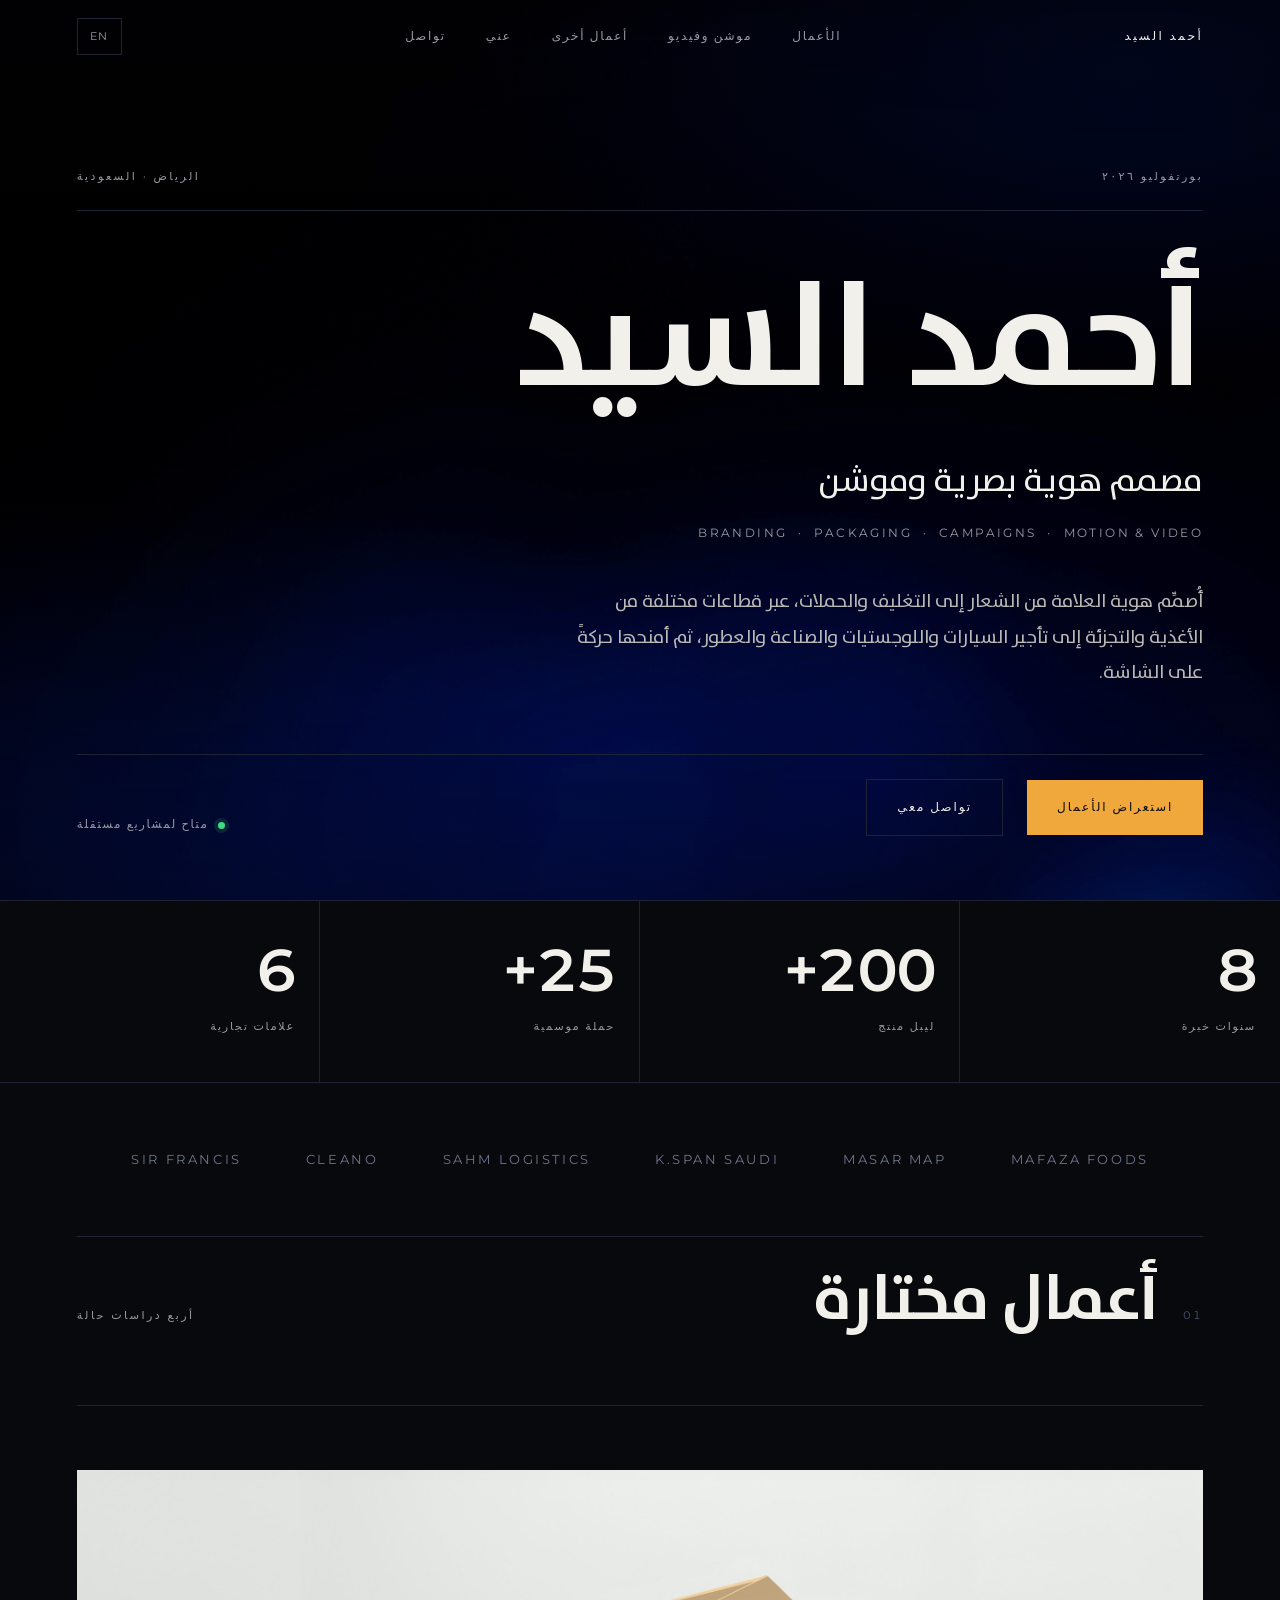
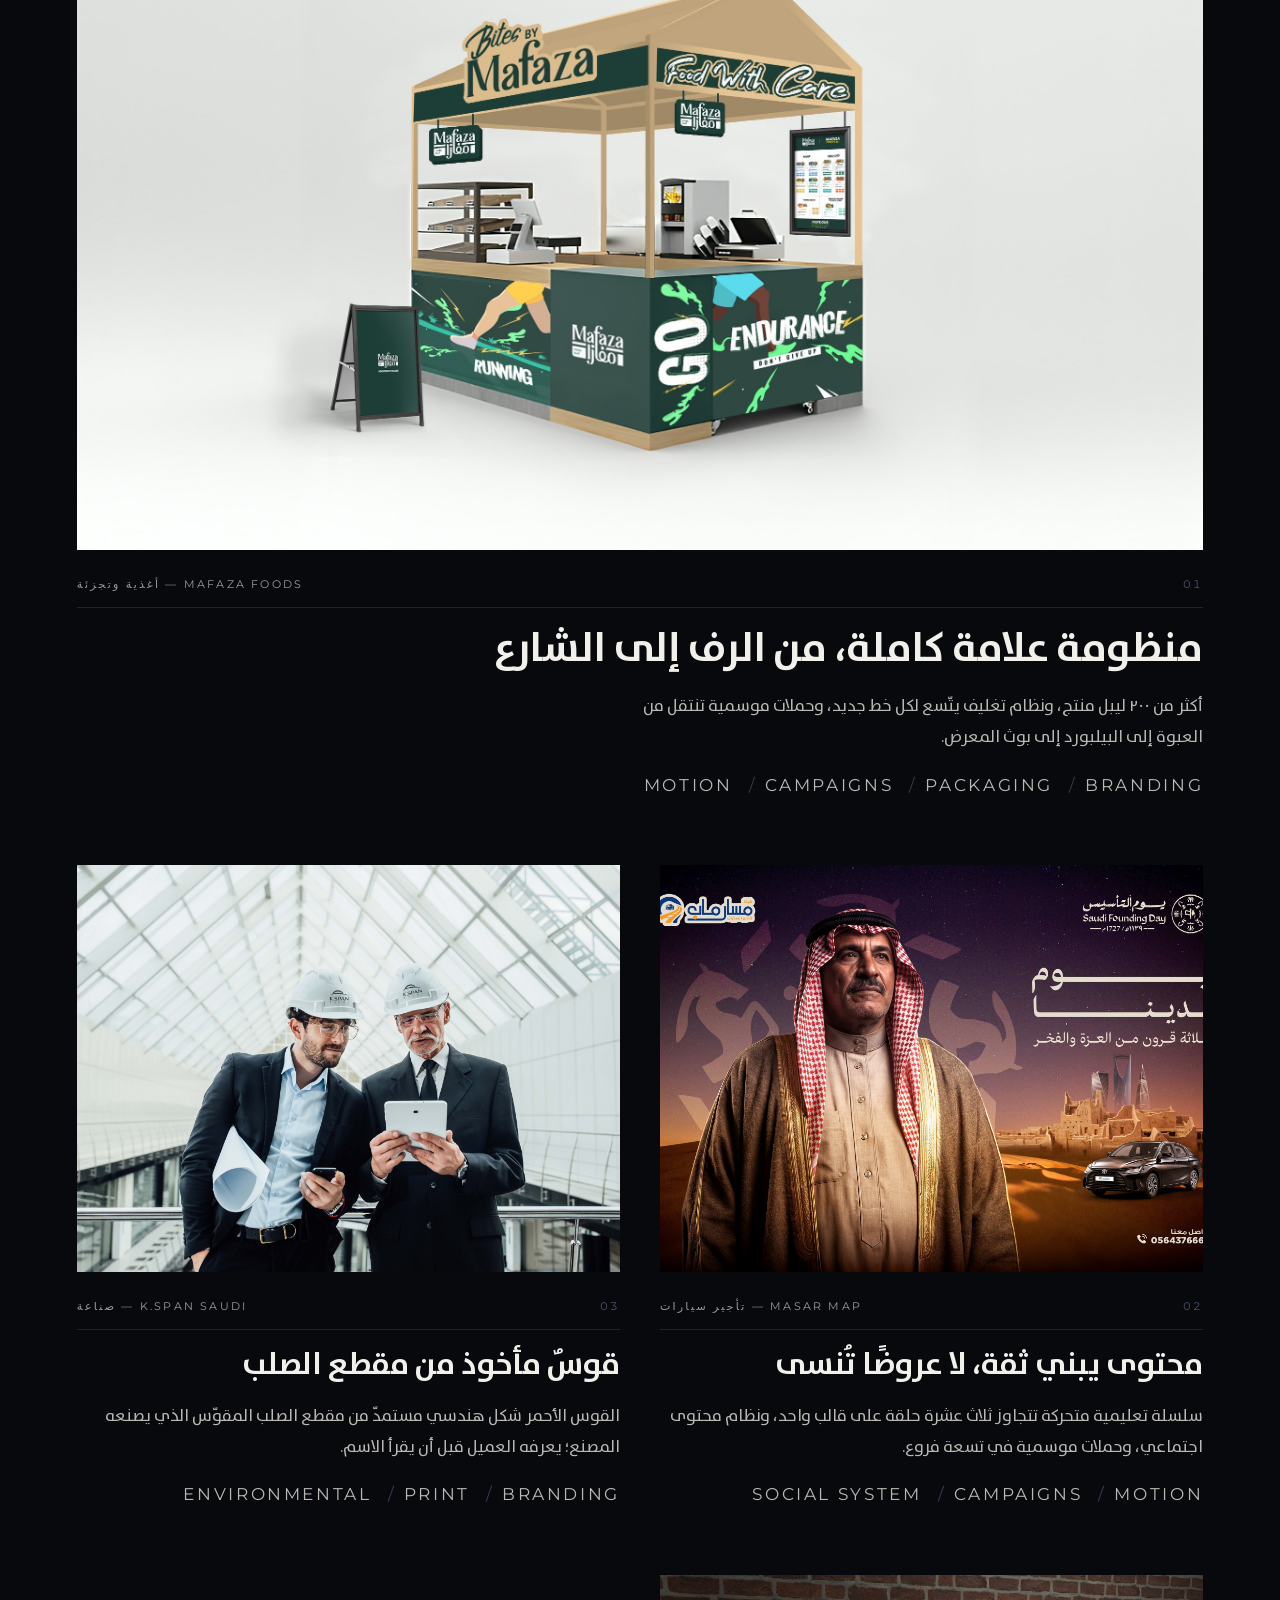
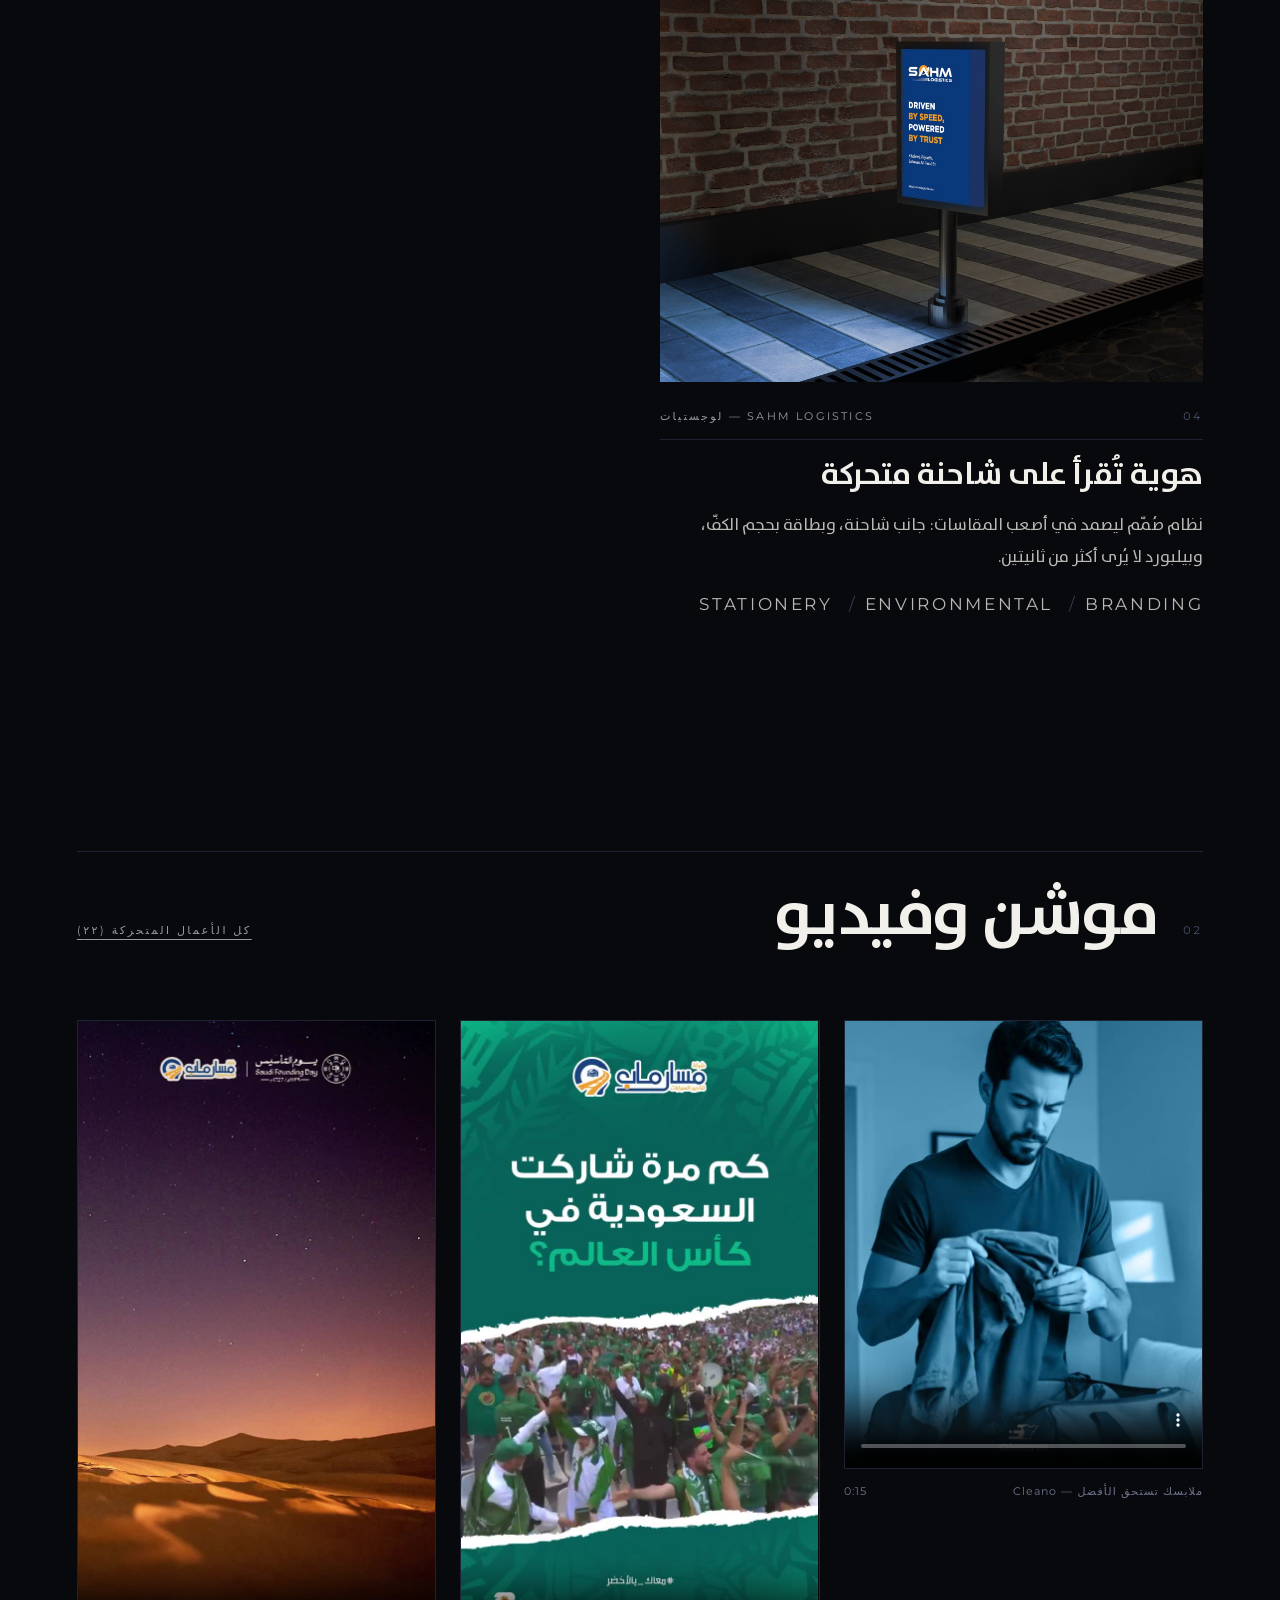
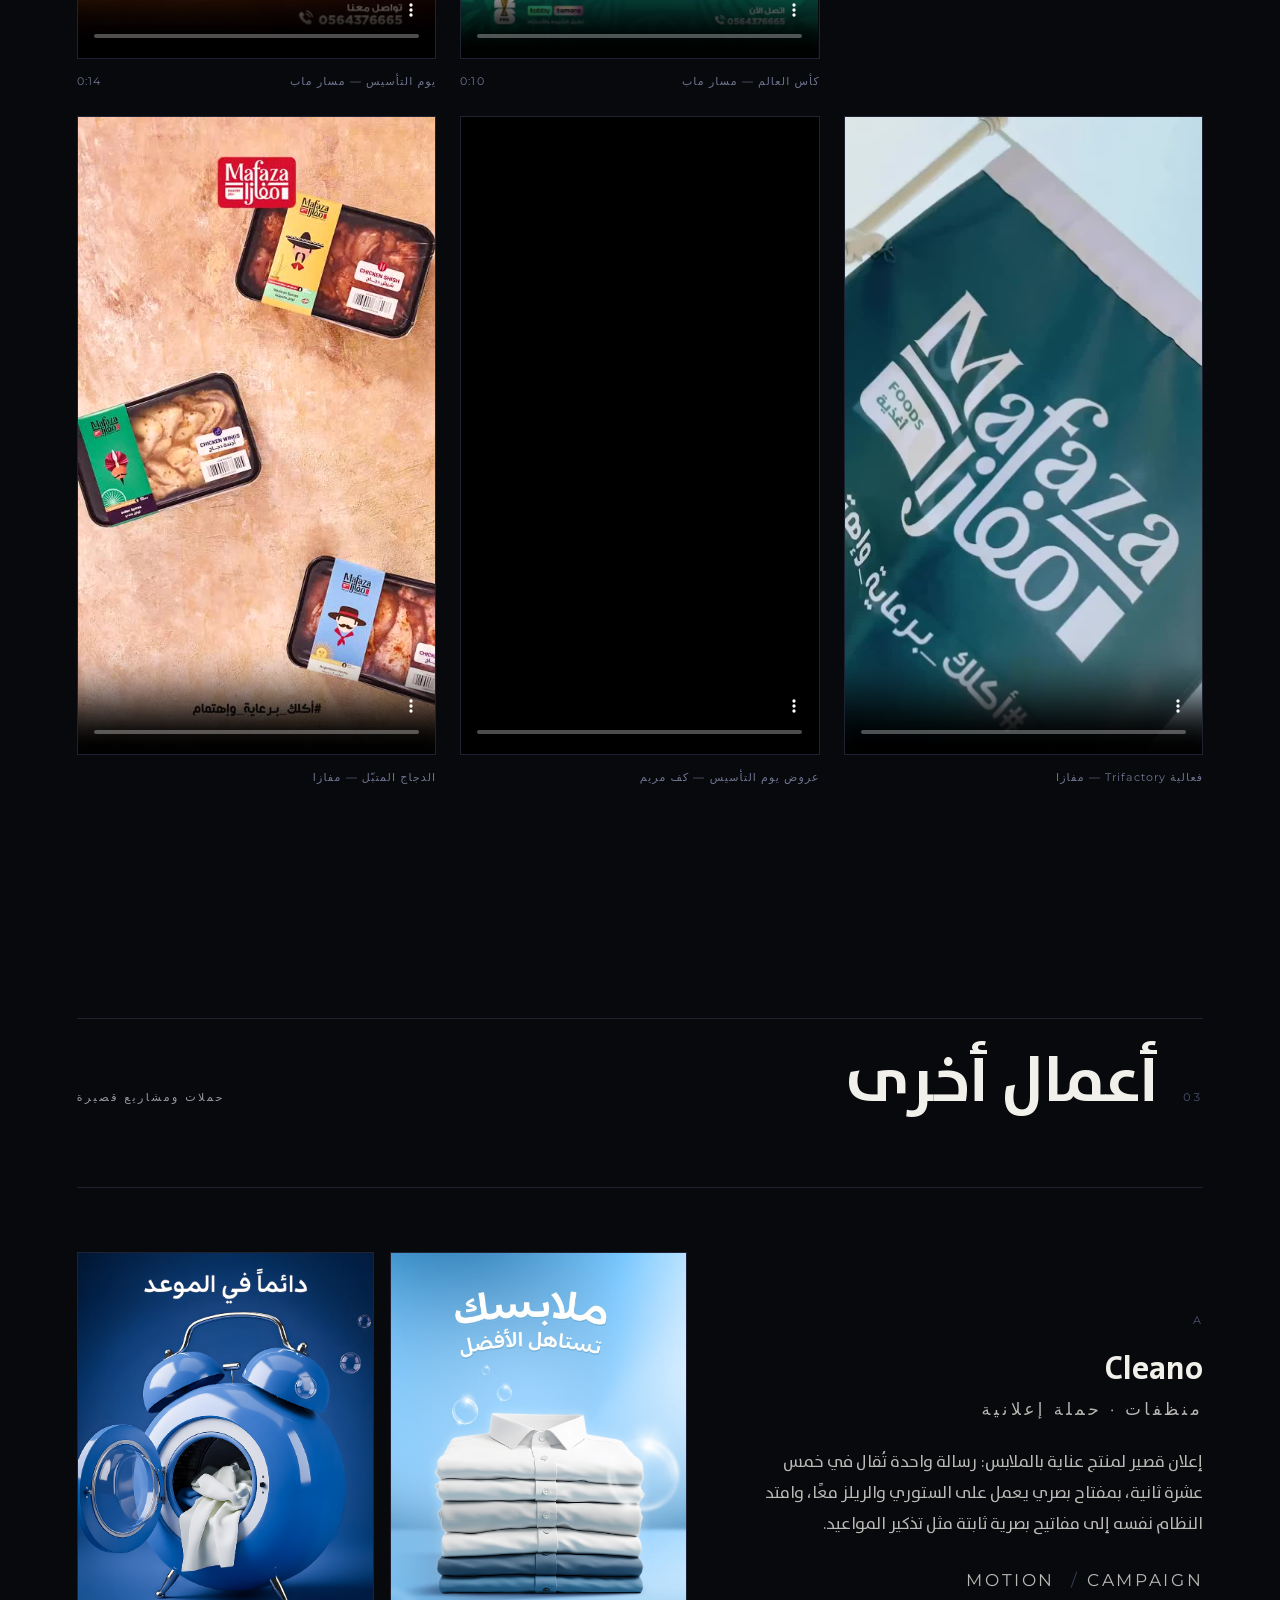
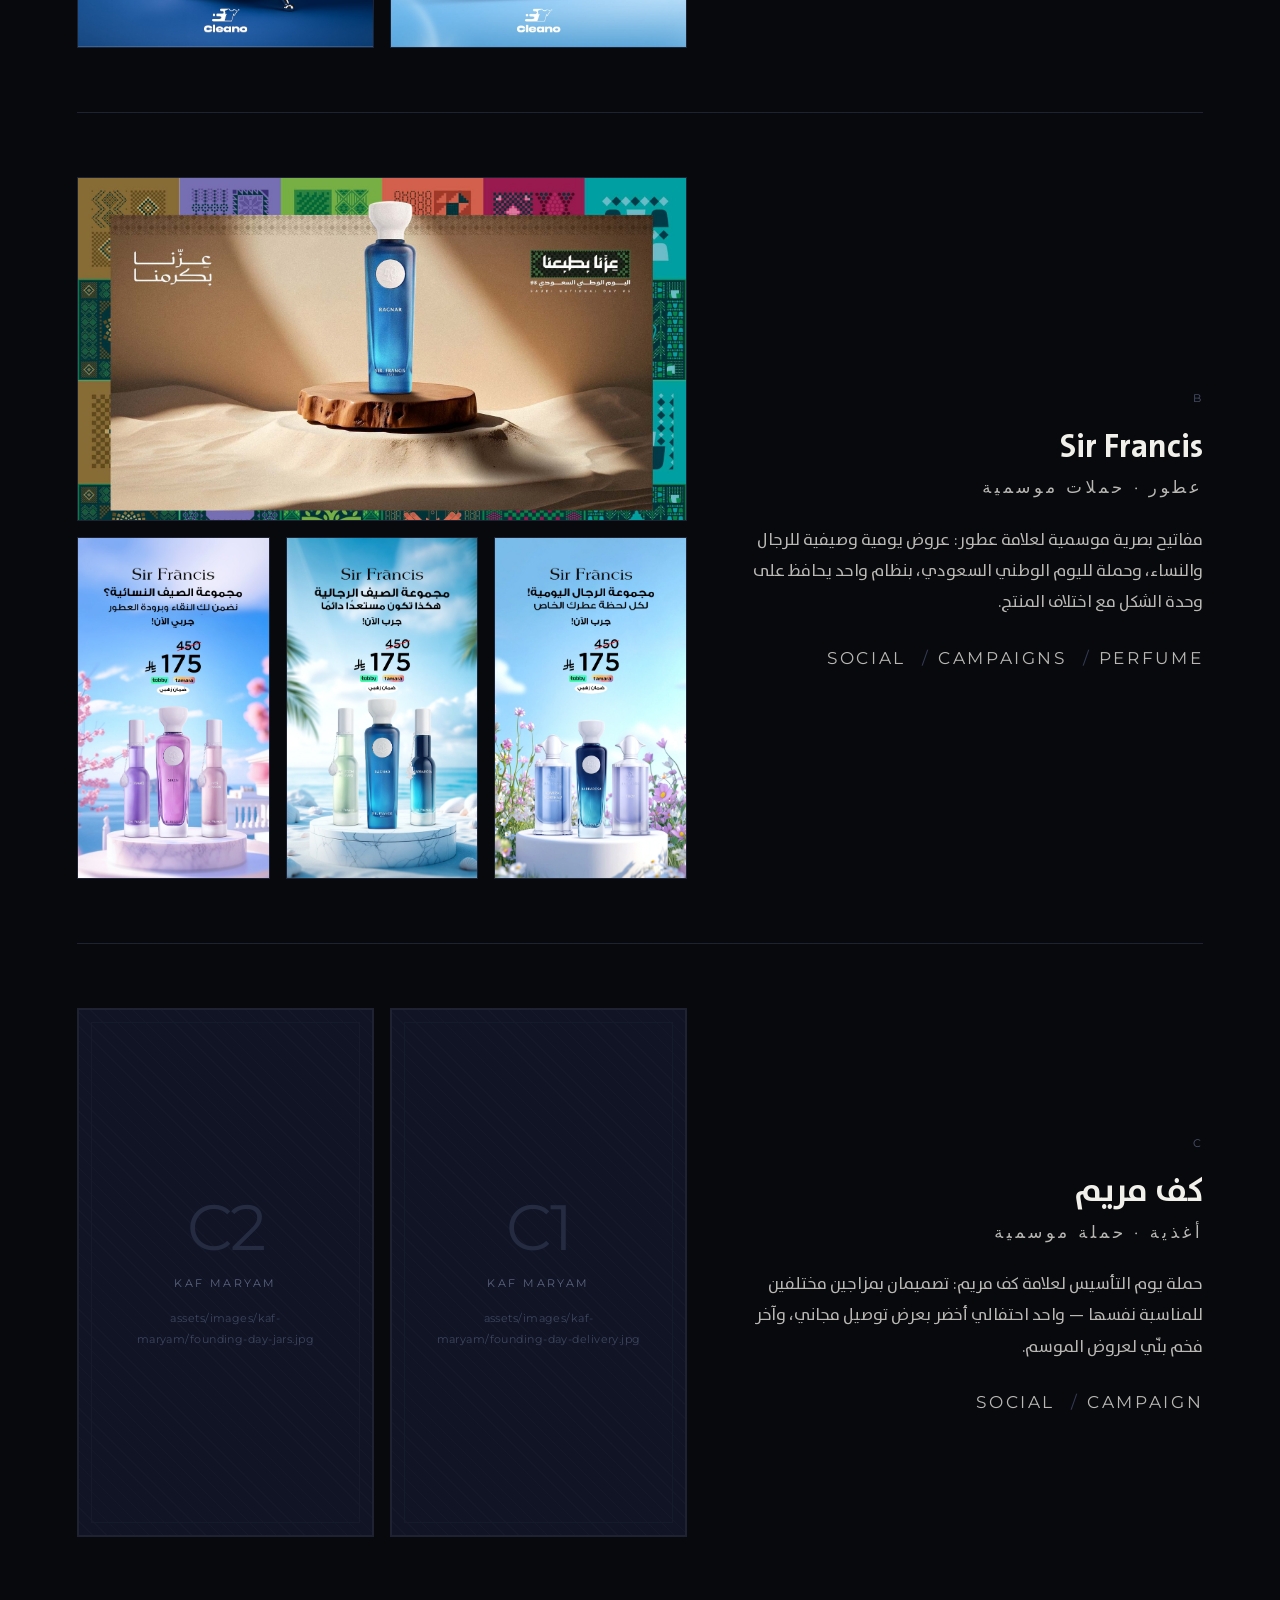
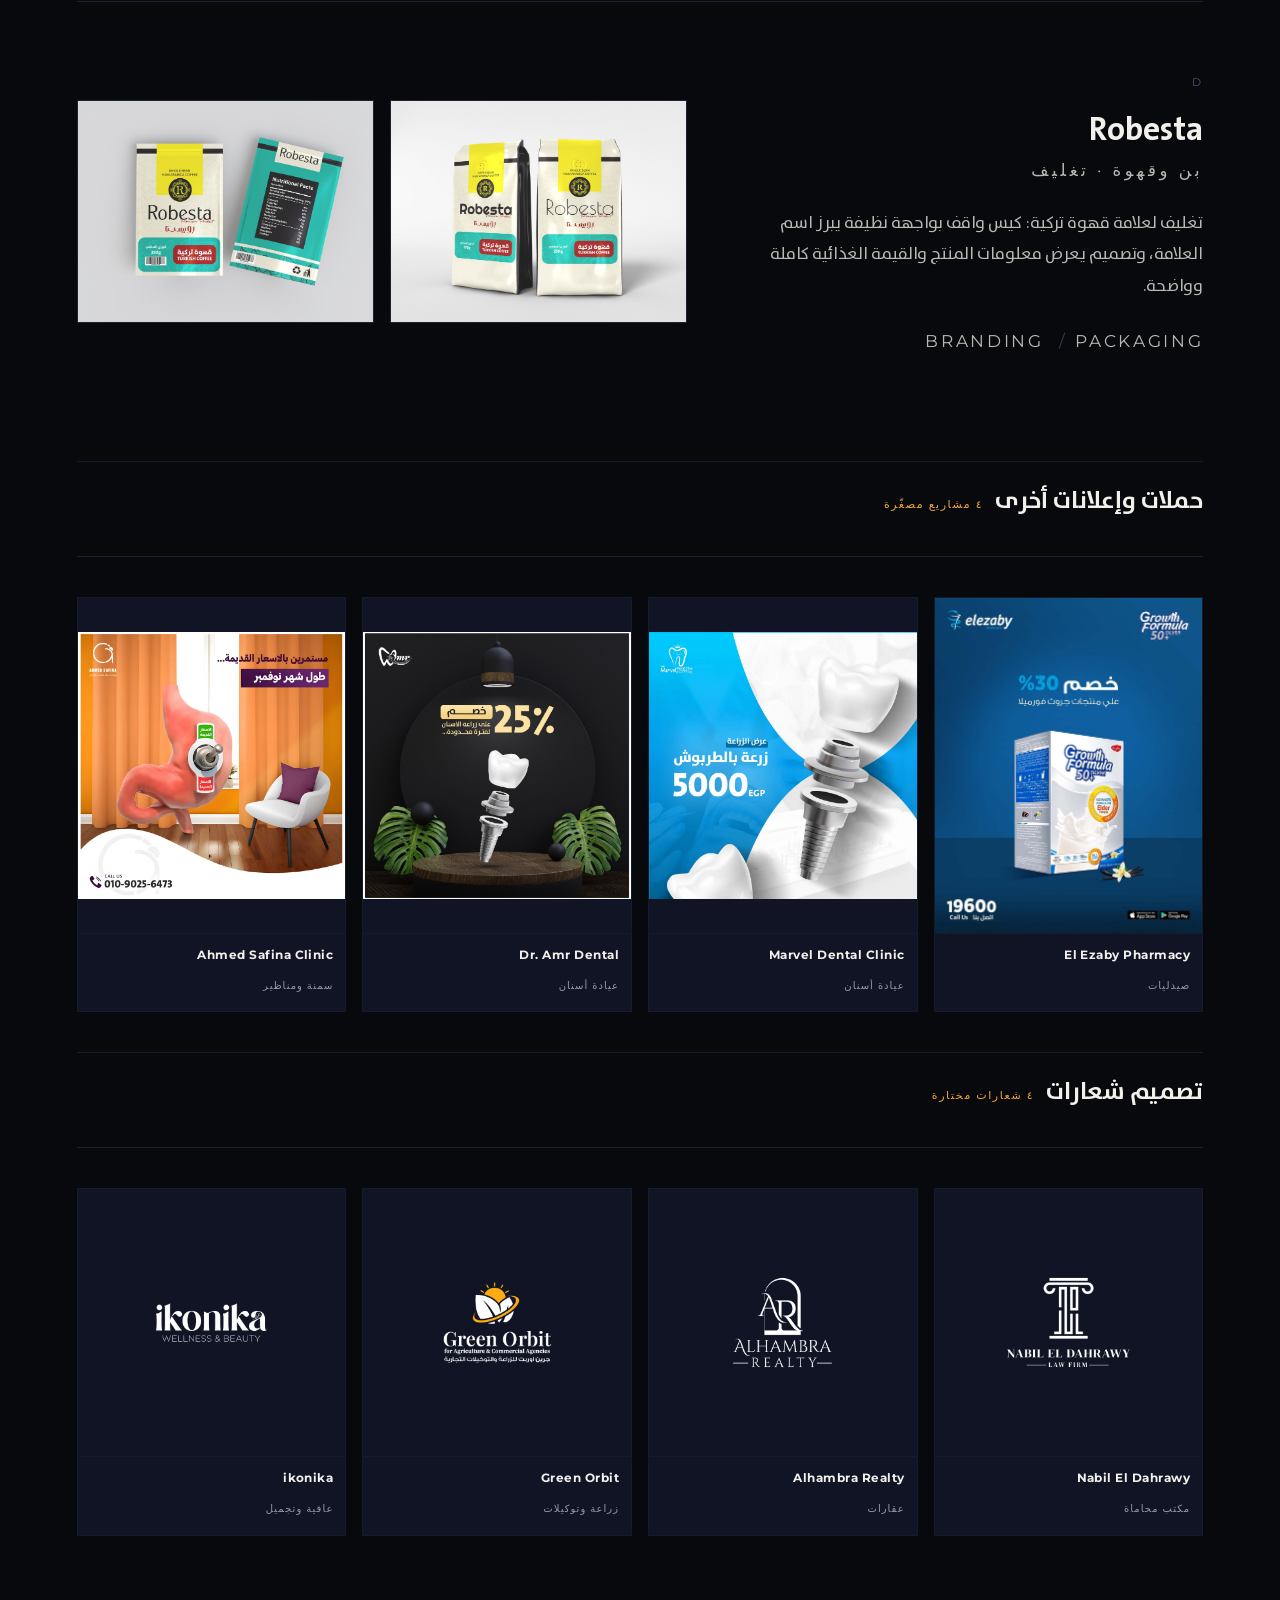
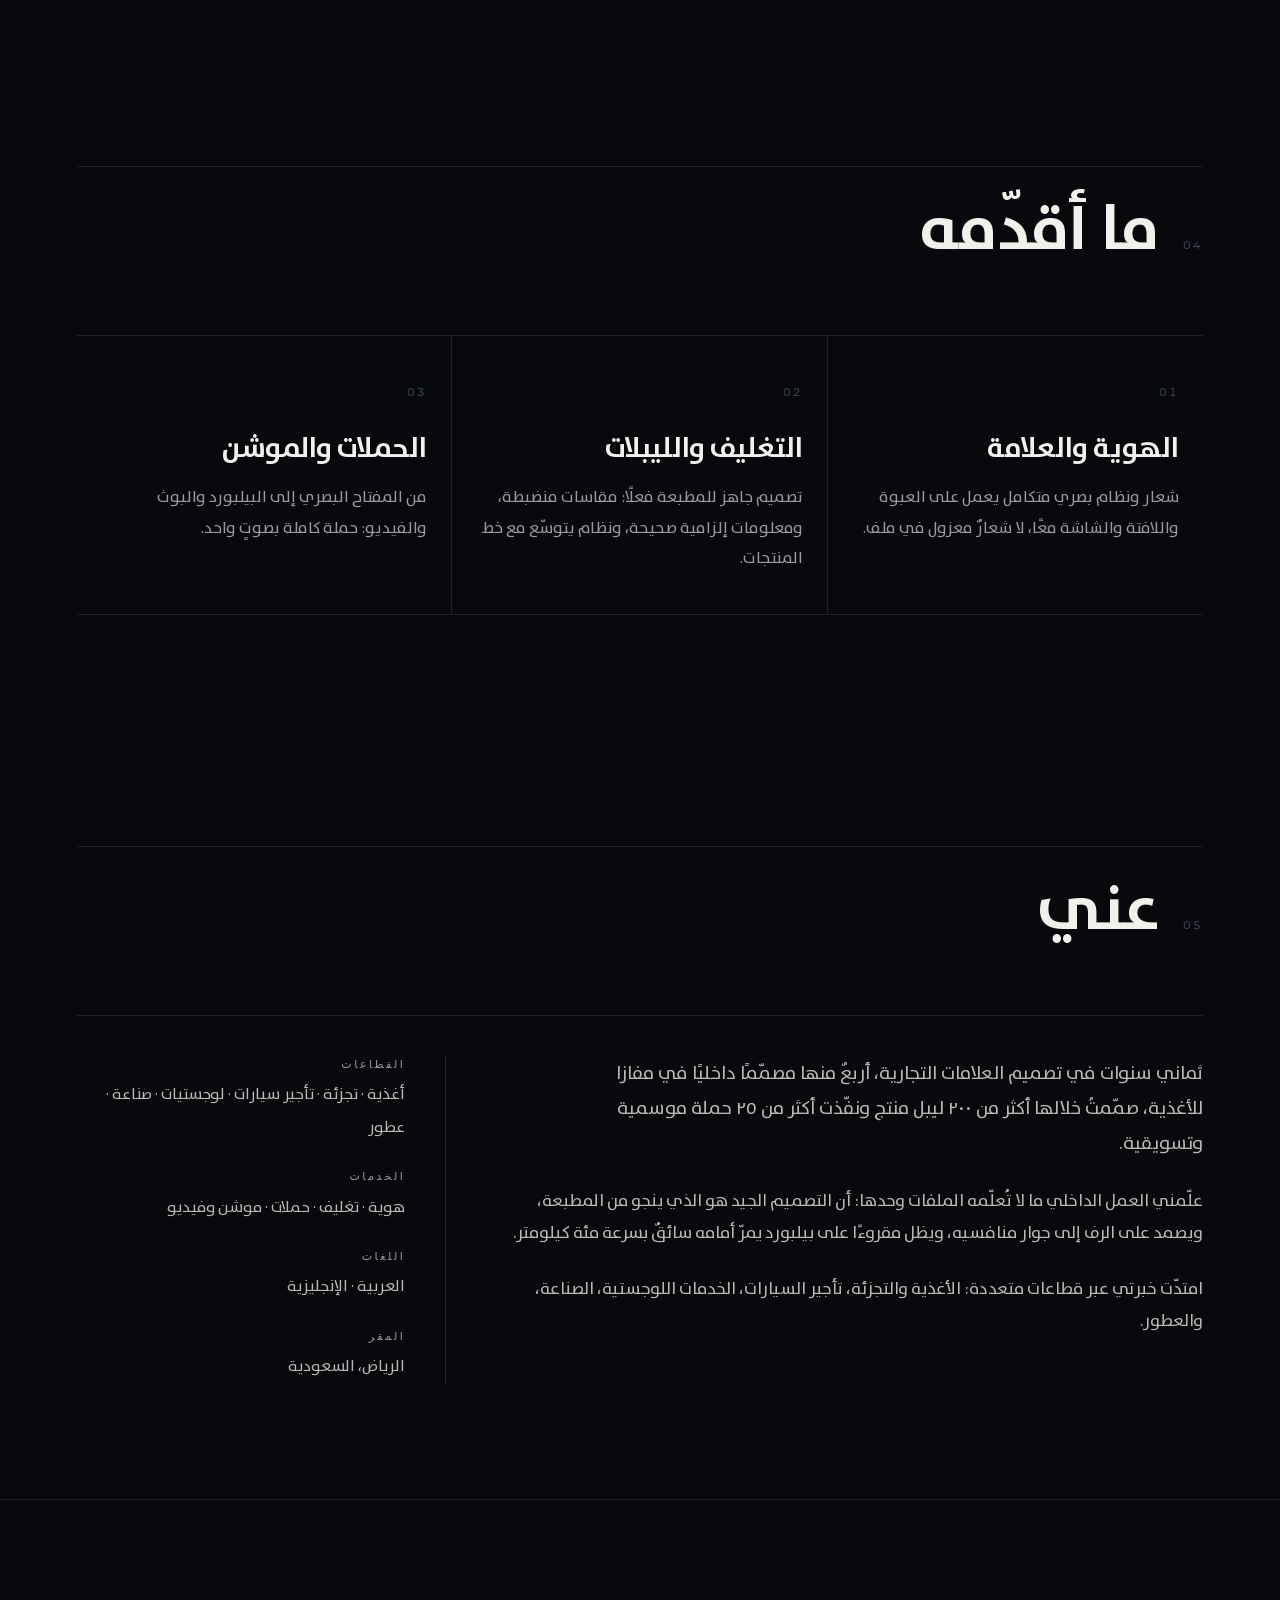
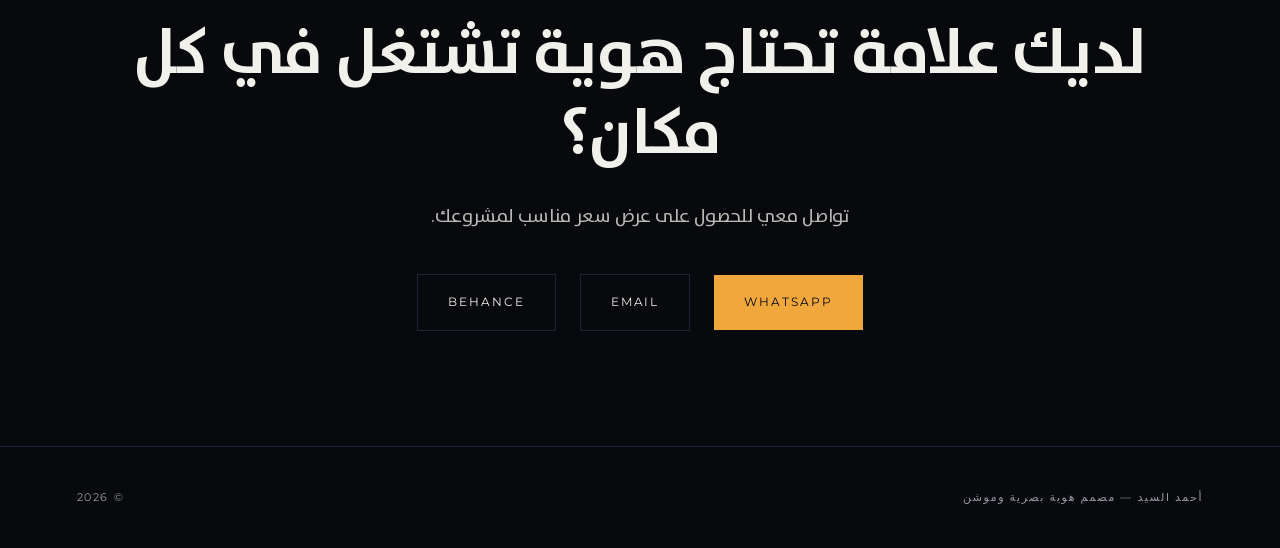
==== commit ceb4f495: "Sync index.html: hero/about/CTA rewrites, logofolio split, image crop fixes" ====
--- a/index.html
+++ b/index.html
@@ -3,11 +3,11 @@
 <head>
 <meta charset="utf-8">
 <meta name="viewport" content="width=device-width,initial-scale=1">
-<title>أحمد السيد — مصمم علامات تجارية للأغذية والتجزئة</title>
-<meta name="description" content="مصمم علامات تجارية للأغذية والتجزئة بخبرة ثماني سنوات. أكثر من ٢٠٠ ليبل منتج و٢٥ حملة موسمية. هوية، تغليف، حملات، موشن وفيديو.">
+<title>أحمد السيد — مصمم هوية بصرية وموشن</title>
+<meta name="description" content="مصمم هوية بصرية وموشن في الرياض. أنقل العلامات من الشعار إلى التغليف والحملات والفيديو، بخبرة تمتد عبر الأغذية والتجزئة وتأجير السيارات واللوجستيات والصناعة والعطور.">
 <meta property="og:type" content="website">
-<meta property="og:title" content="أحمد السيد — مصمم علامات تجارية للأغذية والتجزئة">
-<meta property="og:description" content="من الليبل على الرف إلى الحملة في الشارع.">
+<meta property="og:title" content="أحمد السيد — مصمم هوية بصرية وموشن">
+<meta property="og:description" content="من الشعار إلى التغليف والحملات والموشن.">
 <meta property="og:image" content="assets/images/mafaza/hero.jpg">
 <meta name="twitter:card" content="summary_large_image">
 <link rel="preconnect" href="https://fonts.googleapis.com">
@@ -46,10 +46,10 @@
 
     <h1 class="display load-in" data-ar="أحمد السيد" data-en="Ahmed Elsayed">أحمد السيد</h1>
 
-    <p class="role load-in" data-ar="مصمم علامات تجارية للأغذية والتجزئة" data-en="FMCG &amp; Retail Brand Designer">مصمم علامات تجارية للأغذية والتجزئة</p>
+    <p class="role load-in" data-ar="مصمم هوية بصرية وموشن" data-en="Brand Identity &amp; Motion Designer">مصمم هوية بصرية وموشن</p>
     <p class="sub load-in">Branding &nbsp;·&nbsp; Packaging &nbsp;·&nbsp; Campaigns &nbsp;·&nbsp; Motion &amp; Video</p>
 
-    <p class="lede load-in" data-ar="أُصمِّم علامات الأغذية والتجزئة وأتابعها من الليبل على الرف إلى الحملة في الشارع، ثم أمنحها حركةً على الشاشة." data-en="I design food and retail brands and follow them from the label on the shelf to the campaign on the street — then set them in motion.">أُصمِّم علامات الأغذية والتجزئة وأتابعها من الليبل على الرف إلى الحملة في الشارع، ثم أمنحها حركةً على الشاشة.</p>
+    <p class="lede load-in" data-ar="أُصمِّم هوية العلامة من الشعار إلى التغليف والحملات، عبر قطاعات مختلفة من الأغذية والتجزئة إلى تأجير السيارات واللوجستيات والصناعة والعطور، ثم أمنحها حركةً على الشاشة." data-en="I design a brand's identity from logo to packaging and campaigns, across sectors from food and retail to car rental, logistics, manufacturing and perfume — then set it in motion.">أُصمِّم هوية العلامة من الشعار إلى التغليف والحملات، عبر قطاعات مختلفة من الأغذية والتجزئة إلى تأجير السيارات واللوجستيات والصناعة والعطور، ثم أمنحها حركةً على الشاشة.</p>
 
     <div class="hero-foot load-in">
       <div class="actions">
@@ -90,7 +90,7 @@
     <div class="wgrid">
 
       <a class="wcard wide rv" href="mafaza.html">
-        <div class="frame r-wide">
+        <div class="frame r-5x3c">
           <img src="assets/images/mafaza/hero.jpg" alt="Mafaza Foods" loading="lazy" data-plate="01|MAFAZA FOODS|mafaza/hero.jpg">
         </div>
         <div class="wmeta">
@@ -158,7 +158,7 @@
 
     <div class="mgrid rv">
       <figure>
-        <div class="frame r-9x16">
+        <div class="frame r-4x5c">
           <video controls preload="none" poster="assets/images/cleano/video-poster.jpg" playsinline>
             <source src="assets/video/cleano-ad.mp4" type="video/mp4">
           </video>
@@ -191,11 +191,11 @@
       </figure>
       <figure>
         <div class="frame r-9x16">
-          <video controls preload="none" poster="assets/images/honey/video-poster.jpg" playsinline>
-            <source src="assets/video/honey-founding-day.mp4" type="video/mp4">
-          </video>
-        </div>
-        <figcaption class="cap"><span data-ar="عروض يوم التأسيس — Honey" data-en="Founding Day offers — Honey">عروض يوم التأسيس — Honey</span></figcaption>
+          <video controls preload="none" poster="assets/images/kaf-maryam/video-poster.jpg" playsinline>
+            <source src="assets/video/kaf-maryam-founding-day.mp4" type="video/mp4">
+          </video>
+        </div>
+        <figcaption class="cap"><span data-ar="عروض يوم التأسيس — كف مريم" data-en="Founding Day offers — Kaf Maryam">عروض يوم التأسيس — كف مريم</span></figcaption>
       </figure>
       <figure>
         <div class="frame r-9x16">
@@ -229,7 +229,7 @@
         <p class="tags"><span>Campaign</span><span>Motion</span></p>
       </div>
       <div class="alt-med duo">
-        <div class="frame r-4x3"><img src="assets/images/cleano/hero.jpg" alt="Cleano campaign" loading="lazy" data-plate="A|CLEANO|cleano/hero.jpg"></div>
+        <div class="frame r-4x5c"><img src="assets/images/cleano/hero.jpg" alt="Cleano campaign" loading="lazy" data-plate="A|CLEANO|cleano/hero.jpg"></div>
         <div class="frame r-3x4c"><img src="assets/images/cleano/laundry-timing.jpg" alt="Cleano always-on-time key visual" loading="lazy" data-plate="A2|CLEANO|cleano/laundry-timing.jpg"></div>
       </div>
     </div>
@@ -245,9 +245,9 @@
       <div class="alt-med">
         <div class="frame r-16x9" style="margin-block-end:var(--s2)"><img src="assets/images/sirfrancis/ragnar-national-day.jpg" alt="Sir Francis Ragnar, Saudi National Day campaign" loading="lazy" data-plate="B1|RAGNAR|sirfrancis/ragnar-national-day.jpg"></div>
         <div class="tri-sub">
-          <div class="frame r-1x1"><img src="assets/images/sirfrancis/daily-men.jpg" alt="Sir Francis daily" loading="lazy" data-plate="B2|DAILY|sirfrancis/daily-men.jpg"></div>
-          <div class="frame r-1x1"><img src="assets/images/sirfrancis/summer-men.jpg" alt="Sir Francis summer men" loading="lazy" data-plate="B3|SUMMER|sirfrancis/summer-men.jpg"></div>
-          <div class="frame r-1x1"><img src="assets/images/sirfrancis/summer-women.jpg" alt="Sir Francis summer women" loading="lazy" data-plate="B4|SUMMER|sirfrancis/summer-women.jpg"></div>
+          <div class="frame r-9x16"><img src="assets/images/sirfrancis/daily-men.jpg" alt="Sir Francis daily" loading="lazy" data-plate="B2|DAILY|sirfrancis/daily-men.jpg"></div>
+          <div class="frame r-9x16"><img src="assets/images/sirfrancis/summer-men.jpg" alt="Sir Francis summer men" loading="lazy" data-plate="B3|SUMMER|sirfrancis/summer-men.jpg"></div>
+          <div class="frame r-9x16"><img src="assets/images/sirfrancis/summer-women.jpg" alt="Sir Francis summer women" loading="lazy" data-plate="B4|SUMMER|sirfrancis/summer-women.jpg"></div>
         </div>
       </div>
     </div>
@@ -255,14 +255,14 @@
     <div class="alt rv">
       <div class="alt-txt">
         <span class="idx">C</span>
-        <h3>Honey</h3>
+        <h3 data-ar="كف مريم" data-en="Kaf Maryam">كف مريم</h3>
         <p class="meta" data-ar="أغذية · حملة موسمية" data-en="Food · Seasonal campaign">أغذية · حملة موسمية</p>
-        <p data-ar="حملة يوم التأسيس لعلامة عسل: تصميمان بمزاجين مختلفين للمناسبة نفسها — واحد احتفالي أخضر بعرض توصيل مجاني، وآخر فخم بنّي لعروض الموسم." data-en="A Founding Day campaign for a honey brand: two moods for the same occasion — a festive green design built around a free-delivery offer, and a richer brown design for the seasonal offers.">حملة يوم التأسيس لعلامة عسل: تصميمان بمزاجين مختلفين للمناسبة نفسها — واحد احتفالي أخضر بعرض توصيل مجاني، وآخر فخم بنّي لعروض الموسم.</p>
+        <p data-ar="حملة يوم التأسيس لعلامة كف مريم: تصميمان بمزاجين مختلفين للمناسبة نفسها — واحد احتفالي أخضر بعرض توصيل مجاني، وآخر فخم بنّي لعروض الموسم." data-en="A Founding Day campaign for Kaf Maryam: two moods for the same occasion — a festive green design built around a free-delivery offer, and a richer brown design for the seasonal offers.">حملة يوم التأسيس لعلامة كف مريم: تصميمان بمزاجين مختلفين للمناسبة نفسها — واحد احتفالي أخضر بعرض توصيل مجاني، وآخر فخم بنّي لعروض الموسم.</p>
         <p class="tags"><span>Campaign</span><span>Social</span></p>
       </div>
       <div class="alt-med duo">
-        <div class="frame r-wide"><img src="assets/images/honey/founding-day-delivery.jpg" alt="Honey Founding Day, free delivery key visual" loading="lazy" data-plate="C1|HONEY|honey/founding-day-delivery.jpg"></div>
-        <div class="frame r-3x4c"><img src="assets/images/honey/founding-day-jars.jpg" alt="Honey Founding Day, seasonal offers key visual" loading="lazy" data-plate="C2|HONEY|honey/founding-day-jars.jpg"></div>
+        <div class="frame r-3x1c"><img src="assets/images/kaf-maryam/founding-day-delivery.jpg" alt="Kaf Maryam Founding Day, free delivery key visual" loading="lazy" data-plate="C1|KAF MARYAM|kaf-maryam/founding-day-delivery.jpg"></div>
+        <div class="frame r-9x16"><img src="assets/images/kaf-maryam/founding-day-jars.jpg" alt="Kaf Maryam Founding Day, seasonal offers key visual" loading="lazy" data-plate="C2|KAF MARYAM|kaf-maryam/founding-day-jars.jpg"></div>
       </div>
     </div>
 
@@ -281,8 +281,8 @@
     </div>
 
     <div class="sub-head rv">
-      <h3 data-ar="علامات ولمسات أخرى" data-en="Other brands &amp; touches">علامات ولمسات أخرى</h3>
-      <span data-ar="٨ مشاريع مصغّرة" data-en="8 smaller projects">٨ مشاريع مصغّرة</span>
+      <h3 data-ar="حملات وإعلانات أخرى" data-en="Other campaigns &amp; ads">حملات وإعلانات أخرى</h3>
+      <span data-ar="٤ مشاريع مصغّرة" data-en="4 smaller projects">٤ مشاريع مصغّرة</span>
     </div>
     <div class="logofolio rv">
       <div class="lf-item lf-photo">
@@ -290,17 +290,24 @@
         <div class="lf-cap"><b>El Ezaby Pharmacy</b><span data-ar="صيدليات" data-en="Pharmacy">صيدليات</span></div>
       </div>
       <div class="lf-item lf-photo">
-        <div class="lf-media"><img src="assets/images/otherworks/marvel-dental.jpg" alt="Marvel Dental Clinic campaign" loading="lazy"></div>
+        <div class="lf-media"><img src="assets/images/otherworks/marvel-dental.jpg" alt="Marvel Dental Clinic campaign" loading="lazy" style="object-fit:contain"></div>
         <div class="lf-cap"><b>Marvel Dental Clinic</b><span data-ar="عيادة أسنان" data-en="Dental clinic">عيادة أسنان</span></div>
       </div>
       <div class="lf-item lf-photo">
-        <div class="lf-media"><img src="assets/images/otherworks/amr-dental.jpg" alt="Dr. Amr Dental campaign" loading="lazy"></div>
+        <div class="lf-media"><img src="assets/images/otherworks/amr-dental.jpg" alt="Dr. Amr Dental campaign" loading="lazy" style="object-fit:contain"></div>
         <div class="lf-cap"><b>Dr. Amr Dental</b><span data-ar="عيادة أسنان" data-en="Dental clinic">عيادة أسنان</span></div>
       </div>
       <div class="lf-item lf-photo">
-        <div class="lf-media"><img src="assets/images/otherworks/ahmed-safina-clinic.jpg" alt="Ahmed Safina Clinic campaign" loading="lazy"></div>
+        <div class="lf-media"><img src="assets/images/otherworks/ahmed-safina-clinic.jpg" alt="Ahmed Safina Clinic campaign" loading="lazy" style="object-fit:contain"></div>
         <div class="lf-cap"><b>Ahmed Safina Clinic</b><span data-ar="سمنة ومناظير" data-en="Bariatric clinic">سمنة ومناظير</span></div>
       </div>
+    </div>
+
+    <div class="sub-head rv">
+      <h3 data-ar="تصميم شعارات" data-en="Logo Design">تصميم شعارات</h3>
+      <span data-ar="٤ شعارات مختارة" data-en="4 selected logos">٤ شعارات مختارة</span>
+    </div>
+    <div class="logofolio rv">
       <div class="lf-item">
         <div class="lf-media"><img src="assets/images/otherworks/nabil-eldahrawy-logo.png" alt="Nabil El Dahrawy Law Firm logo" loading="lazy"></div>
         <div class="lf-cap"><b>Nabil El Dahrawy</b><span data-ar="مكتب محاماة" data-en="Law firm">مكتب محاماة</span></div>
@@ -359,7 +366,7 @@
       <div>
         <p class="lede" data-ar="ثماني سنوات في تصميم العلامات التجارية، أربعٌ منها مصمّمًا داخليًا في مفازا للأغذية، صمّمتُ خلالها أكثر من ٢٠٠ ليبل منتج ونفّذت أكثر من ٢٥ حملة موسمية وتسويقية." data-en="Eight years designing brands, four of them in-house at Mafaza Foods, where I designed over 200 product labels and delivered more than 25 seasonal and marketing campaigns.">ثماني سنوات في تصميم العلامات التجارية، أربعٌ منها مصمّمًا داخليًا في مفازا للأغذية، صمّمتُ خلالها أكثر من ٢٠٠ ليبل منتج ونفّذت أكثر من ٢٥ حملة موسمية وتسويقية.</p>
         <p data-ar="علّمني العمل الداخلي ما لا تُعلّمه الملفات وحدها: أن التصميم الجيد هو الذي ينجو من المطبعة، ويصمد على الرف إلى جوار منافسيه، ويظل مقروءًا على بيلبورد يمرّ أمامه سائقٌ بسرعة مئة كيلومتر." data-en="Working in-house taught me what files alone never do: good design is the design that survives the print run, holds its ground on a shelf beside its competitors, and stays readable on a billboard passed at a hundred kilometres an hour.">علّمني العمل الداخلي ما لا تُعلّمه الملفات وحدها: أن التصميم الجيد هو الذي ينجو من المطبعة، ويصمد على الرف إلى جوار منافسيه، ويظل مقروءًا على بيلبورد يمرّ أمامه سائقٌ بسرعة مئة كيلومتر.</p>
-        <p data-ar="خبرتي الأساسية في الأغذية والتجزئة، وامتدّت إلى تأجير السيارات والخدمات اللوجستية والصناعة والعطور." data-en="Food and retail is my core; my work has also extended into car rental, logistics, manufacturing and perfume.">خبرتي الأساسية في الأغذية والتجزئة، وامتدّت إلى تأجير السيارات والخدمات اللوجستية والصناعة والعطور.</p>
+        <p data-ar="امتدّت خبرتي عبر قطاعات متعددة: الأغذية والتجزئة، تأجير السيارات، الخدمات اللوجستية، الصناعة، والعطور." data-en="My experience spans multiple sectors: food and retail, car rental, logistics, manufacturing, and perfume.">امتدّت خبرتي عبر قطاعات متعددة: الأغذية والتجزئة، تأجير السيارات، الخدمات اللوجستية، الصناعة، والعطور.</p>
       </div>
       <aside class="facts">
         <div><b class="meta" data-ar="القطاعات" data-en="Sectors">القطاعات</b><span data-ar="أغذية · تجزئة · تأجير سيارات · لوجستيات · صناعة · عطور" data-en="Food · Retail · Car rental · Logistics · Manufacturing · Perfume">أغذية · تجزئة · تأجير سيارات · لوجستيات · صناعة · عطور</span></div>
@@ -374,7 +381,7 @@
 <!-- ══════════ 9 · CTA ══════════ -->
 <section class="sec cta" id="contact">
   <div class="wrap rv">
-    <h2 data-ar="لديك علامة تحتاج أن تصل إلى الرف؟" data-en="Have a brand that needs to reach the shelf?">لديك علامة تحتاج أن تصل إلى الرف؟</h2>
+    <h2 data-ar="لديك علامة تحتاج هوية تشتغل في كل مكان؟" data-en="Have a brand that needs an identity that works everywhere?">لديك علامة تحتاج هوية تشتغل في كل مكان؟</h2>
     <p class="lede" data-ar="تواصل معي للحصول على عرض سعر مناسب لمشروعك." data-en="Get in touch for a tailored quote.">تواصل معي للحصول على عرض سعر مناسب لمشروعك.</p>
     <div class="actions" style="justify-content:center">
       <a class="btn btn-solid" href="https://wa.me/966552673625">WhatsApp</a>
@@ -386,7 +393,7 @@
 
 <footer class="foot">
   <div class="wrap foot-in">
-    <span data-ar="أحمد السيد — مصمم علامات تجارية للأغذية والتجزئة" data-en="Ahmed Elsayed — FMCG &amp; Retail Brand Designer">أحمد السيد — مصمم علامات تجارية للأغذية والتجزئة</span>
+    <span data-ar="أحمد السيد — مصمم هوية بصرية وموشن" data-en="Ahmed Elsayed — Brand Identity &amp; Motion Designer">أحمد السيد — مصمم هوية بصرية وموشن</span>
     <span>© 2026</span>
   </div>
 </footer>
--- a/assets/css/site.css
+++ b/assets/css/site.css
@@ -51,6 +51,28 @@
   font-family:var(--ar-body);font-size:17px;line-height:1.9;
   font-weight:400;-webkit-font-smoothing:antialiased;
   text-rendering:optimizeLegibility;overflow-x:hidden;
+  position:relative;
+}
+/* ---------- sitewide ambient glow (personal identity background) ----------
+   Fixed behind all pages — a soft blue haze rising out of near-black,
+   sampled from Ahmed's own reference photography. Replaces the old flat
+   --ink fill so the whole site (not just case-hero sections) carries his
+   identity, not just Mafaza/K.Span/etc.'s own brand tint. */
+body::before{
+  content:"";position:fixed;inset:0;z-index:-2;background:#020207;
+  background-image:
+    radial-gradient(120% 70% at 18% 100%, rgba(3,20,110,.55), transparent 62%),
+    radial-gradient(90% 60% at 88% 8%, rgba(4,26,120,.28), transparent 58%),
+    url('../images/bg/site-glow.jpg');
+  background-repeat:no-repeat;
+  background-size:cover;
+  background-position:center bottom;
+}
+/* faint top-to-bottom vignette so long text-heavy sections stay legible
+   over the glow without flattening it to solid black */
+body::after{
+  content:"";position:fixed;inset:0;z-index:-1;
+  background:linear-gradient(180deg, rgba(2,2,7,.35) 0%, rgba(2,2,7,.08) 22%, rgba(2,2,7,.08) 78%, rgba(2,2,7,.4) 100%);
 }
 html[lang="en"] body{font-family:var(--sans);line-height:1.75;font-weight:300}
 img,video{display:block;max-width:100%;height:auto}
@@ -94,7 +116,7 @@
 .nav{position:fixed;inset-block-start:0;inset-inline:0;z-index:60;
   transition:background .35s var(--ease),border-color .35s var(--ease);
   border-block-end:1px solid transparent}
-.nav.solid{background:rgba(8,9,12,.86);backdrop-filter:blur(16px);border-block-end-color:var(--line)}
+.nav.solid{background:rgba(2,2,7,.82);backdrop-filter:blur(16px);border-block-end-color:var(--line)}
 .nav-in{display:flex;align-items:center;justify-content:space-between;gap:var(--s3);padding-block:18px}
 .brand{font-family:var(--sans);font-size:12px;letter-spacing:.2em;text-transform:uppercase}
 .nav-links{display:flex;gap:var(--s4);font-family:var(--sans);font-size:12px;
@@ -311,6 +333,9 @@
 .alt-txt .tags{margin-block-start:var(--s3)}
 .alt-med .frame{border:1px solid var(--line)}
 .alt-med.tri{display:grid;grid-template-columns:repeat(3,1fr);gap:var(--s2)}
+.alt-med.duo{display:grid;grid-template-columns:repeat(2,1fr);gap:var(--s2)}
+.alt-med .tri-sub{display:grid;grid-template-columns:repeat(3,1fr);gap:var(--s2)}
+@media(max-width:560px){.alt-med.tri,.alt-med.duo,.alt-med .tri-sub{grid-template-columns:1fr}}
 @media(max-width:860px){
   .alt{grid-template-columns:1fr;gap:var(--s4);padding-block:var(--s4)}
 }
--- a/assets/css/case.css
+++ b/assets/css/case.css
@@ -77,8 +77,10 @@
 .case-gallery{display:grid;gap:var(--s3)}
 .g-2{grid-template-columns:repeat(2,1fr)}
 .g-3{grid-template-columns:repeat(3,1fr)}
+.g-4{grid-template-columns:repeat(4,1fr)}
 .g-full{grid-template-columns:1fr}
-@media(max-width:820px){ .g-2, .g-3{grid-template-columns:1fr} }
+@media(max-width:820px){ .g-2, .g-3{grid-template-columns:1fr} .g-4{grid-template-columns:repeat(2,1fr)} }
+@media(max-width:520px){ .g-4{grid-template-columns:1fr} }
 
 .case-frame{
   position:relative;overflow:hidden;background:var(--raised);border:1px solid var(--line-soft);
@@ -143,3 +145,74 @@
 .tags span{border-color:color-mix(in srgb, var(--brand) 40%, var(--line) 60%)}
 .btn-solid{background:var(--brand-tint);color:var(--ink)}
 .btn-line:hover{border-color:var(--brand-tint);color:var(--brand-tint)}
+
+/* ---------- in-page jump nav (long case pages) ---------- */
+.case-jump{
+  position:sticky;top:64px;z-index:20;display:flex;gap:10px;flex-wrap:wrap;
+  padding-block:14px;margin-block-end:var(--s3);
+  background:rgba(2,2,7,.72);backdrop-filter:blur(10px);
+  border-block:1px solid var(--line-soft);
+}
+.case-jump a{
+  font-family:var(--sans);font-size:11px;letter-spacing:.1em;text-transform:uppercase;
+  color:var(--dim);padding:7px 14px;border:1px solid var(--line);white-space:nowrap;
+  transition:.2s var(--ease);
+}
+.case-jump a:hover{color:var(--paper);border-color:var(--brand-tint)}
+@media(max-width:860px){.case-jump{overflow-x:auto;flex-wrap:nowrap;top:0}}
+
+/* ---------- sub-group header (inside a case-sec, for grouped ranges) ---------- */
+.sub-head{
+  display:flex;align-items:baseline;gap:12px;margin-block:var(--s4) var(--s3);
+  padding-block-start:var(--s3);border-block-start:1px solid var(--line-soft);
+}
+.sub-head:first-child{padding-block-start:0;border-block-start:0;margin-block-start:0}
+.sub-head h3{font-size:clamp(18px,2vw,24px);color:var(--paper)}
+.sub-head span{font-family:var(--sans);font-size:11px;letter-spacing:.14em;text-transform:uppercase;color:var(--brand-tint)}
+
+/* ---------- flavour cards (Metabbal-style: colour-tagged sub-identity) ---------- */
+.flavor-grid{display:grid;grid-template-columns:repeat(3,1fr);gap:var(--s3)}
+@media(max-width:860px){.flavor-grid{grid-template-columns:1fr}}
+.flavor-card{border:1px solid var(--line-soft);overflow:hidden;background:var(--raised)}
+.flavor-card .fc-top{
+  aspect-ratio:3/4;display:flex;align-items:center;justify-content:center;padding:var(--s3);
+  background:linear-gradient(180deg, color-mix(in srgb, var(--fc) 30%, var(--ink) 70%), var(--ink));
+}
+.flavor-card .fc-top img{max-width:100%;max-height:100%;object-fit:contain;filter:drop-shadow(0 14px 22px rgba(0,0,0,.4))}
+.flavor-card .fc-tray{aspect-ratio:1;overflow:hidden}
+.flavor-card .fc-tray img{width:100%;height:100%;object-fit:cover}
+.flavor-card .fc-cap{
+  padding:14px 16px;border-block-start:1px solid var(--line-soft);
+  display:flex;align-items:center;justify-content:space-between;gap:10px;
+}
+.flavor-card .fc-cap b{font-family:var(--ar-display);font-size:16px;color:var(--paper);font-weight:700}
+html[lang="en"] .flavor-card .fc-cap b{font-family:var(--serif);font-weight:600}
+.flavor-card .fc-dot{width:10px;height:10px;border-radius:50%;background:var(--fc);flex:none}
+.flavor-card video{width:100%;display:block;aspect-ratio:4/5;object-fit:cover;background:#000}
+
+/* ---------- compact logofolio grid (Other Works: smaller entries) ---------- */
+.logofolio{display:grid;grid-template-columns:repeat(4,1fr);gap:var(--s2);
+  border-block-start:1px solid var(--line);padding-block-start:var(--s4);margin-block-start:var(--s4)}
+.logofolio a, .logofolio .lf-item{display:block}
+.lf-item{border:1px solid var(--line-soft);background:var(--raised)}
+.lf-item .lf-media{aspect-ratio:1;display:flex;align-items:center;justify-content:center;padding:14%}
+.lf-item .lf-media img{max-width:100%;max-height:100%;object-fit:contain}
+.lf-item.lf-photo .lf-media{padding:0;aspect-ratio:4/5}
+.lf-item.lf-photo .lf-media img{width:100%;height:100%;object-fit:cover}
+.lf-cap{padding:10px 12px;border-block-start:1px solid var(--line-soft)}
+.lf-cap b{display:block;font-family:var(--sans);font-size:12px;letter-spacing:.04em;color:var(--paper);margin-block-end:2px}
+.lf-cap span{font-family:var(--sans);font-size:10px;letter-spacing:.1em;text-transform:uppercase;color:var(--dim)}
+@media(max-width:860px){.logofolio{grid-template-columns:repeat(2,1fr)}}
+
+/* ---------- loop clip grid (muted autoplay, gif-style) ---------- */
+.loop-grid{display:grid;grid-template-columns:repeat(3,1fr);gap:var(--s3)}
+@media(max-width:860px){.loop-grid{grid-template-columns:1fr}}
+.loop-frame{position:relative;overflow:hidden;border:1px solid var(--line-soft);aspect-ratio:9/16;background:#000}
+.loop-frame video{width:100%;height:100%;object-fit:cover;display:block}
+
+/* ---------- campaign group (social media, grouped by season) ---------- */
+.campaign{border:1px solid var(--line-soft);padding:var(--s3);margin-block-end:var(--s3)}
+.campaign-head{display:flex;align-items:baseline;justify-content:space-between;gap:var(--s2);margin-block-end:var(--s3);flex-wrap:wrap}
+.campaign-head h4{font-family:var(--ar-display);font-size:clamp(18px,2vw,22px);color:var(--brand-tint);font-weight:700}
+html[lang="en"] .campaign-head h4{font-family:var(--serif);font-weight:600}
+.campaign-head span{font-family:var(--sans);font-size:11px;letter-spacing:.1em;text-transform:uppercase;color:var(--dim)}
